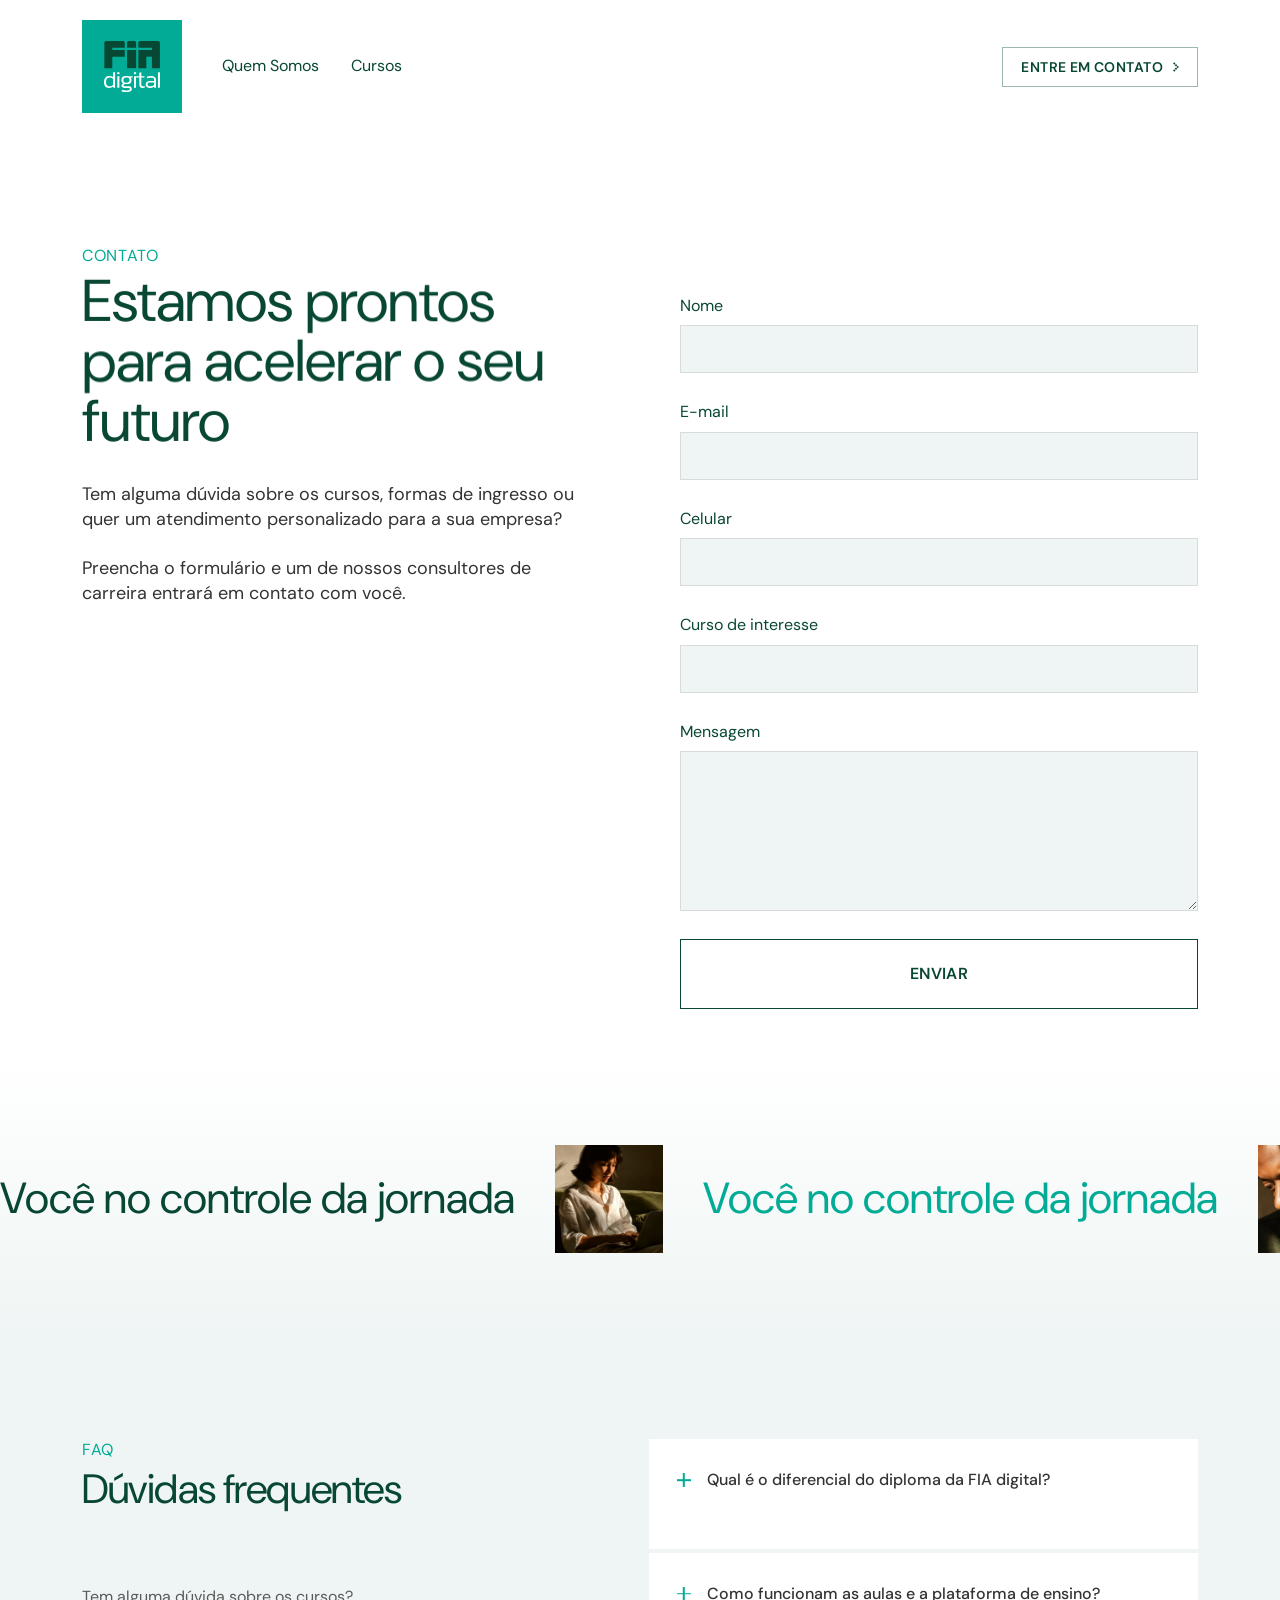
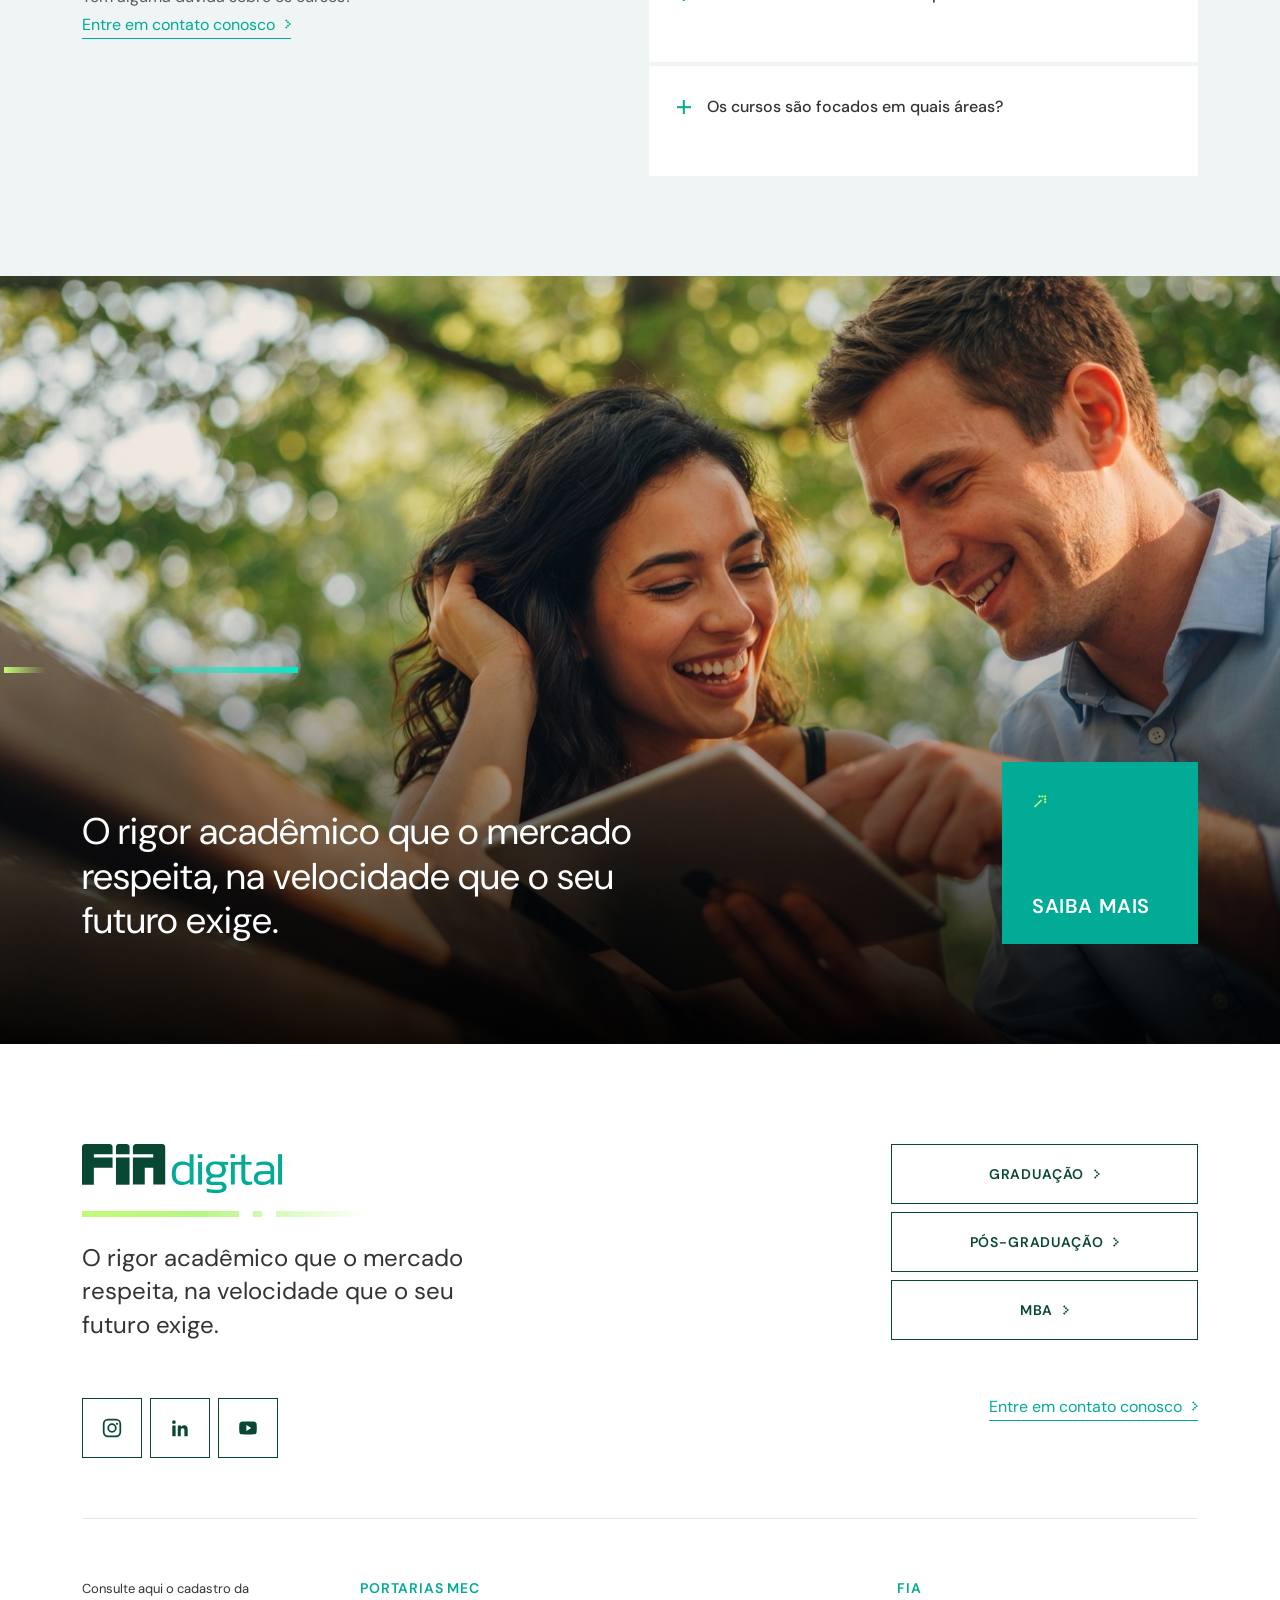
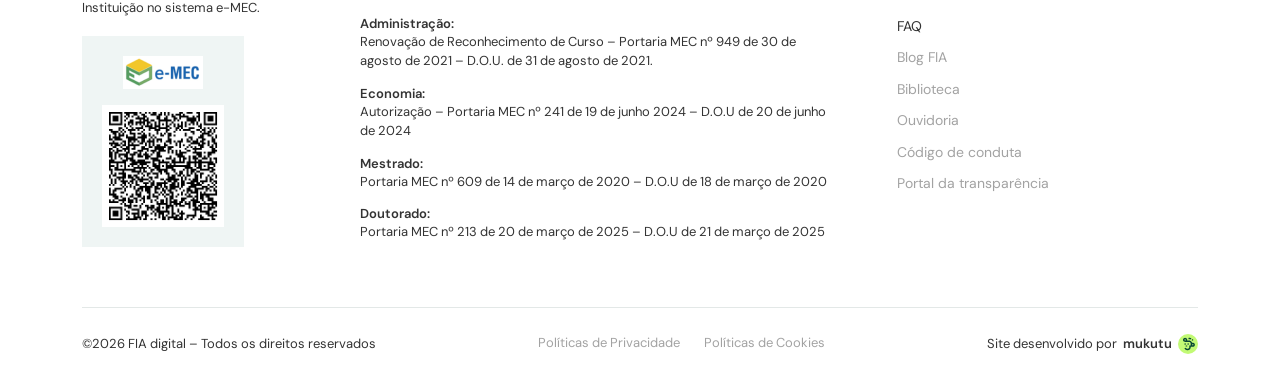
==== contato.html @ ceead501 "Initial commit: FIA Digital site" ====
<!DOCTYPE html>
<html lang="pt-BR">
<head>
  <meta charset="UTF-8">
  <meta name="viewport" content="width=device-width, initial-scale=1.0">
  <title>Contato — FIA digital | Fale com um consultor EAD</title>
  <meta name="description" content="Entre em contato com a FIA digital. Tire dúvidas sobre cursos EAD, formas de ingresso e atendimento para empresas com nossos consultores de carreira.">
  <link rel="canonical" href="https://www.fiadigital.com.br/contato.html">
  <meta name="theme-color" content="#02ab95">
  <link rel="icon" href="/favicon.ico" sizes="any">
  <link rel="icon" href="/images/logo-fia-digital-mark-header.svg" type="image/svg+xml">
  <link rel="apple-touch-icon" href="/apple-touch-icon.png">
  <meta property="og:type" content="website">
  <meta property="og:locale" content="pt_BR">
  <meta property="og:site_name" content="FIA digital">
  <meta property="og:url" content="https://www.fiadigital.com.br/contato.html">
  <meta property="og:title" content="Contato — FIA digital | Fale com um consultor EAD">
  <meta property="og:description" content="Entre em contato com a FIA digital. Tire dúvidas sobre cursos EAD, formas de ingresso e atendimento para empresas com nossos consultores de carreira.">
  <meta property="og:image" content="https://www.fiadigital.com.br/images/qs-saiba-mais.jpg">
  <meta property="og:image:alt" content="Dois alunos da FIA digital estudando ao ar livre">
  <meta property="og:image:width" content="1200">
  <meta property="og:image:height" content="630">
  <meta name="twitter:card" content="summary_large_image">
  <meta name="twitter:title" content="Contato — FIA digital | Fale com um consultor EAD">
  <meta name="twitter:description" content="Entre em contato com a FIA digital. Tire dúvidas sobre cursos EAD, formas de ingresso e atendimento para empresas com nossos consultores de carreira.">
  <meta name="twitter:image" content="https://www.fiadigital.com.br/images/qs-saiba-mais.jpg">
  <meta name="twitter:image:alt" content="Dois alunos da FIA digital estudando ao ar livre">
  <link rel="preconnect" href="https://fonts.googleapis.com">
  <link rel="preconnect" href="https://fonts.gstatic.com" crossorigin>
  <link href="https://fonts.googleapis.com/css2?family=DM+Sans:opsz,wght@9..40,400;9..40,500;9..40,600;9..40,700&display=swap" rel="stylesheet">
  <script>document.documentElement.classList.add('js-hero-preload')</script>
  <link rel="stylesheet" href="styles.css">
</head>
<body>

<main>

  <!-- ============ Abertura com o formulário ============ -->
  <section class="contato-hero" data-reveal-group>
    <header class="site-header site-header--light" id="site-header">
      <div class="site-header__inner">
        <a class="brand" href="/" aria-label="FIA digital — página inicial">
          <img decoding="async" src="images/logo-fia-digital-mark-header.svg" alt="FIA digital" width="93" height="85">
        </a>

        <nav class="site-nav" aria-label="Navegação principal">
          <a href="/quem-somos.html">Quem Somos</a>
          <a href="/cursos.html">Cursos</a>
        </nav>

        <a class="btn btn--sm btn--stroke-dark-soft site-header__cta" href="#formulario">
          Entre em contato
          <svg class="ico-chevron" viewBox="-0.5 -0.5 7 11" aria-hidden="true"><path fill="currentColor" d="M2.414 1L1 2.414L-0.414 1L1 -0.414Z M4.414 3L3 4.414L1.586 3L3 1.586Z M6.414 5L5 6.414L3.586 5L5 3.586Z M4.414 7L3 8.414L1.586 7L3 5.586Z M2.414 9L1 10.414L-0.414 9L1 7.586Z"/></svg>
        </a>

        <button class="nav-toggle" type="button" aria-expanded="false" aria-controls="site-header" aria-label="Abrir menu">
          <span></span><span></span><span></span>
        </button>
      </div>
    </header>

    <div class="contato-hero__body">
      <div class="contato-hero__copy">
        <div class="section-title">
          <span class="eyebrow">Contato</span>
          <h1>Estamos prontos para acelerar o seu futuro</h1>
        </div>
        <div class="contato-hero__text">
          <p>Tem alguma dúvida sobre os cursos, formas de ingresso ou quer um atendimento personalizado para a sua empresa?</p>
          <p>Preencha o formulário e um de nossos consultores de carreira entrará em contato com você.</p>
        </div>
      </div>

      <!-- ===================================================================
           FORMULÁRIO — LUGAR DO EMBED DO HUBSPOT

           Quando você tiver o código do HubSpot, apague APENAS o <form> que
           está aqui dentro e cole o código do HubSpot no lugar dele, sem mexer
           na <div class="form-embed"> que envolve tudo.

           Assim o formulário do HubSpot já nasce com as cores, os tamanhos e
           os espaçamentos deste layout (o styles.css também estiliza as
           classes .hs-form-field, .hs-input e .hs-button que o HubSpot usa).
           =================================================================== -->
      <div class="form-embed" id="formulario">
        <form data-contact-form novalidate>
          <div class="form-embed__field">
            <label for="nome">Nome</label>
            <input type="text" id="nome" name="nome" autocomplete="name" required>
          </div>
          <div class="form-embed__field">
            <label for="email">E-mail</label>
            <input type="email" id="email" name="email" autocomplete="email" required>
          </div>
          <div class="form-embed__field">
            <label for="celular">Celular</label>
            <input type="tel" id="celular" name="celular" autocomplete="tel" required>
          </div>
          <div class="form-embed__field">
            <label for="curso">Curso de interesse</label>
            <input type="text" id="curso" name="curso" autocomplete="organization" required>
          </div>

          <div class="form-embed__field">
            <label for="mensagem">Mensagem</label>
            <textarea id="mensagem" name="mensagem" rows="6"></textarea>
          </div>

          <button type="submit">Enviar</button>
          <p class="form-embed__note" data-contact-note hidden role="status"></p>
        </form>
      </div>
      <!-- ============ fim do lugar do embed do HubSpot ============ -->
    </div>

    <div class="dots dots--contato" data-reveal aria-hidden="true"></div>
  </section>

  <!-- ============ Faixa deslizante ============ -->
  <section class="marquee" aria-hidden="true">
    <div class="marquee__track">
      <div class="marquee__group">
        <span class="marquee__word">Você no controle da jornada</span>
        <span class="marquee__tile"><img decoding="async" loading="lazy" width="256" height="320" src="images/qs-marquee-1.jpg" alt=""></span>
        <span class="marquee__word marquee__word--aqua">Você no controle da jornada</span>
        <span class="marquee__tile"><img decoding="async" loading="lazy" width="256" height="320" src="images/qs-marquee-2.jpg" alt=""></span>
        <span class="marquee__word">Você no controle da jornada</span>
        <span class="marquee__tile"><img decoding="async" loading="lazy" width="320" height="256" src="images/qs-marquee-3.jpg" alt=""></span>
        <span class="marquee__word marquee__word--aqua">Você no controle da jornada</span>
        <span class="marquee__tile"><img decoding="async" loading="lazy" width="320" height="256" src="images/qs-marquee-4.jpg" alt=""></span>
      </div>
      <div class="marquee__group">
        <span class="marquee__word">Você no controle da jornada</span>
        <span class="marquee__tile"><img decoding="async" loading="lazy" width="256" height="320" src="images/qs-marquee-1.jpg" alt=""></span>
        <span class="marquee__word marquee__word--aqua">Você no controle da jornada</span>
        <span class="marquee__tile"><img decoding="async" loading="lazy" width="256" height="320" src="images/qs-marquee-2.jpg" alt=""></span>
        <span class="marquee__word">Você no controle da jornada</span>
        <span class="marquee__tile"><img decoding="async" loading="lazy" width="320" height="256" src="images/qs-marquee-3.jpg" alt=""></span>
        <span class="marquee__word marquee__word--aqua">Você no controle da jornada</span>
        <span class="marquee__tile"><img decoding="async" loading="lazy" width="320" height="256" src="images/qs-marquee-4.jpg" alt=""></span>
      </div>
    </div>
  </section>

  <!-- ============ Dúvidas frequentes ============ -->
  <section class="faq faq--inverted" id="faq">
    <div class="faq__inner">
      <div class="faq__aside">
        <div class="section-title">
          <span class="eyebrow">FAQ</span>
          <h2>Dúvidas frequentes</h2>
        </div>
        <div class="faq__help">
          <p>Tem alguma dúvida sobre os cursos?</p>
          <a class="link-underline" href="/contato.html">
            Entre em contato conosco
            <svg class="ico-chevron" viewBox="-0.5 -0.5 7 11" aria-hidden="true"><path fill="currentColor" d="M2.414 1L1 2.414L-0.414 1L1 -0.414Z M4.414 3L3 4.414L1.586 3L3 1.586Z M6.414 5L5 6.414L3.586 5L5 3.586Z M4.414 7L3 8.414L1.586 7L3 5.586Z M2.414 9L1 10.414L-0.414 9L1 7.586Z"/></svg>
          </a>
        </div>
      </div>

      <div class="faq__list">
        <div class="faq-item">
          <button class="faq-item__q" type="button" aria-expanded="false">
            <span class="faq-item__sign" aria-hidden="true"></span>
            <span>Qual é o diferencial do diploma da FIA digital?</span>
          </button>
          <div class="faq-item__a" hidden>
            <p>O seu diploma tem o mesmo peso, validade e rigor acadêmico dos cursos presenciais da FIA, instituição com nota máxima no MEC e reconhecimento internacional.</p>
          </div>
        </div>

        <div class="faq-item">
          <button class="faq-item__q" type="button" aria-expanded="false">
            <span class="faq-item__sign" aria-hidden="true"></span>
            <span>Como funcionam as aulas e a plataforma de ensino?</span>
          </button>
          <div class="faq-item__a" hidden>
            <p>Você estuda com total autonomia através da plataforma Canvas LMS, o padrão global das grandes escolas de negócios. As aulas combinam teoria sólida com a resolução de problemas práticos do mercado.</p>
          </div>
        </div>

        <div class="faq-item">
          <button class="faq-item__q" type="button" aria-expanded="false">
            <span class="faq-item__sign" aria-hidden="true"></span>
            <span>Os cursos são focados em quais áreas?</span>
          </button>
          <div class="faq-item__a" hidden>
            <p>Oferecemos Cursos Superiores de Tecnologia (Graduação Tecnológica), Pós-graduações e MBAs focados nas maiores frentes de transformação do mercado atual, como liderança digital, tecnologia, finanças e sustentabilidade.</p>
          </div>
        </div>
      </div>
    </div>
  </section>

  <!-- ============ Chamada "Saiba mais" ============ -->
  <section class="cta-banner">
    <img decoding="async" loading="lazy" width="1920" height="1080" class="cta-banner__img" src="images/qs-saiba-mais.jpg" alt="Dois alunos da FIA digital estudando ao ar livre">
    <span class="cta-banner__scrim" aria-hidden="true"></span>
    <span class="dash-line dash-line--cta-c" aria-hidden="true"></span>

    <div class="cta-banner__inner">
      <p class="cta-banner__title">O rigor acadêmico que o mercado respeita, na velocidade que o seu futuro exige.</p>
      <a class="tile tile--cta" href="/contato.html">
        <img decoding="async" loading="lazy" src="images/ico-seta.svg" alt="" width="17" height="16">
        <span>Saiba mais</span>
      </a>
    </div>
  </section>

</main>

<!-- ============ Rodapé ============ -->
<footer class="site-footer" id="contato">
  <div class="site-footer__inner">

    <div class="footer-top">
      <div class="footer-top__brand">
        <img decoding="async" class="footer-logo" src="images/logo-fia-digital-horizontal.svg" alt="FIA digital" width="200" height="49">
        <span class="dash-line dash-line--footer" aria-hidden="true"></span>
        <p class="footer-claim">O rigor acadêmico que o mercado respeita, na velocidade que o seu futuro exige.</p>
        <div class="socials">
          <a href="https://www.instagram.com/" aria-label="Instagram da FIA digital" target="_blank" rel="noopener noreferrer">
            <svg viewBox="0 0 24 24" aria-hidden="true"><path fill="currentColor" d="M7.6 2h8.8A5.6 5.6 0 0 1 22 7.6v8.8A5.6 5.6 0 0 1 16.4 22H7.6A5.6 5.6 0 0 1 2 16.4V7.6A5.6 5.6 0 0 1 7.6 2Zm0 1.9A3.7 3.7 0 0 0 3.9 7.6v8.8a3.7 3.7 0 0 0 3.7 3.7h8.8a3.7 3.7 0 0 0 3.7-3.7V7.6a3.7 3.7 0 0 0-3.7-3.7H7.6ZM12 6.9a5.1 5.1 0 1 1 0 10.2 5.1 5.1 0 0 1 0-10.2Zm0 1.9a3.2 3.2 0 1 0 0 6.4 3.2 3.2 0 0 0 0-6.4Zm5.5-2.6a1.2 1.2 0 1 1 0 2.4 1.2 1.2 0 0 1 0-2.4Z"/></svg>
          </a>
          <a href="https://www.linkedin.com/" aria-label="LinkedIn da FIA digital" target="_blank" rel="noopener noreferrer">
            <svg viewBox="0 0 24 24" aria-hidden="true"><path fill="currentColor" d="M5.4 3.6a2 2 0 1 1 0 4 2 2 0 0 1 0-4ZM3.6 9.2h3.6V21H3.6V9.2Zm6 0h3.45v1.62h.05a3.8 3.8 0 0 1 3.4-1.87c3.03 0 3.9 1.9 3.9 4.85V21h-3.6v-6.2c0-1.48-.55-2.42-1.85-2.42-1.1 0-1.75.74-2.03 1.46-.1.25-.12.6-.12.96V21H9.6V9.2Z"/></svg>
          </a>
          <a href="https://www.youtube.com/" aria-label="YouTube da FIA digital" target="_blank" rel="noopener noreferrer">
            <svg viewBox="0 0 24 24" aria-hidden="true"><path fill="currentColor" d="M21.3 7.2c-.22-1.15-1.02-2-2.06-2.14C17.4 4.85 14.7 4.8 12 4.8s-5.4.05-7.24.26C3.72 5.2 2.92 6.05 2.7 7.2 2.5 8.3 2.4 9.9 2.4 12s.1 3.7.3 4.8c.22 1.15 1.02 2 2.06 2.14 1.84.21 4.54.26 7.24.26s5.4-.05 7.24-.26c1.04-.14 1.84-.99 2.06-2.14.2-1.1.3-2.7.3-4.8s-.1-3.7-.3-4.8ZM10.2 15.3V8.7l5.4 3.3-5.4 3.3Z"/></svg>
          </a>
        </div>
      </div>

      <div class="footer-top__links">
        <a class="btn btn--md btn--stroke-dark" href="/cursos.html">Graduação
          <svg class="ico-chevron" viewBox="-0.5 -0.5 7 11" aria-hidden="true"><path fill="currentColor" d="M2.414 1L1 2.414L-0.414 1L1 -0.414Z M4.414 3L3 4.414L1.586 3L3 1.586Z M6.414 5L5 6.414L3.586 5L5 3.586Z M4.414 7L3 8.414L1.586 7L3 5.586Z M2.414 9L1 10.414L-0.414 9L1 7.586Z"/></svg>
        </a>
        <a class="btn btn--md btn--stroke-dark" href="/cursos.html">Pós-graduação
          <svg class="ico-chevron" viewBox="-0.5 -0.5 7 11" aria-hidden="true"><path fill="currentColor" d="M2.414 1L1 2.414L-0.414 1L1 -0.414Z M4.414 3L3 4.414L1.586 3L3 1.586Z M6.414 5L5 6.414L3.586 5L5 3.586Z M4.414 7L3 8.414L1.586 7L3 5.586Z M2.414 9L1 10.414L-0.414 9L1 7.586Z"/></svg>
        </a>
        <a class="btn btn--md btn--stroke-dark" href="/cursos.html">MBA
          <svg class="ico-chevron" viewBox="-0.5 -0.5 7 11" aria-hidden="true"><path fill="currentColor" d="M2.414 1L1 2.414L-0.414 1L1 -0.414Z M4.414 3L3 4.414L1.586 3L3 1.586Z M6.414 5L5 6.414L3.586 5L5 3.586Z M4.414 7L3 8.414L1.586 7L3 5.586Z M2.414 9L1 10.414L-0.414 9L1 7.586Z"/></svg>
        </a>
        <a class="link-underline footer-contact" href="/contato.html">
          Entre em contato conosco
          <svg class="ico-chevron" viewBox="-0.5 -0.5 7 11" aria-hidden="true"><path fill="currentColor" d="M2.414 1L1 2.414L-0.414 1L1 -0.414Z M4.414 3L3 4.414L1.586 3L3 1.586Z M6.414 5L5 6.414L3.586 5L5 3.586Z M4.414 7L3 8.414L1.586 7L3 5.586Z M2.414 9L1 10.414L-0.414 9L1 7.586Z"/></svg>
        </a>
      </div>
    </div>

    <div class="footer-mid">
      <div class="footer-mec">
        <p>Consulte aqui o cadastro da Instituição no sistema e-MEC.</p>
        <div class="footer-mec__box">
          <img decoding="async" loading="lazy" class="footer-mec__logo" src="images/e-mec.png" alt="e-MEC" width="80" height="33">
          <img decoding="async" loading="lazy" class="footer-mec__qr" src="images/e-mec-qr.png" alt="QR Code para o cadastro no e-MEC" width="122" height="122">
        </div>
      </div>

      <div class="footer-col footer-col--wide">
        <h3>Portarias MEC</h3>
        <dl class="portarias">
          <dt>Administração:</dt>
          <dd>Renovação de Reconhecimento de Curso – Portaria MEC nº 949 de 30 de agosto de 2021 – D.O.U. de 31 de agosto de 2021.</dd>
          <dt>Economia:</dt>
          <dd>Autorização – Portaria MEC nº 241 de 19 de junho 2024 – D.O.U de 20 de junho de 2024</dd>
          <dt>Mestrado:</dt>
          <dd>Portaria MEC nº 609 de 14 de março de 2020 – D.O.U de 18 de março de 2020</dd>
          <dt>Doutorado:</dt>
          <dd>Portaria MEC nº 213 de 20 de março de 2025 – D.O.U de 21 de março de 2025</dd>
        </dl>
      </div>

      <div class="footer-col">
        <h3>FIA</h3>
        <ul class="footer-links">
          <li><a href="/index.html#faq">FAQ</a></li>
          <li><span class="footer-links__disabled" aria-disabled="true">Blog FIA</span></li>
          <li><span class="footer-links__disabled" aria-disabled="true">Biblioteca</span></li>
          <li><span class="footer-links__disabled" aria-disabled="true">Ouvidoria</span></li>
          <li><span class="footer-links__disabled" aria-disabled="true">Código de conduta</span></li>
          <li><span class="footer-links__disabled" aria-disabled="true">Portal da transparência</span></li>
        </ul>
      </div>
    </div>

    <div class="footer-bottom">
      <p>©2026 FIA digital – Todos os direitos reservados</p>
      <p class="footer-bottom__policies">
        <span class="footer-policies__disabled" aria-disabled="true">Políticas de Privacidade</span>
        <span class="footer-policies__disabled" aria-disabled="true">Políticas de Cookies</span>
      </p>
      <p class="footer-bottom__credit">Site desenvolvido por <strong>mukutu</strong>
        <img decoding="async" loading="lazy" src="images/mukutu.svg" alt="" width="20" height="20">
      </p>
    </div>

  </div>
</footer>

<script src="vendor/gsap.min.js"></script>
<script src="vendor/SplitText.min.js"></script>
<script src="script.js"></script>
</body>
</html>
---- styles.css ----
/* ==========================================================================
   FIA digital — folha de estilo única do site
   Organizada em blocos: base → utilitários → cada seção da página → rodapé
   ========================================================================== */

/* ---------- Reset ---------- */
*,
*::before,
*::after { margin: 0; padding: 0; box-sizing: border-box; }

img, svg { display: block; max-width: 100%; }

/* ---------- Variáveis de marca ---------- */
:root {
  /* Cores */
  --ink:        #10110b;   /* preto esverdeado do hero */
  --aqua:       #02ab95;   /* verde-água principal */
  --deep:       #084734;   /* verde escuro dos títulos */
  --text:       #333333;   /* texto corrido */
  --mint:       #eff5f4;   /* fundo claro das seções */
  --lime:       #c2fa75;   /* verde-limão de destaque */
  --white:      #ffffff;

  /* Tipografia */
  --font: 'DM Sans', -apple-system, BlinkMacSystemFont, 'Segoe UI', sans-serif;

  /* Grade */
  --gutter: 82px;          /* respiro lateral da página */
  --container: 1276px;     /* largura máxima do conteúdo */

  /* Respiro lateral efetivo: nunca menor que a margem, e em telas largas
     cresce para manter tudo alinhado ao container central de 1276px. */
  --edge:    max(var(--gutter), calc((100%   - var(--container)) / 2));
  --edge-vw: max(var(--gutter), calc((100vw  - var(--container)) / 2));

  /* Gradientes decorativos vindos do design */
  --grad-dash-a: linear-gradient(90deg, rgba(194, 250, 117, 0) 0%, #9bf686 21%, #2cebb8 82%, rgba(9, 231, 199, 0) 100%);
  --grad-dash-b: linear-gradient(90deg, #c2fa75 0%, rgba(105, 241, 156, 0) 14%, rgba(54, 236, 179, 0) 39%, #08e7c7 100%);
  --grad-dash-c: linear-gradient(90deg, #c2fa75 0%, #b6f782 42%, rgba(9, 231, 199, 0) 100%);
  --grad-dots:   linear-gradient(94deg, rgba(194, 250, 117, 0) 0%, #08e7c7 101.92%);
  --grad-dots-transition: linear-gradient(29deg, #c2fa75 0%, rgba(8, 231, 199, 0) 65.38%);

  /* Curva padrão para entradas (strong ease-out) */
  --ease-out: cubic-bezier(0.23, 1, 0.32, 1);
}

@media (max-width: 1100px) { :root { --gutter: 48px; } }
@media (max-width: 700px)  { :root { --gutter: 24px; } }

/* ---------- Base ---------- */
html { scroll-behavior: smooth; }

body {
  font-family: var(--font);
  color: var(--text);
  background: var(--white);
  -webkit-font-smoothing: antialiased;
  overflow-x: hidden;
}

a { color: inherit; text-decoration: none; }
strong { font-weight: 600; }

/* ==========================================================================
   Utilitários compartilhados
   ========================================================================== */

/* Faixa de conteúdo centralizada */
.container {
  width: 100%;
  max-width: var(--container);
  margin-inline: auto;
}

/* Olho / etiqueta acima dos títulos de seção */
.eyebrow {
  display: block;
  font-size: 16px;
  line-height: 1.4;
  color: var(--aqua);
  text-transform: uppercase;
  letter-spacing: 0.04em;
}
.eyebrow--light { color: var(--white); }
.eyebrow--sentence { text-transform: none; letter-spacing: 0.03em; }

/* Bloco "Section Title": etiqueta + título */
.section-title { display: flex; flex-direction: column; gap: 4px; }
.section-title h2 {
  font-size: clamp(30px, 3.2vw, 42px);
  line-height: 1.2;
  font-weight: 400;
  color: var(--deep);
  letter-spacing: -0.01em;
}

/* Variante centralizada do bloco de título */
.section-title--center { align-items: center; text-align: center; }

/* ---------- Botões ---------- */
.btn {
  display: inline-flex;
  align-items: center;
  justify-content: center;
  gap: 10px;
  border: 1px solid transparent;
  font-family: inherit;
  font-size: 14px;
  font-weight: 600;
  line-height: 1;
  letter-spacing: 0.06em;
  text-transform: uppercase;
  cursor: pointer;
  transition: background-color .2s ease, color .2s ease, border-color .2s ease;
}

.btn--sm { min-height: 40px; padding: 0 18px; font-size: 14px; font-weight: 600; letter-spacing: 0.03em; }
.btn--md { min-height: 70px; padding: 0 30px; }
.btn--lg { min-height: 88px; padding: 0 40px; font-size: 15px; }

.btn--aqua        { background: var(--aqua); border-color: var(--aqua); color: var(--white); }
.btn--aqua:hover  { background: var(--lime); border-color: var(--lime); color: var(--deep); }

.btn--white       { background: var(--white); border-color: var(--white); color: var(--deep); }
.btn--white:hover { background: var(--lime); border-color: var(--lime); }

.btn--stroke-aqua       { background: rgba(0, 0, 0, .44); border-color: var(--aqua); color: var(--white); backdrop-filter: blur(10px); -webkit-backdrop-filter: blur(10px); }
.btn--stroke-aqua:hover { background: var(--lime); border-color: var(--lime); color: var(--deep); backdrop-filter: none; -webkit-backdrop-filter: none; }

.btn--stroke-dark       { border-color: var(--deep); color: var(--deep); background: transparent; }
.btn--stroke-dark:hover { background: var(--lime); border-color: var(--lime); color: var(--deep); }

.btn--stroke-dark-soft       { border-color: rgba(8, 71, 52, .4); color: var(--deep); background: transparent; }
.btn--stroke-dark-soft:hover { border-color: var(--lime); background: var(--lime); }

.btn--stroke-white       { border-color: rgba(255, 255, 255, .55); color: var(--white); background: transparent; }
.btn--stroke-white:hover { background: var(--lime); border-color: var(--lime); color: var(--deep); }

/* ---------- Ícones ---------- */
.ico-chevron { width: 6px; height: 10px; flex: none; }
.ico-wa      { width: 18px; height: 18px; flex: none; }
.ico-arrow-ur { width: 10px; height: 10px; flex: none; }
.ico-seal    { width: 40px; height: 40px; }

/* ---------- Links ---------- */
.link-arrow {
  display: inline-flex;
  align-items: center;
  gap: 8px;
  font-size: 14px;
  letter-spacing: 0.04em;
  text-transform: uppercase;
  color: var(--aqua);
  font-weight: 600 !important;
  transition: color 0.2s ease;
}
.link-arrow:hover { color: var(--deep); }
.ico-seta { width: 17px; height: 16px; flex: none; }

.link-underline {
  display: inline-flex;
  align-items: center;
  gap: 10px;
  padding-bottom: 3px;
  font-size: 16px;
  color: var(--aqua);
  border-bottom: 1px solid var(--aqua);
  width: fit-content;
}
.link-underline:hover { color: var(--deep); border-bottom-color: var(--deep); }

/* ---------- Malha de quadradinhos (padrão de pontos) ----------
   Duas camadas de máscara se cruzam: listras verticais e horizontais
   recortando o preenchimento em grade de quadrados. O preenchimento é
   sempre o gradiente --grad-dots (limão → verde-água, direto do Figma),
   e uma terceira máscara (--fade) esmaece a malha de um lado para o outro. */
.dots {
  --sq: 10px;
  --pitch-x: 77px;
  --pitch-y: 77px;
  --dot-grad: var(--grad-dots);
  --fade: linear-gradient(90deg, rgba(0, 0, 0, .06) 0%, rgba(0, 0, 0, 1) 100%);
  --mask-base: linear-gradient(90deg, #000 var(--sq), transparent var(--sq)),
    linear-gradient(180deg, #000 var(--sq), transparent var(--sq)),
    var(--fade);
  position: absolute;
  pointer-events: none;
  background-image: var(--dot-grad);
  background-size: 100% 100%;
  background-repeat: no-repeat;
  -webkit-mask-image: var(--mask-base);
  mask-image: var(--mask-base);
  -webkit-mask-size: var(--pitch-x) var(--pitch-y), var(--pitch-x) var(--pitch-y), 100% 100%;
  mask-size: var(--pitch-x) var(--pitch-y), var(--pitch-x) var(--pitch-y), 100% 100%;
  -webkit-mask-repeat: repeat, repeat, no-repeat;
  mask-repeat: repeat, repeat, no-repeat;
  mask-composite: intersect;
}

/* Variante "revelar ao rolar": some com fade (opacity) e, ao mesmo tempo,
   uma 4ª camada de máscara (--sweep) varre da esquerda pra direita,
   acendendo a grade de quadradinhos aos poucos — um "stagger" simulado
   sem precisar de um elemento por pontinho. --reveal vai de 0% a 100%
   (registrado como <percentage> para poder ser animado suavemente).
   Ativada junto com o [data-reveal]/.is-revealed já usado no site (script.js). */
@property --reveal {
  syntax: '<percentage>';
  inherits: false;
  initial-value: 100%;
}

.dots[data-reveal] {
  transform: none;
  --reveal: 0%;
  --sweep: linear-gradient(90deg, #000 0%, #000 var(--reveal), transparent calc(var(--reveal) + 10%), transparent 100%);
  -webkit-mask-image: var(--mask-base), var(--sweep);
  mask-image: var(--mask-base), var(--sweep);
  -webkit-mask-size: var(--pitch-x) var(--pitch-y), var(--pitch-x) var(--pitch-y), 100% 100%, 100% 100%;
  mask-size: var(--pitch-x) var(--pitch-y), var(--pitch-x) var(--pitch-y), 100% 100%, 100% 100%;
  -webkit-mask-repeat: repeat, repeat, no-repeat, no-repeat;
  mask-repeat: repeat, repeat, no-repeat, no-repeat;
}

.dots[data-reveal].is-revealed {
  transform: none;
  animation: dots-sweep .9s cubic-bezier(.4, 0, .2, 1) forwards;
}

@keyframes dots-sweep {
  to { --reveal: 100%; }
}

@media (prefers-reduced-motion: reduce) {
  .dots[data-reveal].is-revealed {
    animation: none;
    --reveal: 100%;
  }
}

/* ---------- Linhas tracejadas com gradiente ---------- */
.dash-line {
  display: block;
  height: 6px;
  background-image: var(--grad-dash-a);
  -webkit-mask-image: linear-gradient(90deg, #000 0 46%, transparent 46% 49%, #000 49% 53%, transparent 53% 57%, #000 57% 100%);
  mask-image: linear-gradient(90deg, #000 0 46%, transparent 46% 49%, #000 49% 53%, transparent 53% 57%, #000 57% 100%);
}

/* ---------- Revelar ao rolar (cards em cascata) ----------
   Usado junto com o script.js: o grupo (ex.: uma grade de cards) ganha
   [data-reveal-group], e cada card dentro dele ganha [data-reveal]. Ao
   entrar na tela pela primeira vez, o script.js aplica um pequeno atraso
   crescente a cada card antes de somar a classe .is-revealed. */
[data-reveal] {
  opacity: 0;
  transform: translateY(16px);
  transition: opacity .5s cubic-bezier(.4, 0, .2, 1), transform .5s cubic-bezier(.4, 0, .2, 1);
}
[data-reveal].is-revealed { opacity: 1; transform: none; }

/* Metade da viewport: mesma base, mas curva var(--ease-out) para casar com hero */
[data-reveal-half] [data-reveal] {
  transition: opacity .5s var(--ease-out), transform .5s var(--ease-out);
}

@media (prefers-reduced-motion: reduce) {
  [data-reveal] { opacity: 1; transform: none; transition: none; }
}

/* ---------- Hero — estados de entrada (GSAP timeline) ----------
   Antes da timeline rodar o <html> tem .js-hero-preload (injetado no <head>).
   Tudo que a timeline vai animar já nasce escondido só com transform/opacity.
   Sem JS a classe nunca entra, então nada fica escondido. */
.js-hero-preload .hero__media { opacity: 0; }
.js-hero-preload .site-header { opacity: 0; transform: translateY(-22px); }
.js-hero-preload .hero__aside { opacity: 0; transform: translateY(14px); }
.js-hero-preload .hero__actions { opacity: 0; transform: translateY(12px); }
/* SplitText cria estes wrappers — overflow esconde a palavra antes de subir */
.hero h1 .word-wrap { overflow: hidden; display: inline-block; vertical-align: bottom; padding-bottom: 0.06em; margin-bottom: -0.06em; }
.hero h1 .word { display: inline-block; will-change: transform; }
/* Dots do hero fica por último: congela o sweep até a timeline liberar */
.js-hero-preload .dots--hero[data-reveal] { --reveal: 0%; animation: none; }

/* ——— Quem Somos / Cursos / Contato — mesmas regras, mesmos valores ——— */
/* Eyebrows / textos / form escondidos via transform+opacity (H1 fica por conta do SplitText) */
.js-hero-preload .qs-hero .eyebrow { opacity: 0; transform: translateY(10px); }
.js-hero-preload .cursos-hero .eyebrow { opacity: 0; transform: translateY(10px); }
.js-hero-preload .cursos-hero__aside { opacity: 0; transform: translateY(12px); }
.js-hero-preload .contato-hero .eyebrow { opacity: 0; transform: translateY(10px); }
.js-hero-preload .contato-hero__text { opacity: 0; transform: translateY(12px); }
.js-hero-preload .form-embed { opacity: 0; transform: translateY(14px); }
.qs-hero h1 .word-wrap,
.cursos-hero h1 .word-wrap,
.contato-hero h1 .word-wrap { overflow: hidden; display: inline-block; vertical-align: bottom; padding-bottom: 0.06em; margin-bottom: -0.06em; }
.qs-hero h1 .word,
.cursos-hero h1 .word,
.contato-hero h1 .word { display: inline-block; will-change: transform; }
/* Dots dessas páginas também congelam até a timeline */
.js-hero-preload .dots--qs-hero[data-reveal],
.js-hero-preload .dots--contato[data-reveal] { --reveal: 0%; animation: none; }
.js-hero-preload .dots--course-banner { --reveal: 0%; animation: none; }
.js-hero-preload .course-banner__content { opacity: 0; transform: translateY(16px); }
/* Dash-lines de Cursos: revelação por largura fakeada com scaleX (GPU, sem layout) */
.js-hero-preload .dash-line--hero-a,
.js-hero-preload .dash-line--hero-b { transform: scaleX(0); transform-origin: left; }

@media (prefers-reduced-motion: reduce) {
  .js-hero-preload .hero__media,
  .js-hero-preload .site-header,
  .js-hero-preload .hero__aside,
  .js-hero-preload .hero__actions,
  .js-hero-preload .qs-hero .eyebrow,
  .js-hero-preload .cursos-hero .eyebrow,
  .js-hero-preload .cursos-hero__aside,
  .js-hero-preload .contato-hero .eyebrow,
  .js-hero-preload .contato-hero__text,
  .js-hero-preload .form-embed,
  .js-hero-preload .course-banner__content { opacity: 1; transform: none; }
  .js-hero-preload .dots--hero[data-reveal],
  .js-hero-preload .dots--qs-hero[data-reveal],
  .js-hero-preload .dots--contato[data-reveal],
  .js-hero-preload .dots--course-banner { --reveal: 100%; }
  .js-hero-preload .dash-line--hero-a,
  .js-hero-preload .dash-line--hero-b { transform: none; }
  .hero h1 .word-wrap,
  .qs-hero h1 .word-wrap,
  .cursos-hero h1 .word-wrap,
  .contato-hero h1 .word-wrap { overflow: visible; }
}

/* ==========================================================================
   Cabeçalho
   ========================================================================== */
.site-header {
  position: absolute;
  inset: 0 0 auto 0;
  z-index: 20;
}

.site-header__inner {
  display: flex;
  align-items: center;
  gap: 40px;
  max-width: 1440px;
  margin-inline: auto;
  padding: 20px var(--gutter);
}

.brand {
  display: flex;
  flex: none;
  align-items: center;
  justify-content: center;
  width: 100px;
  height: 93px;
  background: var(--aqua);
  transition: background-color .2s cubic-bezier(.4, 0, .2, 1);
}
.brand:hover { background: #019a86; }
.brand img { width: 56px; height: auto; }

.site-nav { display: flex; gap: 32px; }
.site-nav a {
  position: relative;
  font-size: 16px;
  color: var(--white);
  padding-bottom: 2px;
}
.site-nav a::after {
  content: '';
  position: absolute;
  left: 0;
  bottom: 0;
  width: 100%;
  height: 1px;
  background: var(--lime);
  transform: scaleX(0);
  transform-origin: left;
  transition: transform .3s cubic-bezier(.4, 0, .2, 1);
}
.site-nav a:hover::after { transform: scaleX(1); }

.site-header__cta { margin-left: auto; }

/* Botão sanduíche (só aparece no celular) */
.nav-toggle {
  display: none;
  margin-left: auto;
  width: 44px;
  height: 44px;
  background: none;
  border: 1px solid rgba(255, 255, 255, .5);
  cursor: pointer;
  padding: 12px 10px;
}
.nav-toggle span {
  display: block;
  height: 2px;
  background: var(--white);
  margin-bottom: 5px;
}
.nav-toggle span:last-child { margin-bottom: 0; }

/* ==========================================================================
   Hero
   ========================================================================== */
.hero {
  position: relative;
  min-height: 800px;
  display: flex;
  flex-direction: column;
  justify-content: flex-end;
  padding: 200px var(--edge) 100px;
  background: var(--ink);
  overflow: hidden;
}

.hero__media { position: absolute; inset: 0; }
.hero__media img {
  width: 100%; height: 100%;
  object-fit: cover;
  object-position: 50% 50%;
}

.hero__slide {
  position: absolute;
  inset: 0;
  z-index: 0;
  clip-path: inset(0 0 0 0);
}
.hero__slide--next { z-index: 1; }
.hero__slide--current { z-index: 2; clip-path: inset(0 0 0 0); }
.hero__slide--current.hero__slide--wipe {
  /* Duração precisa bater com WIPE_MS no script.js */
  transition: clip-path 1.2s cubic-bezier(.65, 0, .35, 1), filter 1.2s cubic-bezier(.65, 0, .35, 1);
  clip-path: inset(0 0 0 100%);
  filter: brightness(.82);
}

.hero__slide img { transform: scale(1); }
.hero__slide--zoom img {
  /* Duração precisa bater com ZOOM_MS no script.js: o zoom começa um pouco
     antes da foto ficar 100% visível (para não parecer que "parou" na troca)
     e termina exatamente quando ela começa a sair de cena (efeito wipe). */
  transition: transform 9.04s linear;
  transform: scale(1.1);
}

.hero__scrim   {
  position: absolute;
  inset: 0;
  z-index: 3;
  background: hsla(0, 0%, 0%, 0.14);
  pointer-events: none;
}
.hero__topfade {
  position: absolute;
  inset: 0 0 auto 0;
  z-index: 3;
  height: 200px;
  background: linear-gradient(180deg, #000 0%, rgba(0, 0, 0, 0) 100%);
  opacity: .85;
}

.dots--hero {
  top: 156px;
  right: var(--edge);
  width: min(1081px, 76%);
  height: 169px;
  z-index: 4;
  --pitch-x: 76.5px;
  --pitch-y: 77px;
  --fade: linear-gradient(90deg, rgba(0, 0, 0, 0) 52%, rgba(0, 0, 0, .5) 78%, #000 100%);
}

.hero__content {
  position: relative;
  z-index: 2;
  width: 100%;
  max-width: var(--container);
  margin-inline: auto;
  display: flex;
  flex-direction: column;
  gap: 88px;
}

.hero__lead {
  display: flex;
  justify-content: space-between;
  align-items: flex-end;
  gap: 60px;
}

.hero h1 {
  font-size: clamp(34px, 3.9vw, 54px);
  line-height: 1.1;
  font-weight: 400;
  color: var(--white);
  max-width: 14em;
}

.hero h1 span { display: block; }

.hero__aside { max-width: 412px; display: flex; flex-direction: column; gap: 20px; }
.hero__kicker { font-size: clamp(20px, 1.8vw, 24px); line-height: 1.2; font-weight: 500; color: var(--white); }
.hero__text   { font-size: 16px; line-height: 1.4; color: rgba(255, 255, 255, .92); }

.hero__actions { display: grid; grid-template-columns: 1fr 1fr; gap: 20px; }
.hero__actions .btn { width: 100%; }

/* ==========================================================================
   Sobre
   ========================================================================== */
.about {
  position: relative;
  padding: 100px var(--edge) 50px;
  display: flex;
  justify-content: center;
  overflow: hidden;
}

.dots--about {
  top: 78px;
  left: var(--edge);
  right: var(--edge);
  height: 203px;
  --pitch-x: 92.2px;
  --pitch-y: 91.5px;
  --fade: linear-gradient(90deg, rgba(0, 0, 0, .12) 0%, rgba(0, 0, 0, .45) 55%, #000 100%);
  @media (max-width: 768px) {
    display: none;
  }
}

.about__content {
  position: relative;
  z-index: 1;
  width: 100%;
  max-width: var(--container);
  margin-inline: auto;
  padding-left: 109px;
  display: flex;
  flex-direction: column;
  gap: 40px;
}

.about__title {
  max-width: 412px;
  font-size: clamp(28px, 3vw, 40px);
  line-height: 1.2;
  font-weight: 400;
  color: var(--deep);
  letter-spacing: -0.01em;
}

.about__row {
  display: flex;
  align-items: center;
  justify-content: space-between;
  gap: 130px;
}

.about__copy {
  flex: 0 1 410px;
  display: flex;
  flex-direction: column;
  gap: 24px;
}
.about__copy p { font-size: 20px; line-height: 1.6; }

/* Cartões de números */
.big-numbers { display: flex; flex: 0 0 auto; }
.bn-card {
  width: 313px;
  min-height: 275px;
  padding: 40px 32px;
  border: 1px solid var(--aqua);
  display: flex;
  flex-direction: column;
  justify-content: space-between;
  gap: 12px;
}
.bn-card + .bn-card { margin-left: -1px; }
.bn-card__body { display: flex; flex-direction: column; gap: 10px; }
.bn-card__figure { font-size: 36px; line-height: 1; font-weight: 400; color: var(--deep); }
.bn-card__label  { font-size: 16px; line-height: 1.4; }

/* ==========================================================================
   Faixa com chamadas (imagem grande + botões)
   ========================================================================== */
.cta-band {
  padding: 50px var(--edge);
  background: linear-gradient(180deg, var(--white) 0%, var(--mint) 100%);
}

.cta-card {
  position: relative;
  max-width: var(--container);
  margin-inline: auto;
  aspect-ratio: 1276 / 480;
  min-height: 320px;
  overflow: hidden;
  display: flex;
  align-items: flex-end;
  justify-content: flex-end;
  padding: 40px;
}

.cta-card__img {
  position: absolute;
  inset: 0;
  width: 100%;
  height: 100%;
  object-fit: cover;
  object-position: 50% 40%;
}

.dash-line--cta-1 { position: absolute; top: 31%; left: 14%; width: 30%; }
.dash-line--cta-2 { position: absolute; top: 62%; left: 0;   width: 34%; background-image: var(--grad-dash-b); }

.cta-card__actions {
  position: relative;
  display: flex;
  gap: 17px;
  flex-wrap: wrap;
  justify-content: flex-end;
}

/* ==========================================================================
   Cursos
   ========================================================================== */
.courses {
  background: var(--mint);
  padding: 50px var(--edge) 100px;
}

.courses__inner {
  max-width: var(--container);
  margin-inline: auto;
  display: flex;
  flex-direction: column;
  align-items: center;
  gap: 57px;
}

.courses__head {
  width: 100%;
  max-width: 700px;
  align-self: flex-start;
  display: flex;
  flex-direction: column;
  gap: 18px;
  margin-bottom: 15px;
}
.courses__sub { font-size: 18px; line-height: 1.2; }

.courses__grid {
  width: 100%;
  display: grid;
  grid-template-columns: repeat(2, minmax(0, 1fr));
  gap: 20px;
}

.course-card {
  display: flex;
  align-items: stretch;
  gap: 32px;
  padding: 4px 36px 4px 4px;
  background: var(--white);
  border: 1px solid var(--white);
  min-height: 428px;
  transition: border-color .2s cubic-bezier(.4, 0, .2, 1), opacity .5s cubic-bezier(.4, 0, .2, 1), transform .5s cubic-bezier(.4, 0, .2, 1);
}
.course-card:hover { border-color: var(--aqua); }

.course-card__media {
  position: relative;
  flex: 0 0 49%;
  overflow: hidden;
}
.course-card__media img {
  width: 100%;
  height: 100%;
  object-fit: cover;
  transition: transform .4s cubic-bezier(.4, 0, .2, 1);
}
.course-card:hover .course-card__media img { transform: scale(1.1); }

@media (prefers-reduced-motion: reduce) {
  .course-card__media img { transition: none; }
}
.dash-line--card {
  position: absolute;
  bottom: 46px;
  left: 55%;
  width: 90%;
  background-image: var(--grad-dash-a);
}

.course-card__body {
  flex: 1 1 auto;
  display: flex;
  flex-direction: column;
  gap: 24px;
  padding: 40px 0;
  justify-content: center;
}

.course-card__group { display: flex; flex-direction: column; gap: 15px; }

.tags { display: flex; flex-wrap: wrap; gap: 8px; }
.tag {
  background: var(--aqua);
  color: var(--white);
  font-size: 11px;
  font-weight: 500;
  letter-spacing: 0.06em;
  padding: 4px 8px;
}

.course-card h3 {
  font-size: clamp(20px, 1.9vw, 24px);
  line-height: 1.35;
  font-weight: 400;
  color: var(--deep);
}

.courses__more { min-width: 412px; }

/* ==========================================================================
   Depoimentos
   ========================================================================== */
.testimonials {
  display: flex;
  background: var(--aqua);
  min-height: 500px;
}

.testimonials__media {
  position: relative;
  flex: 0 0 49.3%;
  overflow: hidden;
}
.testimonials__media img {
  position: absolute;
  inset: 0;
  width: 100%;
  height: 100%;
  object-fit: cover;
  object-position: 45% 40%;
}

.dash-line--quote-1 { position: absolute; top: 53%; left: -27%; width: 47%; background-image: var(--grad-dash-b); }
.dash-line--quote-2 { position: absolute; top: 87%; left: -2%; width: 66%; background-image: var(--grad-dash-a); }

.testimonials__caption {
  position: absolute;
  left: var(--edge-vw);
  bottom: 100px;
  display: flex;
  flex-direction: column;
  gap: 6px;
}
.testimonials__title {
  font-size: clamp(28px, 3.2vw, 42px);
  line-height: 1.2;
  color: var(--white);
}

.testimonials__panel {
  position: relative;
  flex: 1 1 auto;
  display: flex;
  align-items: center;
  justify-content: flex-start;
  padding: 60px var(--edge-vw) 60px 72px;
}

.quote { position: relative; width: 100%; max-width: 548px; }

.quote__item { display: none; position: relative; padding-left: 0; }
.quote__item[data-active] { display: block; }

.quote__item.is-leaving { animation: quote-out .22s ease both; }

.quote__item.is-entering .quote__mark,
.quote__item.is-entering .quote__course,
.quote__item.is-entering blockquote,
.quote__item.is-entering .quote__author {
  opacity: 0;
  transform: translateY(10px);
  animation: quote-in .5s cubic-bezier(.22, .61, .36, 1) both;
}
.quote__item.is-entering .quote__mark    { animation-delay: 0ms; }
.quote__item.is-entering .quote__course  { animation-delay: 80ms; }
.quote__item.is-entering blockquote      { animation-delay: 160ms; }
.quote__item.is-entering .quote__author  { animation-delay: 240ms; }

@keyframes quote-in { from { opacity: 0; transform: translateY(10px); } to { opacity: 1; transform: none; } }
@keyframes quote-out { from { opacity: 1; transform: none; } to { opacity: 0; transform: translateY(-8px); } }

@media (prefers-reduced-motion: reduce) {
  .quote__item.is-leaving,
  .quote__item.is-entering .quote__mark,
  .quote__item.is-entering .quote__course,
  .quote__item.is-entering blockquote,
  .quote__item.is-entering .quote__author {
    animation: none;
    opacity: 1;
    transform: none;
  }
}

.quote__mark {
  position: absolute;
  top: -12px;
  left: -32px;
  font-size: 56px;
  line-height: 1;
  font-weight: 600;
  color: var(--lime);
}

.quote__course { font-size: 18px; line-height: 1.4; color: rgba(255, 255, 255, .8); margin-bottom: 5px; }
.quote blockquote { font-size: clamp(20px, 1.9vw, 24px); line-height: 1.4; color: var(--white); }

.quote__author {
  display: flex;
  align-items: center;
  gap: 20px;
  margin-top: 60px;
}
.quote__author img { width: 60px; height: 61px; object-fit: cover; }
.quote__name { font-size: 18px; font-weight: 600; line-height: 1.4; color: var(--white); }
.quote__role { font-size: 14px; line-height: 1.4; color: var(--white); }

.quote__nav { position: absolute; right: var(--edge-vw); bottom: 104px; display: flex; }
.quote__nav button {
  width: 60px; height: 60px;
  display: grid; place-items: center;
  background: none;
  border: 1px solid var(--white);
  color: var(--white);
  cursor: pointer;
  transition: background-color .2s ease;
}
.quote__nav button + button { margin-left: -1px; }
.quote__nav button:hover { background: rgba(255, 255, 255, .16); }
.quote__nav svg { width: 6px; height: 10px; }

/* ==========================================================================
   FAQ
   ========================================================================== */
.faq { background: var(--white); padding: 100px var(--edge); }

.faq__inner {
  max-width: var(--container);
  margin-inline: auto;
  display: grid;
  grid-template-columns: 631fr 629fr;
  gap: 17px;
}

.faq__aside { display: flex; flex-direction: column; gap: 72px; }
.faq__help  { display: flex; flex-direction: column; gap: 5px; }
.faq__help p { font-size: 16px; line-height: 1.4; color: rgba(51, 51, 51, .8); }

.faq__list { display: flex; flex-direction: column; gap: 4px; }

/* Versão do FAQ com as cores trocadas (fundo claro, caixas brancas) */
.faq--inverted { background: var(--mint); }
.faq--inverted .faq-item { background: var(--white); }

.faq-item { background: var(--mint); }
.faq-item__q {
  width: 100%;
  display: flex;
  align-items: flex-start;
  gap: 16px;
  padding: 28px;
  background: none;
  border: 0;
  font-family: inherit;
  font-size: 16px;
  line-height: 1.6;
  color: var(--text);
  text-align: left;
  cursor: pointer;
  transition: color .2s cubic-bezier(.4, 0, .2, 1);
  font-weight: 500;
}
.faq-item__q:hover { color: var(--aqua); }

/* Sinal "+" que vira "−" quando aberto */
.faq-item__sign {
  position: relative;
  flex: none;
  width: 14px;
  height: 14px;
  margin-top: 6px;
}
.faq-item__sign::before,
.faq-item__sign::after {
  content: '';
  position: absolute;
  inset: 50% 0 auto 0;
  height: 1.6px;
  background: var(--aqua);
  transform: translateY(-50%);
  transition: transform .2s ease, opacity .2s ease;
}
.faq-item__sign::after { transform: translateY(-50%) rotate(90deg); }
.faq-item__q[aria-expanded="true"] .faq-item__sign::after { transform: translateY(-50%) rotate(0deg); opacity: 0; }

.faq-item__a {
  display: grid;
  grid-template-rows: 0fr;
  opacity: 0;
  transition: grid-template-rows .28s cubic-bezier(.4, 0, .2, 1), opacity .2s ease;
}
.faq-item__a.is-open { grid-template-rows: 1fr; opacity: 1; }
.faq-item__a p { font-size: 16px; line-height: 1.6; color: var(--text); overflow: hidden; padding: 0 28px 28px 58px; }

@media (prefers-reduced-motion: reduce) {
  .faq-item__a { transition: none; }
}

/* ==========================================================================
   Faixa de transição
   ========================================================================== */
/* Fica grudada (sticky) no topo da tela. O `main` ganha um respiro reservado
   do mesmo tamanho da faixa (só quando a página tem essa faixa, via :has) e o
   rodapé sobe por cima dele com uma margem negativa do mesmo valor — o respiro
   e a margem se cancelam, então nada disso aparece como espaço em branco;
   eles só criam a "pista" de rolagem que faz o rodapé deslizar cobrindo a
   faixa enquanto ela está parada no topo. */
.transition {
  position: sticky;
  top: 0;
  z-index: 1;
  height: 620px;
  overflow: hidden;
  background: var(--ink);
}
main:has(> .transition)::after { content: ""; display: block; height: 620px; }
body:has(.transition) .site-footer { margin-top: -620px; }
.transition img {
  position: absolute;
  inset: 0;
  width: 100%;
  height: 100%;
  object-fit: cover;
  object-position: 50% 45%;
}

.transition__fade { position: absolute; top: 0; bottom: 0; width: 384px; max-width: 30%; }
.transition__fade--left  {
  left: 0;
  background: linear-gradient(90deg, rgba(0, 0, 0, .62) 0%, rgba(0, 0, 0, .28) 55%, rgba(0, 0, 0, 0) 100%);
}
.transition__fade--right { right: 0; background: linear-gradient(270deg, rgba(75, 55, 10, .55) 0%, rgba(40, 30, 6, .24) 55%, rgba(0, 0, 0, 0) 100%); }

.dots--transition-left,
.dots--transition-right {
  top: 61px;
  width: 297px;
  height: 502.8px;
  --pitch-x: 70.5px;
  --pitch-y: 81.3px;
}
.dots--transition-left {
  left: 48px;
  --dot-grad: var(--grad-dots-transition);
  --fade: linear-gradient(90deg, #000 0%, rgba(0, 0, 0, .3) 50%, rgba(0, 0, 0, .04) 100%);
}
.dots--transition-right {
  right: 48px;
  --fade: linear-gradient(90deg, rgba(0, 0, 0, .08) 0%, rgba(0, 0, 0, .4) 45%, #000 100%);
}

/* ==========================================================================
   Rodapé
   ========================================================================== */
.site-footer {
  position: relative;
  z-index: 2;
  background: var(--white);
  padding: 100px var(--edge) 0;
}
.site-footer__inner { max-width: var(--container); margin-inline: auto; }

/* -- Parte de cima -- */
.footer-top {
  display: flex;
  justify-content: space-between;
  gap: 60px;
  flex-wrap: wrap;
}

.footer-top__brand { flex: 1 1 420px; max-width: 520px; }
.footer-logo { width: 200px; height: auto; }
.dash-line--footer {
  width: 285px;
  margin: 18px 0 24px;
  background-image: var(--grad-dash-c);
  -webkit-mask-image: linear-gradient(90deg, #000 0 55%, transparent 55% 60%, #000 60% 63%, transparent 63% 68%, #000 68% 100%);
  mask-image: linear-gradient(90deg, #000 0 55%, transparent 55% 60%, #000 60% 63%, transparent 63% 68%, #000 68% 100%);
}
.footer-claim {
  font-size: clamp(20px, 2vw, 24px);
  line-height: 1.4;
  color: var(--text);
  max-width: 420px;
}

.socials { display: flex; gap: 8px; margin-top: 56px; }
.socials a {
  width: 60px; height: 60px;
  display: grid; place-items: center;
  border: 1px solid var(--deep);
  color: var(--deep);
  transition: background-color .2s ease, color .2s ease, border-color .2s ease;
}
.socials a:hover { background: var(--lime); border-color: var(--lime); color: var(--deep); }
.socials svg { width: 22px; height: 22px; }

.footer-top__links {
  flex: 0 1 307px;
  display: flex;
  flex-direction: column;
  gap: 8px;
}
.footer-top__links .btn { min-height: 60px; width: 100%; }
.footer-contact { align-self: flex-end; margin-top: 48px; }

/* -- Parte do meio -- */
.footer-mid {
  display: grid;
  grid-template-columns: 216px minmax(0, 1fr) 301px;
  gap: 62px;
  padding: 60px 0;
  margin-top: 60px;
  border-top: 1px solid #e3e8e7;
}

.footer-mec > p { font-size: 13px; line-height: 1.5; color: var(--text); }
.footer-mec__box {
  margin-top: 18px;
  background: var(--mint);
  padding: 20px;
  width: 162px;
  display: flex;
  flex-direction: column;
  gap: 16px;
  align-items: center;
}
.footer-mec__logo { width: 80px; height: auto; }
.footer-mec__qr {
  width: 122px; height: 122px;
  background: var(--white);
  padding: 6px;
}

.footer-col h3 {
  font-size: 14px;
  font-weight: 600;
  letter-spacing: 0.06em;
  text-transform: uppercase;
  color: var(--aqua);
  margin-bottom: 18px;
}

.portarias dt { font-size: 13px; font-weight: 600; color: var(--text); margin-top: 14px; }
.portarias dt:first-child { margin-top: 0; }
.portarias dd { font-size: 13px; line-height: 1.5; color: var(--text); max-width: 620px; }

.footer-links { list-style: none; display: flex; flex-direction: column; gap: 10px; }
.footer-links a { font-size: 14px; line-height: 1.4; color: var(--text); }
.footer-links a:hover { color: var(--aqua); }
.footer-links__disabled,
.footer-policies__disabled {
  font-size: 14px;
  line-height: 1.4;
  color: var(--text);
  opacity: .45;
  cursor: default;
  user-select: none;
}

/* -- Faixa final -- */
.footer-bottom {
  display: flex;
  align-items: center;
  justify-content: space-between;
  gap: 24px;
  flex-wrap: wrap;
  padding: 26px 0 34px;
  border-top: 1px solid #e3e8e7;
  font-size: 13px;
  color: var(--text);
}
.footer-bottom__policies { display: flex; gap: 24px; }
.footer-bottom__policies a:hover { color: var(--aqua); }
.footer-bottom__policies .footer-policies__disabled { font-size: inherit; }
.footer-bottom__credit { display: flex; align-items: center; gap: 6px; }
.footer-bottom__credit img { width: 20px; height: 20px; }

/* ==========================================================================
   Responsivo
   ========================================================================== */
@media (max-width: 1200px) {
  .about__content { padding-left: 0; }
  .about__row { gap: 60px; flex-wrap: wrap; }
  .big-numbers { flex: 1 1 100%; }
  .bn-card { width: 50%; }
  .faq__aside { gap: 40px; }
}

@media (max-width: 1000px) {
  /* Mesmo respiro do computador (200px) — abaixo daqui o texto empilha e
     fica mais alto, então reduzir esse espaço encostava o conteúdo no menu. */
  .hero { min-height: 640px; padding-top: 200px; }
  .hero h1 span { display: inline; }
  .hero__lead { flex-direction: column; align-items: flex-start; gap: 32px; }
  .hero__content { gap: 48px; }
  /* Menos preenchimento nos botões pra "Falar com consultor" caber numa
     linha só lado a lado com o outro botão, nessa faixa mais estreita. */
  .hero__actions { gap: 12px; }
  .hero__actions .btn { padding: 0 22px; }

  .courses__grid { grid-template-columns: 1fr; }
  .course-card { min-height: 0; }

  .testimonials { flex-direction: column; }
  .testimonials__media { flex: none; height: 380px; }
  .testimonials__caption { bottom: 40px; }
  .testimonials__panel { padding: 56px var(--gutter) 120px 72px; }
  .quote__nav { right: var(--gutter); bottom: 40px; }

  .faq__inner { grid-template-columns: 1fr; gap: 48px; }

  .footer-mid { grid-template-columns: 1fr; gap: 40px; }
}

@media (max-width: 760px) {
  .site-nav,
  .site-header__cta { display: none; }
  .nav-toggle { display: block; }

  .site-header.is-open {
    background: var(--white);
    border-bottom: 1px solid #e3e8e7;
  }
  .site-header.is-open .site-header__inner { flex-wrap: wrap; }
  .site-header.is-open .site-nav a { color: var(--deep); }
  .site-header.is-open .site-nav a::after { background: var(--aqua); }
  .site-header.is-open .nav-toggle { border-color: rgba(8, 71, 52, .4); }
  .site-header.is-open .nav-toggle span { background: var(--deep); }
  .site-header.is-open .site-header__cta {
    border-color: rgba(8, 71, 52, .4);
    color: var(--deep);
  }
  .site-header.is-open .site-header__cta:hover {
    background: var(--lime);
    border-color: var(--lime);
    color: var(--deep);
  }
  .site-header.is-open .site-nav {
  display: flex;
  flex-direction: column;
  align-items: flex-start;
  gap: 18px;
  width: 100%;
  margin-left: 0;
  order: 3;
  padding: 8px 0 1px;
  overflow: hidden;
  animation: nav-reveal .38s cubic-bezier(.4, 0, .2, 1) both;
}
  .site-header.is-open .site-nav a {
    animation: nav-item-reveal .38s cubic-bezier(.4, 0, .2, 1) both;
  }
  .site-header.is-open .site-nav a:nth-child(1) { animation-delay: .06s; }
  .site-header.is-open .site-nav a:nth-child(2) { animation-delay: .13s; }
  .site-header.is-open .site-header__cta {
    display: inline-flex;
    width: 100%;
    order: 4;
    margin: 0 0 24px;
    animation: nav-item-reveal .38s cubic-bezier(.4, 0, .2, 1) both;
    animation-delay: .2s;
  }

  @keyframes nav-reveal {
    from { max-height: 0; opacity: 0; }
    to   { max-height: 220px; opacity: 1; }
  }
  @keyframes nav-item-reveal {
    from { opacity: 0; transform: translateY(-10px); }
    to   { opacity: 1; transform: translateY(0); }
  }

  .hero {
  padding-top: 250px;
  padding-bottom: 56px;
  min-height: 800px;
}
  .hero__aside { max-width: none; }
  /* Do notebook até o tablet os dois botões ficam lado a lado; só empilha
     aqui, no celular, onde a coluna já não tem largura para os dois. */
  .hero__actions { grid-template-columns: 1fr; }

  .about { padding-top: 72px; }
  .about__copy p { font-size: 18px; }
  .bn-card { width: 100%; }
  .big-numbers { flex-direction: column; }
  .bn-card + .bn-card { margin-left: 0; margin-top: -1px; }

  .cta-card { aspect-ratio: auto; min-height: 420px; padding: 24px; }
  .cta-card__actions { width: 100%; }
  .cta-card__actions .btn { flex: 1 1 100%; }

  .courses { padding-bottom: 72px; }
  .course-card { flex-direction: column; padding-right: 0; gap: 0; }
  .course-card__media { flex: none; height: 240px; overflow: hidden; }
  .dash-line--card { left: 18%; width: 66%; }
  .course-card__body { padding: 28px 24px 32px; }
  .courses__more { min-width: 0; width: 100%; }

  .testimonials__panel { padding: 48px var(--gutter) 110px 56px; }
  .quote__mark { left: -24px; font-size: 44px; }
  .quote__author { margin-top: 36px; }

  .faq { padding-block: 72px; }
  .faq-item__q { padding: 22px; font-size: 15px; }
  .faq-item__a { padding: 0 22px 22px 52px; }

  .transition { height: 380px; }
  main:has(> .transition)::after { height: 380px; }
  body:has(.transition) .site-footer { margin-top: -380px; }
  .dots--transition-left, .dots--transition-right { top: 30px; height: 320px; width: 160px; }

  .site-footer { padding-top: 72px; }
  .footer-top__links { flex: 1 1 100%; }
  .footer-contact { align-self: flex-start; margin-top: 28px; }
  .socials { margin-top: 32px; }
  .footer-bottom { flex-direction: column; align-items: flex-start; }
}

/* ==========================================================================
   Variante do cabeçalho para páginas sem hero (fundo sólido)
   ========================================================================== */
.site-header--solid { position: relative; background: var(--ink); }

.page-intro {
  background: var(--white);
  padding: 100px var(--edge);
}
.page-intro__inner { max-width: var(--container); margin-inline: auto; display: flex; flex-direction: column; gap: 32px; }
.page-intro h1 {
  font-size: clamp(32px, 4vw, 54px);
  line-height: 1.1;
  font-weight: 400;
  color: var(--deep);
  max-width: 20ch;
}
.page-intro p { font-size: 20px; line-height: 1.6; max-width: 640px; }
.page-intro .btn { align-self: flex-start; }

/* ==========================================================================
   PÁGINA QUEM SOMOS
   ========================================================================== */

/* ---------- Cabeçalho sobre fundo claro ---------- */
.site-header--light { position: relative; inset: auto; }
.site-header--light .site-nav a { color: var(--deep); }
.site-header--light .site-nav a::after { background: var(--aqua); }
.site-header--light .nav-toggle { border-color: rgba(8, 71, 52, .4); }
.site-header--light .nav-toggle span { background: var(--deep); }
.site-header--light.is-open { background: var(--white); border-bottom-color: #e3e8e7; }

/* ---------- Blocos de texto corrido ---------- */
.prose-block {
  flex: 0 1 520px;
  display: flex;
  flex-direction: column;
  gap: 30px;
  font-size: 18px;
  line-height: 1.6;
  color: var(--text);
}

/* ---------- Abertura ---------- */
.qs-hero {
  background: var(--white);
  min-height: 650px;
  display: flex;
  flex-direction: column;
  justify-content: space-between;
  padding-bottom: 100px;
}

.qs-hero__band {
  position: relative;
  padding: 36px var(--edge) 0;
}

.dots--qs-hero {
  top: 0;
  left: var(--edge);
  right: var(--edge);
  height: 290.1px;
  --pitch-x: 91.7px;
  --pitch-y: 91.7px;
  /* Zona baixa (0–70%) cobre a largura do título (max-width: 75%) para não
     brigar com a leitura do texto; só depois disso a malha ganha opacidade. */
  --fade: linear-gradient(90deg, rgba(0, 0, 0, .05) 0%, rgba(0, 0, 0, .08) 70%, rgba(0, 0, 0, .9) 92%, #000 100%);
}

.qs-hero__content {
  position: relative;
  max-width: 75%;
  display: flex;
  flex-direction: column;
  gap: 17px;
}

.qs-hero h1 {
  font-size: clamp(38px, 5vw, 72px);
  line-height: 1.02;
  font-weight: 400;
  color: var(--deep);
}
.qs-hero h1 span { display: block; }

/* ---------- Quem somos ---------- */
.qs-intro {
  padding: 0 var(--edge) 100px;
  display: flex;
  justify-content: center;
}

.qs-intro__inner {
  width: 100%;
  max-width: var(--container);
  margin-inline: auto;
  display: flex;
  flex-direction: column;
  gap: 117px;
  margin-top: 100px;
}

.qs-intro__row { display: flex; align-items: center; justify-content: space-between; gap: 128px; }

/* Foto com o selo da marca no meio */
.qs-slider {
  position: relative;
  flex: 0 0 520px;
  height: 374px;
  overflow: hidden;
  background: var(--mint);
}
.qs-slider__photo {
  position: absolute;
  inset: 0;
  width: 100%;
  height: 100%;
  object-fit: cover;
  object-position: 50% 42%;
}
.qs-slider__logo {
  position: absolute;
  top: 50%;
  left: 50%;
  transform: translate(-50%, -50%);
  width: 170px;
  height: auto;
}

/* Cartões de números na versão larga */
.big-numbers--wide .bn-card { flex: 1 1 50%; width: 50%; min-height: 283px; }
.big-numbers--wide .bn-card__label { font-size: 20px; }

/* ---------- Faixa "Nossa trajetória" ---------- */
.qs-quote {
  position: relative;
  min-height: 588px;
  display: flex;
  flex-direction: column;
  justify-content: center;
  padding: 130px var(--edge) 105px;
  background: var(--ink);
  overflow: hidden;
}
/* A foto é posicionada como no design: maior que a faixa e deslocada,
   para a executiva cair no mesmo ponto do layout. */
.qs-quote__img {
  position: absolute;
  top: -18%;
  left: -3.7%;
  width: 143.5%;
  max-width: none;
  height: auto;
}
.qs-quote__scrim {
  position: absolute;
  inset: 0;
  background: linear-gradient(200.66deg, rgba(0, 0, 0, 0) 20%, rgba(0, 0, 0, .98) 90%);
}
.dash-line--quote-a {
  position: absolute;
  top: 25%;
  left: 42%;
  width: 23.2%;
  background-image: var(--grad-dash-b);
}
.dash-line--quote-b { position: absolute; top: 77.4%; left: 1%;   width: 41%; }

.qs-quote__inner { position: relative; max-width: 50%; }
.qs-quote__inner p {
  font-size: clamp(26px, 2.9vw, 40px);
  line-height: 1.2;
  color: var(--white);
}

/* ---------- A FIA ---------- */
.qs-fia { background: var(--white); padding: 100px var(--edge); }
.qs-fia__inner {
  max-width: var(--container);
  margin-inline: auto;
  display: flex;
  flex-direction: column;
  gap: 40px;
}
.qs-fia .section-title { max-width: 480px; }
.qs-fia__row {
  display: flex;
  align-items: center;
  justify-content: flex-end;
  gap: 128px;
}

/* Moldura do vídeo */
.video-frame {
  position: relative;
  flex: 0 0 520px;
  height: 300px;
  padding: 0;
  border: 0;
  background: var(--ink);
  overflow: hidden;
  cursor: pointer;
}
.video-frame__poster {
  position: absolute;
  inset: 0;
  width: 100%;
  height: 100%;
  object-fit: cover;
}
.video-frame__play {
  position: absolute;
  top: 50%;
  left: 50%;
  transform: translate(-50%, -50%);
  width: 70px;
  height: 70px;
  transition: transform .2s ease;
}
.video-frame:hover .video-frame__play { transform: translate(-50%, -50%) scale(1.06); }

/* ---------- Faixa deslizante ---------- */
.marquee {
  background: linear-gradient(180deg, var(--white) 0%, var(--mint) 100%);
  padding: 86px 0;
  overflow: hidden;
}
.marquee__track {
  display: flex;
  width: max-content;
  animation: marquee-scroll 44s linear infinite;
}
.marquee__group {
  display: flex;
  align-items: center;
  gap: 40px;
  padding-right: 40px;
}
.marquee__word {
  font-size: clamp(30px, 3.4vw, 48px);
  line-height: 1;
  color: var(--deep);
  white-space: nowrap;
}
.marquee__word--aqua { color: var(--aqua); }
.marquee__tile {
  flex: none;
  width: 108px;
  height: 108px;
  background: var(--aqua);
  overflow: hidden;
}
.marquee__tile img { width: 100%; height: 100%; object-fit: cover; }

@keyframes marquee-scroll {
  from { transform: translateX(0); }
  to   { transform: translateX(-50%); }
}
@media (prefers-reduced-motion: reduce) {
  .marquee__track { animation: none; }
}

/* ---------- Missão, visão e valores ---------- */
.mvv { background: var(--mint); padding: 100px 0; }
.mvv__head { padding: 0 var(--edge); margin-bottom: 72px; }
.mvv__head .section-title { max-width: 627px; }

.mvv__rail {
  display: flex;
  align-items: stretch;
  gap: 20px;
  padding: 0 var(--edge);
  overflow-x: auto;
  overscroll-behavior-x: contain;
  scrollbar-width: none;
  cursor: grab;
  -webkit-user-select: none;
  user-select: none;
}
.mvv__rail::-webkit-scrollbar { display: none; }
.mvv__rail.is-dragging { cursor: grabbing; scroll-snap-type: none; }
.mvv__rail.is-dragging * { pointer-events: none; }

.mvv-card {
  flex: none;
  width: 627px;
  max-width: 100%;
  display: flex;
  align-items: flex-start;
  justify-content: space-between;
  gap: 40px;
  padding: 40px 60px;
  background: var(--white);
}
.mvv-card__label {
  flex: none;
  width: 143px;
  display: flex;
  flex-direction: column;
  gap: 20px;
}
.mvv-card__label img { width: 63px; height: auto; }
.mvv-card__label p { font-size: 36px; line-height: 1.2; color: var(--aqua); }

.mvv-card__text { width: 299px; font-size: 20px; line-height: 1.4; color: var(--text); }
.mvv-card__lead { font-weight: 700; margin-bottom: 12px; }

.pillars { list-style: none; display: flex; flex-direction: column; gap: 12px; }
.pillars li {
  display: flex;
  align-items: flex-start;
  gap: 8px;
  font-size: 18px;
  line-height: 1.2;
  color: var(--text);
}
.pillars img { flex: none; width: 6px; height: 10px; margin-top: 5px; }

/* ---------- Diferenciais ---------- */
.benefits {
  position: relative;
  background: var(--white);
  padding: 100px var(--edge);
  overflow: hidden;
}
.benefits__inner {
  position: relative;
  max-width: var(--container);
  margin-inline: auto;
  display: flex;
  flex-direction: column;
  align-items: center;
  gap: 72px;
}
.benefits .section-title { max-width: 736px; }

.dots--edge-left,
.dots--edge-right {
  top: 113px;
  width: 290.1px;
  height: 106.7px;
  --pitch-x: 91.7px;
  --pitch-y: 91.7px;
}
.dots--edge-left {
  left: var(--edge);
  --fade: linear-gradient(90deg, #000 0%, rgba(0, 0, 0, .3) 55%, rgba(0, 0, 0, .1) 100%);
}
.dots--edge-right {
  right: var(--edge);
  --fade: linear-gradient(90deg, rgba(0, 0, 0, .1) 0%, rgba(0, 0, 0, .35) 45%, #000 100%);
}

.benefits__grid { display: grid; grid-template-columns: 1fr 412px; align-items: stretch; gap: 20px; width: 100%; }
.benefits__col { display: flex; flex-direction: column; gap: 20px; min-width: 0; }
.benefits__row { display: flex; align-items: stretch; gap: 20px; }

.tile { min-height: 182px; }
.tile--logo {
  flex: none;
  width: 196px;
  display: flex;
  align-items: center;
  justify-content: center;
  background: var(--deep);
}
.tile--logo img { width: 93px; height: auto; }
.tile--text {
  flex: 1 1 auto;
  display: flex;
  align-items: center;
  padding: 50px;
  background: var(--mint);
  font-size: 18px;
  line-height: 1.4;
  color: var(--deep);
}
.tile--cta {
  flex: none;
  width: 196px;
  display: flex;
  flex-direction: column;
  justify-content: space-between;
  padding: 31px 30px 24px;
  background: var(--aqua);
  color: var(--white);
  font-size: 20px;
  font-weight: 600;
  line-height: 1.4;
  letter-spacing: 0.03em;
  text-transform: uppercase;
  transition: background-color .2s ease;
}
.tile--cta:hover { background: #019a86; }
.tile--cta img { width: 17px; height: 16px; }

.benefits__photo {
  position: relative;
  overflow: hidden;
}
.benefits__photo img {
  position: absolute;
  inset: 0;
  width: 100%;
  height: 100%;
  object-fit: cover;
}
.dash-line--ben-a { position: absolute; height: 6px; top: 53%; left: -18%; width: 55%; }
.dash-line--ben-b { position: absolute; height: 6px; top: 82%; left: 80%;  width: 55%; }

/* ---------- Chamada "Saiba mais" ---------- */
.cta-banner {
  position: relative;
  min-height: 768px;
  display: flex;
  flex-direction: column;
  justify-content: flex-end;
  padding: 0 var(--edge) 100px;
  background: var(--aqua);
  overflow: hidden;
}
/* Nas páginas onde essa faixa é a última antes do rodapé (Cursos e Contato —
   na Quem Somos ela vem antes de outras seções, então não entra aqui), fica
   grudada no topo e o rodapé desliza cobrindo-a, igual à faixa de transição
   da Home: ver o comentário perto de `.transition` para a explicação da
   técnica (respiro reservado + rodapé subindo a mesma medida). */
main > .cta-banner:last-child {
  position: sticky;
  top: 0;
  z-index: 1;
  height: 768px;
}
main:has(> .cta-banner:last-child)::after { content: ""; display: block; height: 768px; }
body:has(main > .cta-banner:last-child) .site-footer { margin-top: -768px; }
.cta-banner__img {
  position: absolute;
  inset: 0;
  width: 100%;
  height: 100%;
  object-fit: cover;
  object-position: 50% 40%;
}
.cta-banner__scrim {
  position: absolute;
  inset: 0;
  background: linear-gradient(180deg, rgba(0, 0, 0, 0) 42.9%, rgba(0, 0, 0, .92) 100%);
}
.dash-line--cta-c {
  position: absolute;
  top: 51%;
  left: 0.3%;
  width: 23%;
  background-image: var(--grad-dash-b);
  @media (max-width: 480px) {
    display: none;
  }
}

.cta-banner__inner {
  position: relative;
  width: 100%;
  max-width: var(--container);
  margin-inline: auto;
  display: flex;
  align-items: flex-end;
  justify-content: space-between;
  gap: 40px;
}
.cta-banner__title {
  max-width: 50%;
  font-size: clamp(26px, 2.9vw, 42px);
  line-height: 1.2;
  color: var(--white);
}
/* ---------- Diretoria executiva ---------- */
.people { background: var(--mint); padding: 100px 0 50px; }
.people__head {
  display: flex;
  align-items: flex-end;
  justify-content: space-between;
  gap: 40px;
  padding: 0 var(--edge);
}
.people__head .section-title { max-width: 736px; }

.rail-nav { display: flex; flex: none; }
.rail-nav button {
  width: 60px;
  height: 60px;
  display: grid;
  place-items: center;
  background: none;
  border: 1px solid var(--aqua);
  color: var(--aqua);
  cursor: pointer;
  transition: background-color .2s ease, color .2s ease;
}
.rail-nav button + button { margin-left: -1px; }
.rail-nav button:hover { background: var(--aqua); color: var(--white); }
.rail-nav svg { width: 6px; height: 10px; }

/* Dica "Arraste" que acompanha o cursor sobre os carrosséis que arrastam
   (Missão/visão/valores, Diretoria executiva, Corpo docente). Um elemento só,
   criado pelo script.js e reaproveitado nos três — só existe em telas de
   computador, com mouse de verdade (ver media query no fim do bloco). */
.drag-hint {
  position: fixed;
  top: 0;
  left: 0;
  z-index: 70;
  display: flex;
  align-items: center;
  gap: 14px;
  padding: 15px 24px;
  background: var(--white);
  border: 1px solid var(--aqua);
  color: var(--text);
  font-size: 12px;
  font-weight: 500;
  letter-spacing: .14em;
  text-transform: uppercase;
  white-space: nowrap;
  opacity: 0;
  pointer-events: none;
  will-change: transform, opacity;
}
.drag-hint__arrow { display: flex; color: var(--aqua); }
.drag-hint__arrow svg { width: 8px; height: 12px; }

@media (max-width: 1000px), (hover: none), (pointer: coarse) {
  .drag-hint { display: none; }
}

.people__rail {
  display: flex;
  gap: 20px;
  margin-top: 72px;
  padding: 0 var(--edge);
  overflow-x: auto;
  overscroll-behavior-x: contain;
  scroll-behavior: smooth;
  scrollbar-width: none;
  cursor: grab;
  -webkit-user-select: none;
  user-select: none;
}
.people__rail::-webkit-scrollbar { display: none; }
.people__rail.is-dragging { cursor: grabbing; scroll-snap-type: none; }
.people__rail.is-dragging * { pointer-events: none; }

.person-card {
  position: relative;
  flex: none;
  width: 412px;
  max-width: 88vw;
  min-height: 565px;
  background: var(--white);
  overflow: hidden;
}
.person-card__photo {
  position: absolute;
  top: 0;
  left: 0;
  right: 0;
  height: 460px;
  overflow: hidden;
  background: linear-gradient(180deg, var(--white) 0%, #cdd6d5 100%);
}
.person-card__photo img {
  position: absolute;
  inset: 0;
  width: 100%;
  height: 100%;
  object-fit: cover;
  object-position: 50% 20%;
}
.person-card__photo::after {
  content: '';
  position: absolute;
  inset: 0;
  background: linear-gradient(0deg, #092d28 0%, rgba(0, 0, 0, 0) 42.6%);
  opacity: .85;
}
.person-card__body {
  position: absolute;
  inset: auto 0 0 0;
  min-height: 201px;
  background: var(--white);
  padding: 40px;
  display: flex;
  flex-direction: column;
  gap: 15px;
}
.person-card__body h3 {
  max-width: 267px;
  font-size: 28px;
  line-height: 1.2;
  font-weight: 400;
  color: var(--deep);
}
.person-card__body p { font-size: 16px; line-height: 1.4; color: var(--text); }
.person-card__in {
  position: absolute;
  top: 40px;
  right: 40px;
  width: 21px;
  height: 21px;
  color: var(--aqua);
}

/* ---------- Vídeo institucional ---------- */
.qs-video {
  position: relative;
  background: var(--mint);
  padding: 50px var(--edge) 100px;
  overflow: hidden;
}
.qs-video__inner {
  position: relative;
  max-width: var(--container);
  margin-inline: auto;
  display: flex;
  flex-direction: column;
  gap: 40px;
}
.qs-video__logo { width: 304px; height: auto; }
.qs-video__row {
  display: flex;
  align-items: flex-start;
  justify-content: flex-end;
  gap: 238px;
}
.qs-video__copy {
  flex: 0 1 408px;
  display: flex;
  flex-direction: column;
  gap: 26px;
  font-size: 16px;
  line-height: 1.6;
  color: var(--deep);
}
.dash-line--vid-a { position: absolute; top: 82%; left: 0;   width: 39%; }
.dash-line--vid-b { position: absolute; top: 8.4%; right: 43%; width: 23%; background-image: var(--grad-dash-b); }

/* ==========================================================================
   Responsivo da página Quem Somos
   ========================================================================== */
@media (max-width: 1280px) {
  .qs-intro__row { gap: 64px; }
  .qs-fia__row   { gap: 64px; }
  .qs-video__row { gap: 64px; }
  .big-numbers--wide .bn-card { width: 50%; }
  .benefits__grid { grid-template-columns: 1fr; }
  .benefits__photo { height: 384px; }
}

@media (max-width: 1024px) {
  /* Nesta largura o vídeo ainda fica ao lado do texto (só empilha em
     telas menores), então alinhamos os dois pela base em vez do centro. */
  .qs-fia__row { align-items: flex-end; }
  /* Os tracinhos decorativos são posicionados em % da altura da seção;
     no laptop o conteúdo já reflui o bastante para eles caírem em cima
     do texto, então saem de cena a partir daqui. */
  .dash-line--vid-a, .dash-line--vid-b { display: none; }
}

@media (max-width: 1000px) {
  .qs-hero {
  min-height: 0;
  padding-bottom: 0px;
}
  .qs-hero h1 span { display: inline; }
  .qs-hero__band { padding-top: 72px; }
  .dots--qs-hero { display: none; }

  .qs-intro { padding-bottom: 72px; }
  .qs-intro__row,
  .qs-fia__row,
  .qs-video__row { flex-direction: column; align-items: stretch; gap: 40px; }
  .qs-video__copy { flex: none; }
  .qs-intro__inner { gap: 72px; margin-top: 48px; }
  .qs-slider  { flex: none; width: 100%; }
  .video-frame { flex: none; width: 100%; }
  .prose-block { flex: none; }

  .qs-quote { padding: 90px var(--gutter); min-height: 480px; }
  .qs-quote__img { inset: 0; width: 100%; max-width: 100%; height: 100%; object-fit: cover; object-position: 62% 45%; }
  .qs-quote__inner p { font-size: clamp(30px, 3.2vw, 42px); }

  .mvv-card { width: 88vw; padding: 32px; flex-direction: column; gap: 28px; }
  .mvv-card__text { width: 100%; }

  .benefits__row { flex-wrap: wrap; }
  .tile--text { flex: 1 1 100%; padding: 32px; }
  .benefits__row .tile--logo { width: 100%; min-height: 140px; }
  .benefits__row .tile--cta { width: 100%; min-height: 140px; flex-direction: row; align-items: flex-end; justify-content: space-between; padding: 24px; }
  .benefits__photo { display: none; }
  .dash-line--ben-a, .dash-line--ben-b { display: none; }

  .cta-banner { min-height: 620px; }
  main > .cta-banner:last-child { height: 620px; }
  main:has(> .cta-banner:last-child)::after { height: 620px; }
  body:has(main > .cta-banner:last-child) .site-footer { margin-top: -620px; }
  .cta-banner__title { font-size: clamp(30px, 3.2vw, 42px); }

  .people__head { flex-direction: column; align-items: flex-start; gap: 32px; }
  .people__rail { margin-top: 48px; }

  .qs-video__logo { width: 220px; }
}

@media (max-width: 760px) {
  .site-header--light.is-open .site-nav a { color: var(--deep); }

  .big-numbers--wide .bn-card { width: 100%; }
  .qs-slider { height: 300px; }

  .qs-quote__inner { max-width: 100%; }

  .marquee__tile { width: 72px; height: 72px; }
  .marquee__group { gap: 24px; padding-right: 24px; }

  .mvv { padding: 72px 0; }
  .mvv__head { margin-bottom: 40px; }
  .mvv-card__label p { font-size: 30px; }
  /* No celular os cartões ficam empilhados, sem rolagem/arraste horizontal. */
  .mvv__rail { flex-direction: column; overflow-x: visible; cursor: auto; }
  .mvv-card { width: 100%; }

  .benefits { padding-block: 72px; }
  /* no celular os quadradinhos ficariam por cima do título centralizado */
  .dots--edge-left, .dots--edge-right { display: none; }
  .cta-banner__inner { flex-direction: column; align-items: flex-start; gap: 32px; }
  .cta-banner__title { max-width: 100%; }

  .people { padding-top: 72px; }
  .person-card { min-height: 500px; }
  .person-card__photo { height: 380px; }
  .person-card__body { padding: 28px; }
  .person-card__in { top: 28px; right: 28px; }

  .people__rail { scroll-snap-type: x mandatory; scroll-padding-inline: var(--edge); }
  .people__rail .person-card { width: 100%; max-width: none; scroll-snap-align: start; }

  .qs-video { padding-block: 40px 72px; }
}

@media (max-width: 375px) {
  .qs-hero__content { max-width: 100%; }
}

/* ==========================================================================
   PÁGINA CURSOS
   ========================================================================== */

/* ---------- Abertura ---------- */
.cursos-hero {
  position: relative;
  background: var(--white);
  min-height: 650px;
  display: flex;
  flex-direction: column;
  justify-content: space-between;
  padding-bottom: 100px;
  overflow: hidden;
}
.cursos-hero__content {
  display: flex;
  align-items: flex-end;
  justify-content: space-between;
  gap: 237px;
  padding: 0 var(--edge);
}
.cursos-hero__lead {
  flex: 0 1 580px;
  display: flex;
  flex-direction: column;
  gap: 14px;
}
.cursos-hero h1 {
  font-size: clamp(38px, 4.6vw, 66px);
  line-height: 1.02;
  font-weight: 400;
  color: var(--deep);
}
.cursos-hero__aside {
  flex: 0 1 411px;
  font-size: clamp(18px, 1.6vw, 22px);
  line-height: 1.4;
  color: var(--text);
}
.dash-line--hero-a { position: absolute; top: 61.8%; left: 55.2%; width: 23.2%; background-image: var(--grad-dash-b); }
.dash-line--hero-b { position: absolute; top: 92.2%; left: 75%;   width: 25%; }

/* ---------- Faixa de destaque com foto ---------- */
.course-banner {
  position: relative;
  min-height: 520px;
  display: flex;
  flex-direction: column;
  justify-content: space-between;
  gap: 40px;
  padding: 100px var(--edge);
  background: var(--ink);
  overflow: hidden;
}
.course-banner__img {
  position: absolute;
  top: -17.4%;
  left: -7.5%;
  width: 122.8%;
  max-width: none;
  height: auto;
}
.course-banner__scrim {
  position: absolute;
  inset: 0;
  background: linear-gradient(198.45deg, rgba(0, 0, 0, 0) 24.3%, rgba(0, 0, 0, .95) 93.4%);
}
.dots--course-banner {
  position: relative;
  width: min(650.6px, 100%);
  height: 108.8px;
  --pitch-x: 90.8px;
  --pitch-y: 93.8px;
  --fade: linear-gradient(90deg, #000 0%, rgba(0, 0, 0, .8) 100%);
}
.course-banner__content {
  position: relative;
  max-width: 545px;
  display: flex;
  flex-direction: column;
  gap: 12px;
  color: var(--white);
}
.course-banner__title { font-size: clamp(28px, 2.9vw, 40px); line-height: 1.2; }
.course-banner__text  { font-size: clamp(17px, 1.5vw, 20px); line-height: 1.4; }

/* ---------- Catálogo de cursos ---------- */
.catalog { background: var(--mint); padding: 100px var(--edge); }
.catalog__inner {
  max-width: var(--container);
  margin-inline: auto;
  display: flex;
  flex-direction: column;
  gap: 72px;
}
.catalog__head {
  display: flex;
  align-items: center;
  justify-content: space-between;
  gap: 60px;
}
.catalog__lead {
  flex: 0 1 520px;
  font-size: clamp(20px, 1.9vw, 24px);
  line-height: 1.2;
  font-weight: 500;
  color: var(--text);
}

.filters { display: flex; flex: none; flex-wrap: wrap; gap: 10px; }
.filters .btn { min-width: 130px; min-height: 70px; padding: 0 32px; font-size: 16px; font-weight: 600; letter-spacing: 0.03em; }

.filters .btn[aria-pressed="true"] { background: var(--deep); color: var(--white); }

.catalog__empty {
  font-size: 18px;
  line-height: 1.6;
  color: var(--text);
}

.catalog__grid {
  display: grid;
  grid-template-columns: repeat(3, minmax(0, 1fr));
  gap: 20px;
}

/* Versão em pé do cartão de curso (a deitada está na página inicial) */
.course-card--vertical {
  flex-direction: column;
  align-items: stretch;
  gap: 0;
  padding: 4px;
  min-height: 458px;
}
.course-card--vertical .course-card__media {
  flex: none;
  height: 210px;
  overflow: hidden;
  background: var(--aqua);
}
.course-card--vertical .course-card__body {
  padding: 30px;
  gap: 30px;
  justify-content: flex-start;
}
.course-card--vertical h3 { font-size: 24px; line-height: 1.3; }

/* ---------- Faixa de imagem entre seções ---------- */
.image-band {
  position: relative;
  height: 520px;
  background: var(--ink);
  overflow: hidden;
}
.image-band img {
  position: absolute;
  inset: 0;
  width: 100%;
  height: 100%;
  object-fit: cover;
}
.image-band__fade {
  position: absolute;
  top: 0;
  bottom: 0;
  left: 0;
  width: 384px;
  max-width: 40%;
  background: linear-gradient(241.54deg, rgba(0, 0, 0, 0) 40.1%, rgba(0, 0, 0, .95) 100%);
}
.dots--band {
  top: 11px;
  left: var(--edge);
  width: 297px;
  height: 502.8px;
  --pitch-x: 70.5px;
  --pitch-y: 81.3px;
  --dot-grad: var(--grad-dots-transition);
  --fade: linear-gradient(90deg, #000 0%, rgba(0, 0, 0, .3) 50%, rgba(0, 0, 0, .04) 100%);
}

/* ---------- Corpo docente ---------- */
.faculty { background: var(--mint); padding: 110px 0 95px; }
.faculty__row {
  display: flex;
  align-items: stretch;
  gap: 20px;
  margin-top: 72px;
  padding-left: var(--edge);
}
.faculty__intro {
  flex: none;
  width: 412px;
  min-height: 565px;
  position: relative;
  display: flex;
  flex-direction: column;
  justify-content: flex-end;
  gap: 20px;
  padding: 205px 24px 40px 40px;
  background: var(--aqua);
  color: var(--white);
  overflow: hidden;
}
.faculty__intro strong { display: block; font-size: 20px; line-height: 1.3; font-weight: 700; }
.faculty__intro p { font-size: 18px; line-height: 1.4; }
.dash-line--faculty { position: absolute; top: 45%; left: -18%; width: 81%; }

.faculty__rail {
  display: flex;
  gap: 20px;
  flex: 1 1 auto;
  min-width: 0;
  padding-right: var(--edge-vw);
  overflow-x: auto;
  overscroll-behavior-x: contain;
  scroll-behavior: smooth;
  scrollbar-width: none;
  scroll-snap-type: x mandatory;
  cursor: grab;
  -webkit-user-select: none;
  user-select: none;
}
.faculty__rail::-webkit-scrollbar { display: none; }
.faculty__rail.is-dragging { cursor: grabbing; scroll-snap-type: none; }
.faculty__rail.is-dragging * { pointer-events: none; }
.faculty__rail .person-card { scroll-snap-align: start; }

/* ---------- Empresas parceiras ---------- */
.partners {
  background: linear-gradient(180deg, var(--mint) 0%, var(--white) 34.2%);
  padding: 50px var(--edge);
}
.partners__inner {
  max-width: var(--container);
  margin-inline: auto;
  display: flex;
  align-items: flex-start;
  gap: 128px;
}
.partners__copy {
  flex: 0 1 520px;
  display: flex;
  flex-direction: column;
  gap: 18px;
}
.partners__copy p {
  max-width: 304px;
  font-size: 16px;
  line-height: 1.4;
  letter-spacing: -0.01em;
  color: var(--text);
  opacity: .8;
}
.partners__grid {
  flex: 0 1 628px;
  display: grid;
  grid-template-columns: repeat(3, minmax(0, 1fr));
  gap: 20px;
}
.partner-tile {
  display: grid;
  place-items: center;
  min-height: 170px;
  padding: 20px;
  border: 1px solid var(--aqua);
  background: var(--white);
  overflow: hidden;
}
.partner-tile img { max-width: 100%; height: auto; mix-blend-mode: darken; }

/* ---------- Mural de depoimentos ---------- */
.wall {
  position: relative;
  background: var(--white);
  padding: 100px var(--edge);
  overflow: hidden;
}
.wall__inner {
  position: relative;
  max-width: var(--container);
  margin-inline: auto;
  display: flex;
  flex-direction: column;
  align-items: center;
  gap: 80px;
}
.wall .section-title { max-width: 736px; }

.wall__stack { position: relative; width: 100%; height: 724px; }
.wall__stack .quote-card { position: absolute; }
.quote-card--a { left: 0;      top: 0;     width: 48.5%; }
.quote-card--b { left: 55.4%;  top: 6.5%;  width: 40.6%; }
.quote-card--c { left: 4.7%;   top: 48.3%; width: 40.6%; }
.quote-card--d { left: 51.5%;  top: 61.2%; width: 48.5%; }

/* Cartão de depoimento (fundo claro) */
.quote-card {
  position: relative;
  display: flex;
  flex-direction: column;
  justify-content: center;
  gap: 8px;
  padding: 40px 50px;
  background: var(--white);
  border: 1px solid #e6e6e6;
}
.quote-card__mark {
  position: absolute;
  top: 26px;
  left: -18px;
  font-size: 56px;
  line-height: 1;
  font-weight: 600;
  color: var(--lime);
}
.quote-card__course { font-size: 18px; line-height: 1.4; color: var(--aqua); opacity: .8; }
.quote-card blockquote { font-size: 18px; line-height: 1.6; color: var(--text); }
.quote-card__author { display: flex; align-items: center; gap: 20px; margin-top: 12px; }
.quote-card__author img { width: 60px; height: 61px; object-fit: cover; background: var(--text); }
.quote-card__name { font-size: 18px; font-weight: 600; line-height: 1.4; color: var(--deep); }
.quote-card__role { font-size: 14px; line-height: 1.4; color: var(--text); }

/* ==========================================================================
   Responsivo da página Cursos
   ========================================================================== */
@media (max-width: 1280px) {
  .cursos-hero__content { gap: 80px; }
  .partners__inner { gap: 64px; }
  .catalog__grid { grid-template-columns: repeat(2, minmax(0, 1fr)); }
}

@media (max-width: 1000px) {
  .cursos-hero { min-height: 0; padding-bottom: 72px; }
  .cursos-hero__content {
  flex-direction: column;
  align-items: flex-start;
  gap: 32px;
  padding-top: 72px;
}
  .cursos-hero__lead { flex: none; width: 100%; }
  .cursos-hero__aside { flex: none; }
  .dash-line--hero-a, .dash-line--hero-b { display: none; }

  .course-banner { min-height: 460px; justify-content: flex-end; }
  .course-banner__img { inset: 0; width: 100%; max-width: 100%; height: 100%; object-fit: cover; object-position: 60% 50%; }
  .dots--course-banner { display: none; }

  .catalog__head { flex-direction: column; align-items: flex-start; gap: 32px; }
  .catalog__lead { flex: none; }
  .filters { width: 100%; }
  .filters .btn { flex: 1 1 auto; }

  .faculty { display: flex; flex-direction: column; padding-top: 72px; }
  .faculty .people__head { display: contents; }
  .faculty .people__head > .section-title { order: 1; padding-inline: var(--edge); }
  .faculty .people__head > .rail-nav { order: 3; align-self: flex-start; margin-top: 32px; margin-left: var(--edge); }
  .faculty__row { order: 2; flex-direction: column; padding-right: var(--gutter); margin-top: 48px; }
  .faculty__intro { width: 100%; min-height: 0; padding: 40px; }
  .faculty__rail { padding-right: 0; }
  .dash-line--faculty { display: none; }

  .partners__inner { flex-direction: column; gap: 40px; }
  .partners__copy, .partners__grid { flex: none; width: 100%; }

  /* No lugar do mural espalhado, uma lista simples */
  .wall__stack { height: auto; display: flex; flex-direction: column; gap: 40px; }
  .wall__stack .quote-card { position: relative; left: auto; top: auto; width: 100%; }
  .wall__inner { gap: 56px; }
}

@media (max-width: 760px) {
  .catalog { padding-block: 72px; }
  .catalog__grid { grid-template-columns: 1fr; }
  .course-card--vertical { min-height: 0; }

  .image-band { height: 340px; }
  .dots--band { height: 300px; width: 160px; }

  .partners__grid { grid-template-columns: repeat(2, minmax(0, 1fr)); }
  .partner-tile { min-height: 130px; }

  .wall { padding-block: 72px; }
  .quote-card { padding: 32px 28px; }
  .quote-card__mark { left: 10px; top: 8px; font-size: 44px; }
}

/* ==========================================================================
   PÁGINA CONTATO
   ========================================================================== */
.contato-hero {
  position: relative;
  background: var(--white);
  min-height: 1057px;
  padding-bottom: 50px;
  overflow: hidden;
}
.contato-hero__body {
  position: relative;
  z-index: 1;
  display: flex;
  align-items: flex-start;
  justify-content: space-between;
  gap: 194px;
  padding: 112px var(--edge) 0;
}
.contato-hero__copy {
  flex: 0 1 520px;
  display: flex;
  flex-direction: column;
  gap: 30px;
}
.contato-hero h1 {
  font-size: clamp(38px, 4.6vw, 66px);
  line-height: 1.02;
  font-weight: 400;
  color: var(--deep);
}
.contato-hero__text {
  max-width: 520px;
  display: flex;
  flex-direction: column;
  gap: 24px;
  font-size: 18px;
  line-height: 1.4;
  color: var(--text);
}
.dots--contato {
  top: 719px;
  left: var(--edge);
  width: 560.4px;
  height: 289.2px;
  --pitch-x: 90.9px;
  --pitch-y: 91.4px;
  --fade: linear-gradient(90deg, #000 0%, #000 100%);
}

/* ---------- Formulário ----------
   As regras abaixo valem tanto para o formulário do layout quanto para o
   formulário do HubSpot (classes .hs-*), para o embed já entrar com a
   aparência certa. */
.form-embed {
  flex: 0 1 520px;
  padding-top: 50px;
}
.form-embed__field { display: flex; flex-direction: column; gap: 8px; margin-bottom: 28px; }
.form-embed .hs-form-field { margin-bottom: 28px; }

.form-embed label,
.form-embed .hs-form-field > label {
  display: block;
  font-family: var(--font);
  font-size: 16px;
  line-height: 1.4;
  color: var(--deep);
  margin-bottom: 8px;
}
.form-embed__field label { margin-bottom: 0; }

.form-embed input,
.form-embed select,
.form-embed textarea,
.form-embed .hs-input {
  width: 100%;
  height: 48px;
  padding: 0 16px;
  font-family: var(--font);
  font-size: 16px;
  color: var(--text);
  background: var(--mint);
  border: 1px solid rgba(0, 0, 0, .1);
  border-radius: 0;
  transition: border-color .2s ease;
}
.form-embed input:focus-visible,
.form-embed select:focus-visible,
.form-embed textarea:focus-visible,
.form-embed .hs-input:focus-visible {
  outline: 2px solid var(--aqua);
  outline-offset: 2px;
  border-color: var(--aqua);
}
.form-embed textarea,
.form-embed textarea.hs-input {
  height: 160px;
  min-height: 160px;
  padding: 14px 16px;
  resize: vertical;
}

.form-embed button[type="submit"],
.form-embed .hs-button {
  display: inline-flex;
  align-items: center;
  justify-content: center;
  width: 100%;
  min-height: 70px;
  padding: 0 30px;
  font-family: var(--font);
  font-size: 16px;
  font-weight: 600;
  letter-spacing: 0.03em;
  text-transform: uppercase;
  color: var(--deep);
  background: transparent;
  border: 1px solid var(--deep);
  border-radius: 0;
  cursor: pointer;
  transition: background-color .2s ease, color .2s ease;
}
.form-embed button[type="submit"]:hover,
.form-embed .hs-button:hover { background: var(--deep); color: var(--white); }

/* Recado que aparece ao enviar enquanto o formulário não está conectado */
.form-embed__note {
  margin-top: 16px;
  font-size: 16px;
  line-height: 1.4;
  color: var(--deep);
}

@media (max-width: 1280px) {
  .contato-hero__body { gap: 80px; }
  /* Nesta largura (ex.: laptop, 1024px) as colunas já espremeram o
     bastante para a malha de pontinhos, que tem largura fixa, invadir o
     formulário. Ela sai de cena a partir daqui. */
  .dots--contato { display: none; }
}

@media (max-width: 1000px) {
  .contato-hero { min-height: 0; padding-bottom: 72px; }
  .contato-hero__body {
  flex-direction: column;
  gap: 48px;
  padding-top: 72px;
}
  .contato-hero__copy { flex: none; width: 100%; }
  .form-embed { flex: none; width: 100%; padding-top: 0; }
}

/* ==========================================================================
   Lightbox de vídeo (usado pelas molduras .video-frame)
   ========================================================================== */
.lightbox {
  position: fixed;
  inset: 0;
  z-index: 100;
  align-items: center;
  justify-content: center;
  padding: 24px;
  background: rgba(16, 17, 11, .85);
}
.lightbox[hidden] { display: none; }
.lightbox:not([hidden]) { display: flex; }

.lightbox__backdrop { position: absolute; inset: 0; }

.lightbox__panel {
  position: relative;
  width: min(960px, 100%);
}

.lightbox__close {
  position: absolute;
  top: -52px;
  right: 0;
  width: 40px;
  height: 40px;
  display: grid;
  place-items: center;
  background: none;
  border: 1px solid rgba(255, 255, 255, .55);
  cursor: pointer;
  transition: background-color .2s ease;
}
.lightbox__close:hover { background: rgba(255, 255, 255, .14); }

.lightbox__close-sign { position: relative; width: 16px; height: 16px; }
.lightbox__close-sign::before,
.lightbox__close-sign::after {
  content: '';
  position: absolute;
  top: 50%;
  left: 0;
  width: 100%;
  height: 1.5px;
  background: var(--white);
}
.lightbox__close-sign::before { transform: rotate(45deg); }
.lightbox__close-sign::after  { transform: rotate(-45deg); }

.lightbox__frame {
  position: relative;
  width: 100%;
  aspect-ratio: 16 / 9;
  background: var(--ink);
}
.lightbox__frame iframe { position: absolute; inset: 0; width: 100%; height: 100%; border: 0; }
.lightbox__frame iframe[hidden] { display: none; }

.lightbox__note {
  position: absolute;
  inset: 0;
  display: flex;
  align-items: center;
  justify-content: center;
  padding: 40px;
  text-align: center;
  font-size: 16px;
  line-height: 1.5;
  color: var(--white);
}

@media (max-width: 760px) {
  .lightbox__close { top: -44px; width: 36px; height: 36px; }
}
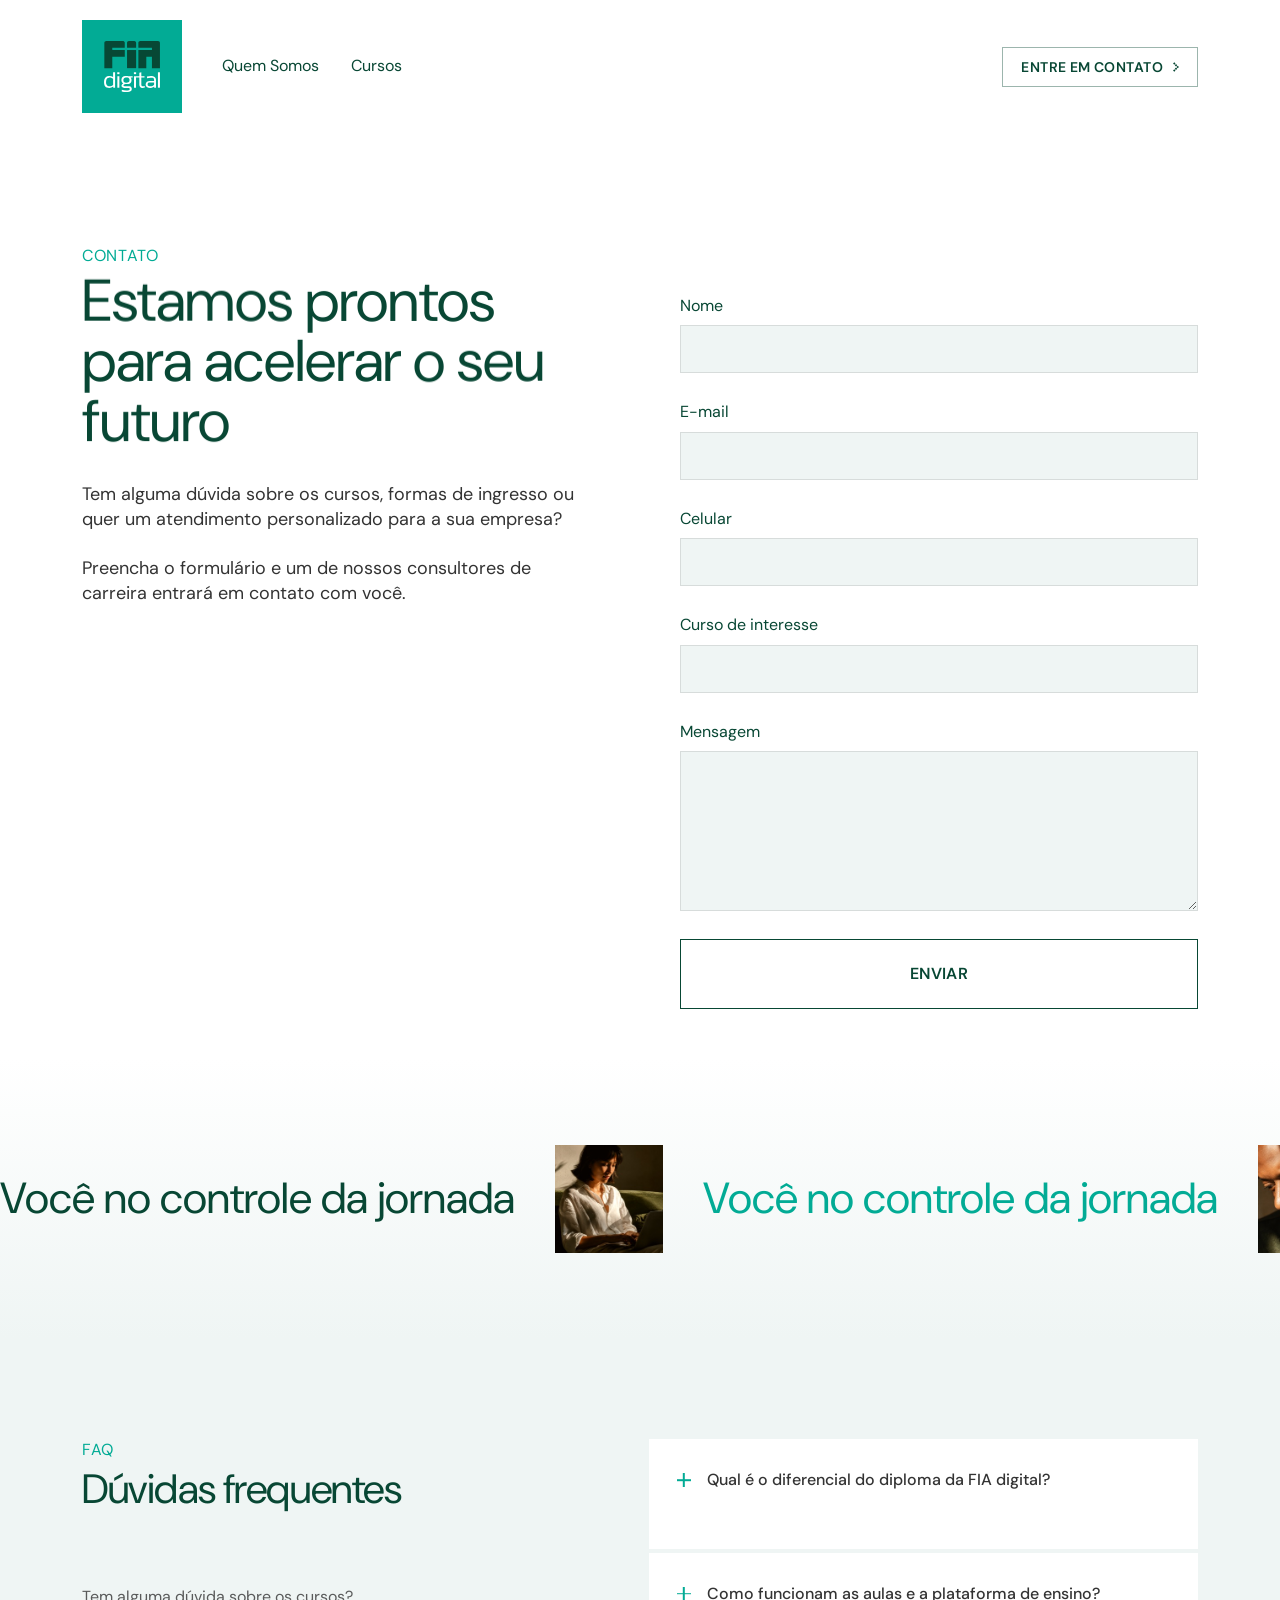
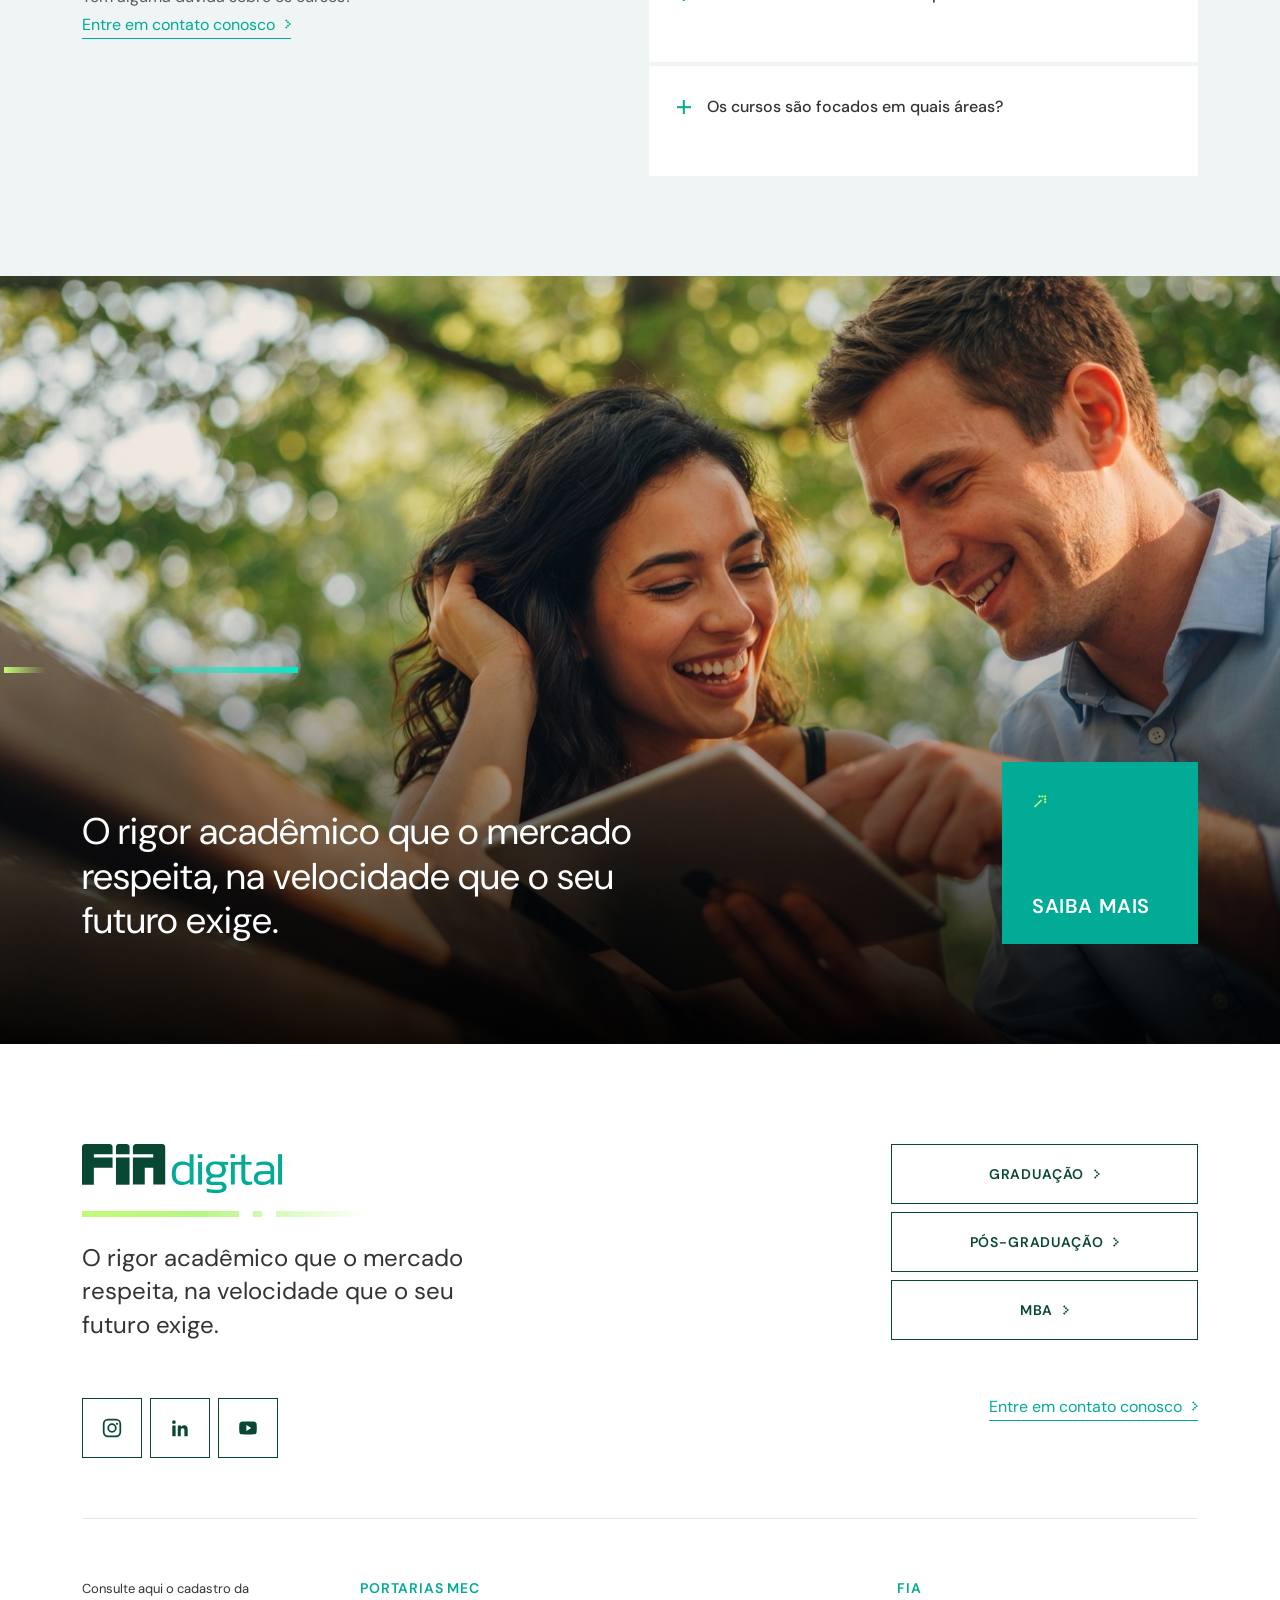
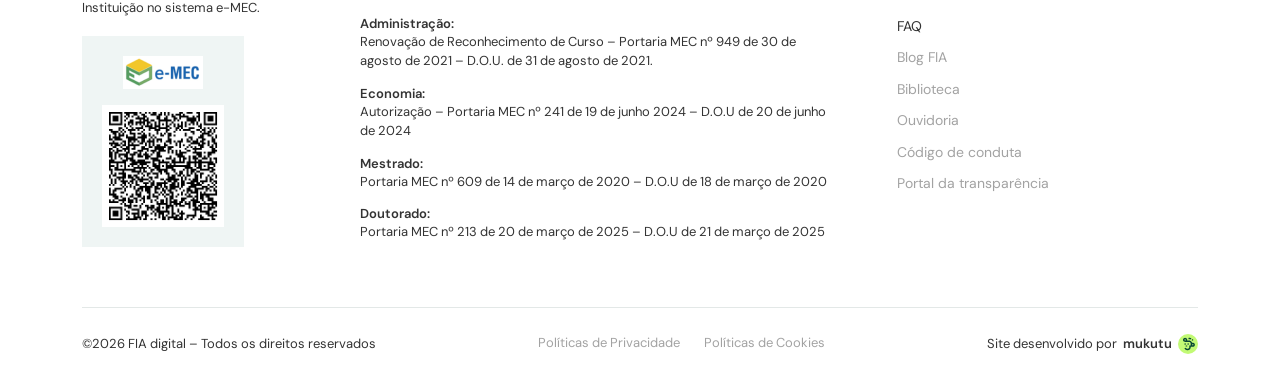
==== commit 92f5c731: "fix: links relativos para GitHub Pages (project site)" ====
--- a/contato.html
+++ b/contato.html
@@ -7,9 +7,9 @@
   <meta name="description" content="Entre em contato com a FIA digital. Tire dúvidas sobre cursos EAD, formas de ingresso e atendimento para empresas com nossos consultores de carreira.">
   <link rel="canonical" href="https://www.fiadigital.com.br/contato.html">
   <meta name="theme-color" content="#02ab95">
-  <link rel="icon" href="/favicon.ico" sizes="any">
-  <link rel="icon" href="/images/logo-fia-digital-mark-header.svg" type="image/svg+xml">
-  <link rel="apple-touch-icon" href="/apple-touch-icon.png">
+  <link rel="icon" href="favicon.ico" sizes="any">
+  <link rel="icon" href="images/logo-fia-digital-mark-header.svg" type="image/svg+xml">
+  <link rel="apple-touch-icon" href="apple-touch-icon.png">
   <meta property="og:type" content="website">
   <meta property="og:locale" content="pt_BR">
   <meta property="og:site_name" content="FIA digital">
@@ -39,13 +39,13 @@
   <section class="contato-hero" data-reveal-group>
     <header class="site-header site-header--light" id="site-header">
       <div class="site-header__inner">
-        <a class="brand" href="/" aria-label="FIA digital — página inicial">
+        <a class="brand" href="index.html" aria-label="FIA digital — página inicial">
           <img decoding="async" src="images/logo-fia-digital-mark-header.svg" alt="FIA digital" width="93" height="85">
         </a>
 
         <nav class="site-nav" aria-label="Navegação principal">
-          <a href="/quem-somos.html">Quem Somos</a>
-          <a href="/cursos.html">Cursos</a>
+          <a href="quem-somos.html">Quem Somos</a>
+          <a href="cursos.html">Cursos</a>
         </nav>
 
         <a class="btn btn--sm btn--stroke-dark-soft site-header__cta" href="#formulario">
@@ -152,7 +152,7 @@
         </div>
         <div class="faq__help">
           <p>Tem alguma dúvida sobre os cursos?</p>
-          <a class="link-underline" href="/contato.html">
+          <a class="link-underline" href="contato.html">
             Entre em contato conosco
             <svg class="ico-chevron" viewBox="-0.5 -0.5 7 11" aria-hidden="true"><path fill="currentColor" d="M2.414 1L1 2.414L-0.414 1L1 -0.414Z M4.414 3L3 4.414L1.586 3L3 1.586Z M6.414 5L5 6.414L3.586 5L5 3.586Z M4.414 7L3 8.414L1.586 7L3 5.586Z M2.414 9L1 10.414L-0.414 9L1 7.586Z"/></svg>
           </a>
@@ -201,7 +201,7 @@
 
     <div class="cta-banner__inner">
       <p class="cta-banner__title">O rigor acadêmico que o mercado respeita, na velocidade que o seu futuro exige.</p>
-      <a class="tile tile--cta" href="/contato.html">
+      <a class="tile tile--cta" href="contato.html">
         <img decoding="async" loading="lazy" src="images/ico-seta.svg" alt="" width="17" height="16">
         <span>Saiba mais</span>
       </a>
@@ -233,16 +233,16 @@
       </div>
 
       <div class="footer-top__links">
-        <a class="btn btn--md btn--stroke-dark" href="/cursos.html">Graduação
-          <svg class="ico-chevron" viewBox="-0.5 -0.5 7 11" aria-hidden="true"><path fill="currentColor" d="M2.414 1L1 2.414L-0.414 1L1 -0.414Z M4.414 3L3 4.414L1.586 3L3 1.586Z M6.414 5L5 6.414L3.586 5L5 3.586Z M4.414 7L3 8.414L1.586 7L3 5.586Z M2.414 9L1 10.414L-0.414 9L1 7.586Z"/></svg>
-        </a>
-        <a class="btn btn--md btn--stroke-dark" href="/cursos.html">Pós-graduação
-          <svg class="ico-chevron" viewBox="-0.5 -0.5 7 11" aria-hidden="true"><path fill="currentColor" d="M2.414 1L1 2.414L-0.414 1L1 -0.414Z M4.414 3L3 4.414L1.586 3L3 1.586Z M6.414 5L5 6.414L3.586 5L5 3.586Z M4.414 7L3 8.414L1.586 7L3 5.586Z M2.414 9L1 10.414L-0.414 9L1 7.586Z"/></svg>
-        </a>
-        <a class="btn btn--md btn--stroke-dark" href="/cursos.html">MBA
-          <svg class="ico-chevron" viewBox="-0.5 -0.5 7 11" aria-hidden="true"><path fill="currentColor" d="M2.414 1L1 2.414L-0.414 1L1 -0.414Z M4.414 3L3 4.414L1.586 3L3 1.586Z M6.414 5L5 6.414L3.586 5L5 3.586Z M4.414 7L3 8.414L1.586 7L3 5.586Z M2.414 9L1 10.414L-0.414 9L1 7.586Z"/></svg>
-        </a>
-        <a class="link-underline footer-contact" href="/contato.html">
+        <a class="btn btn--md btn--stroke-dark" href="cursos.html">Graduação
+          <svg class="ico-chevron" viewBox="-0.5 -0.5 7 11" aria-hidden="true"><path fill="currentColor" d="M2.414 1L1 2.414L-0.414 1L1 -0.414Z M4.414 3L3 4.414L1.586 3L3 1.586Z M6.414 5L5 6.414L3.586 5L5 3.586Z M4.414 7L3 8.414L1.586 7L3 5.586Z M2.414 9L1 10.414L-0.414 9L1 7.586Z"/></svg>
+        </a>
+        <a class="btn btn--md btn--stroke-dark" href="cursos.html">Pós-graduação
+          <svg class="ico-chevron" viewBox="-0.5 -0.5 7 11" aria-hidden="true"><path fill="currentColor" d="M2.414 1L1 2.414L-0.414 1L1 -0.414Z M4.414 3L3 4.414L1.586 3L3 1.586Z M6.414 5L5 6.414L3.586 5L5 3.586Z M4.414 7L3 8.414L1.586 7L3 5.586Z M2.414 9L1 10.414L-0.414 9L1 7.586Z"/></svg>
+        </a>
+        <a class="btn btn--md btn--stroke-dark" href="cursos.html">MBA
+          <svg class="ico-chevron" viewBox="-0.5 -0.5 7 11" aria-hidden="true"><path fill="currentColor" d="M2.414 1L1 2.414L-0.414 1L1 -0.414Z M4.414 3L3 4.414L1.586 3L3 1.586Z M6.414 5L5 6.414L3.586 5L5 3.586Z M4.414 7L3 8.414L1.586 7L3 5.586Z M2.414 9L1 10.414L-0.414 9L1 7.586Z"/></svg>
+        </a>
+        <a class="link-underline footer-contact" href="contato.html">
           Entre em contato conosco
           <svg class="ico-chevron" viewBox="-0.5 -0.5 7 11" aria-hidden="true"><path fill="currentColor" d="M2.414 1L1 2.414L-0.414 1L1 -0.414Z M4.414 3L3 4.414L1.586 3L3 1.586Z M6.414 5L5 6.414L3.586 5L5 3.586Z M4.414 7L3 8.414L1.586 7L3 5.586Z M2.414 9L1 10.414L-0.414 9L1 7.586Z"/></svg>
         </a>
@@ -275,7 +275,7 @@
       <div class="footer-col">
         <h3>FIA</h3>
         <ul class="footer-links">
-          <li><a href="/index.html#faq">FAQ</a></li>
+          <li><a href="index.html#faq">FAQ</a></li>
           <li><span class="footer-links__disabled" aria-disabled="true">Blog FIA</span></li>
           <li><span class="footer-links__disabled" aria-disabled="true">Biblioteca</span></li>
           <li><span class="footer-links__disabled" aria-disabled="true">Ouvidoria</span></li>
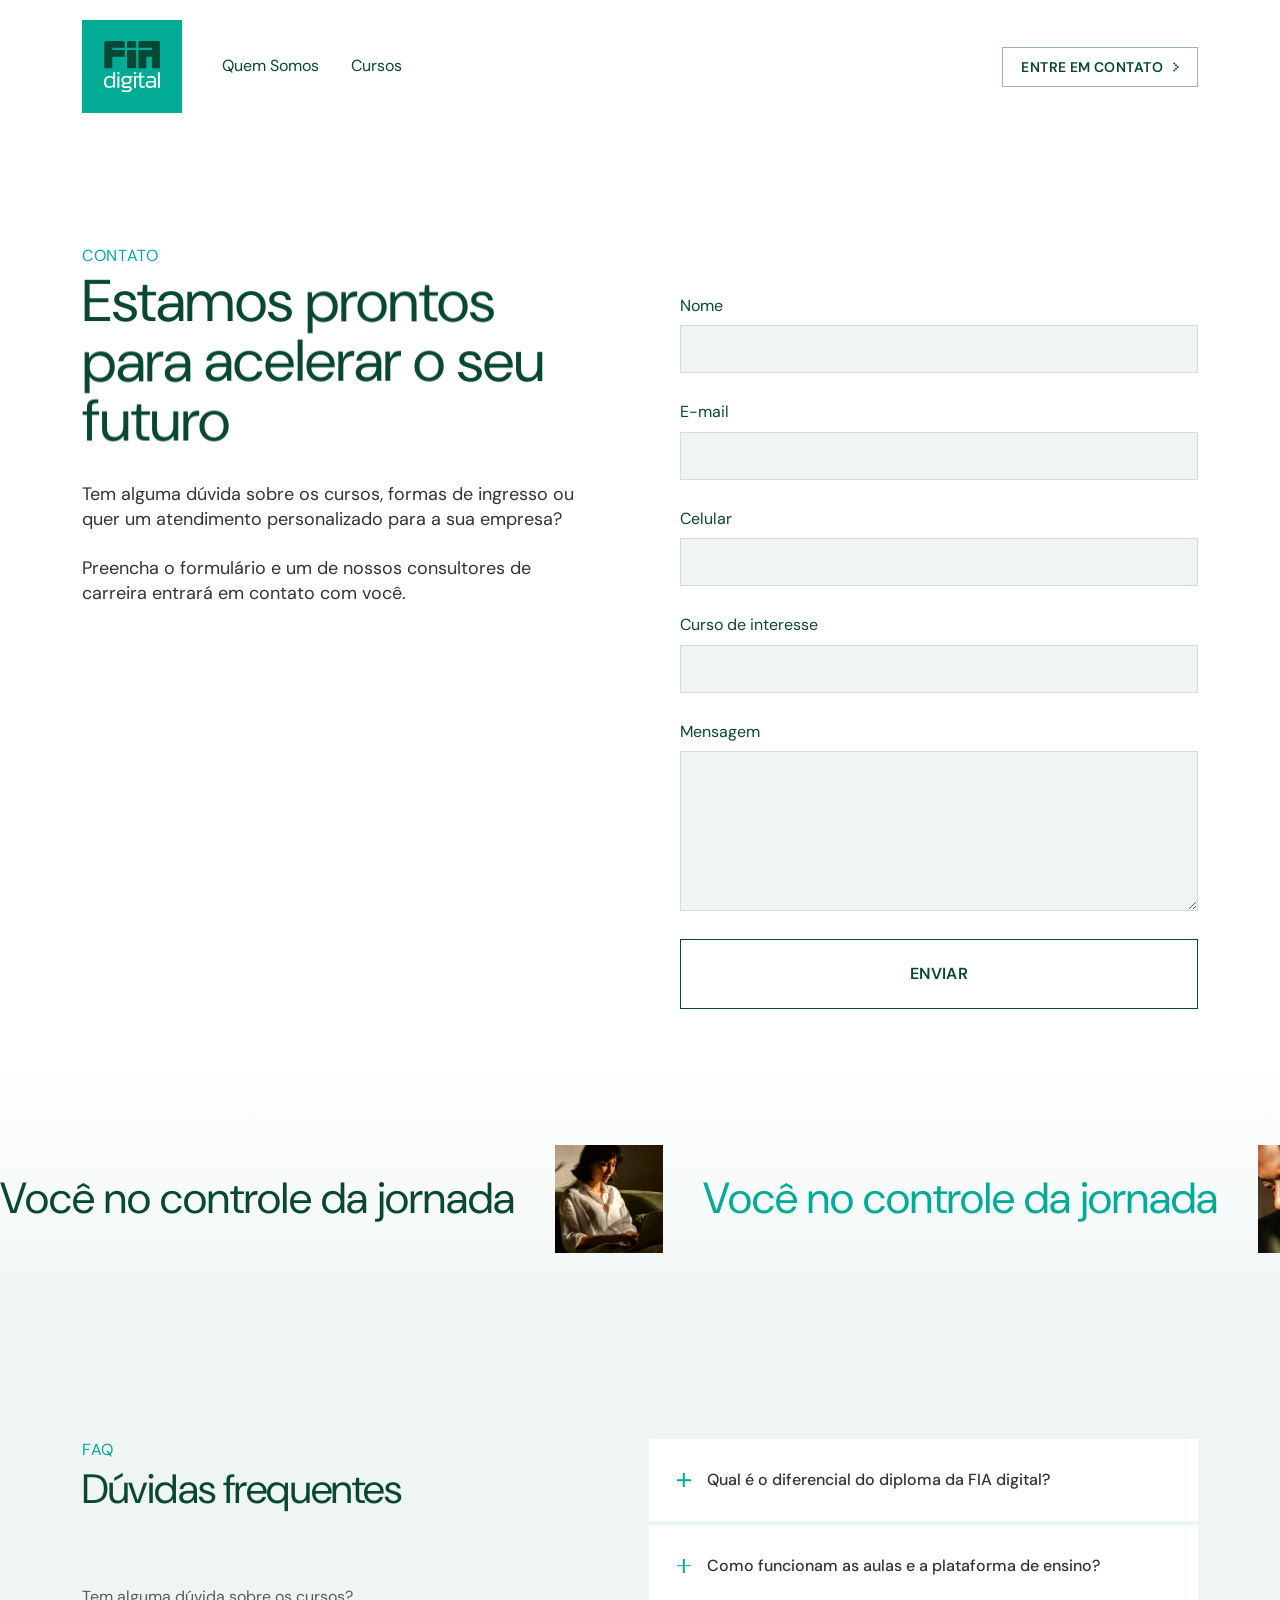
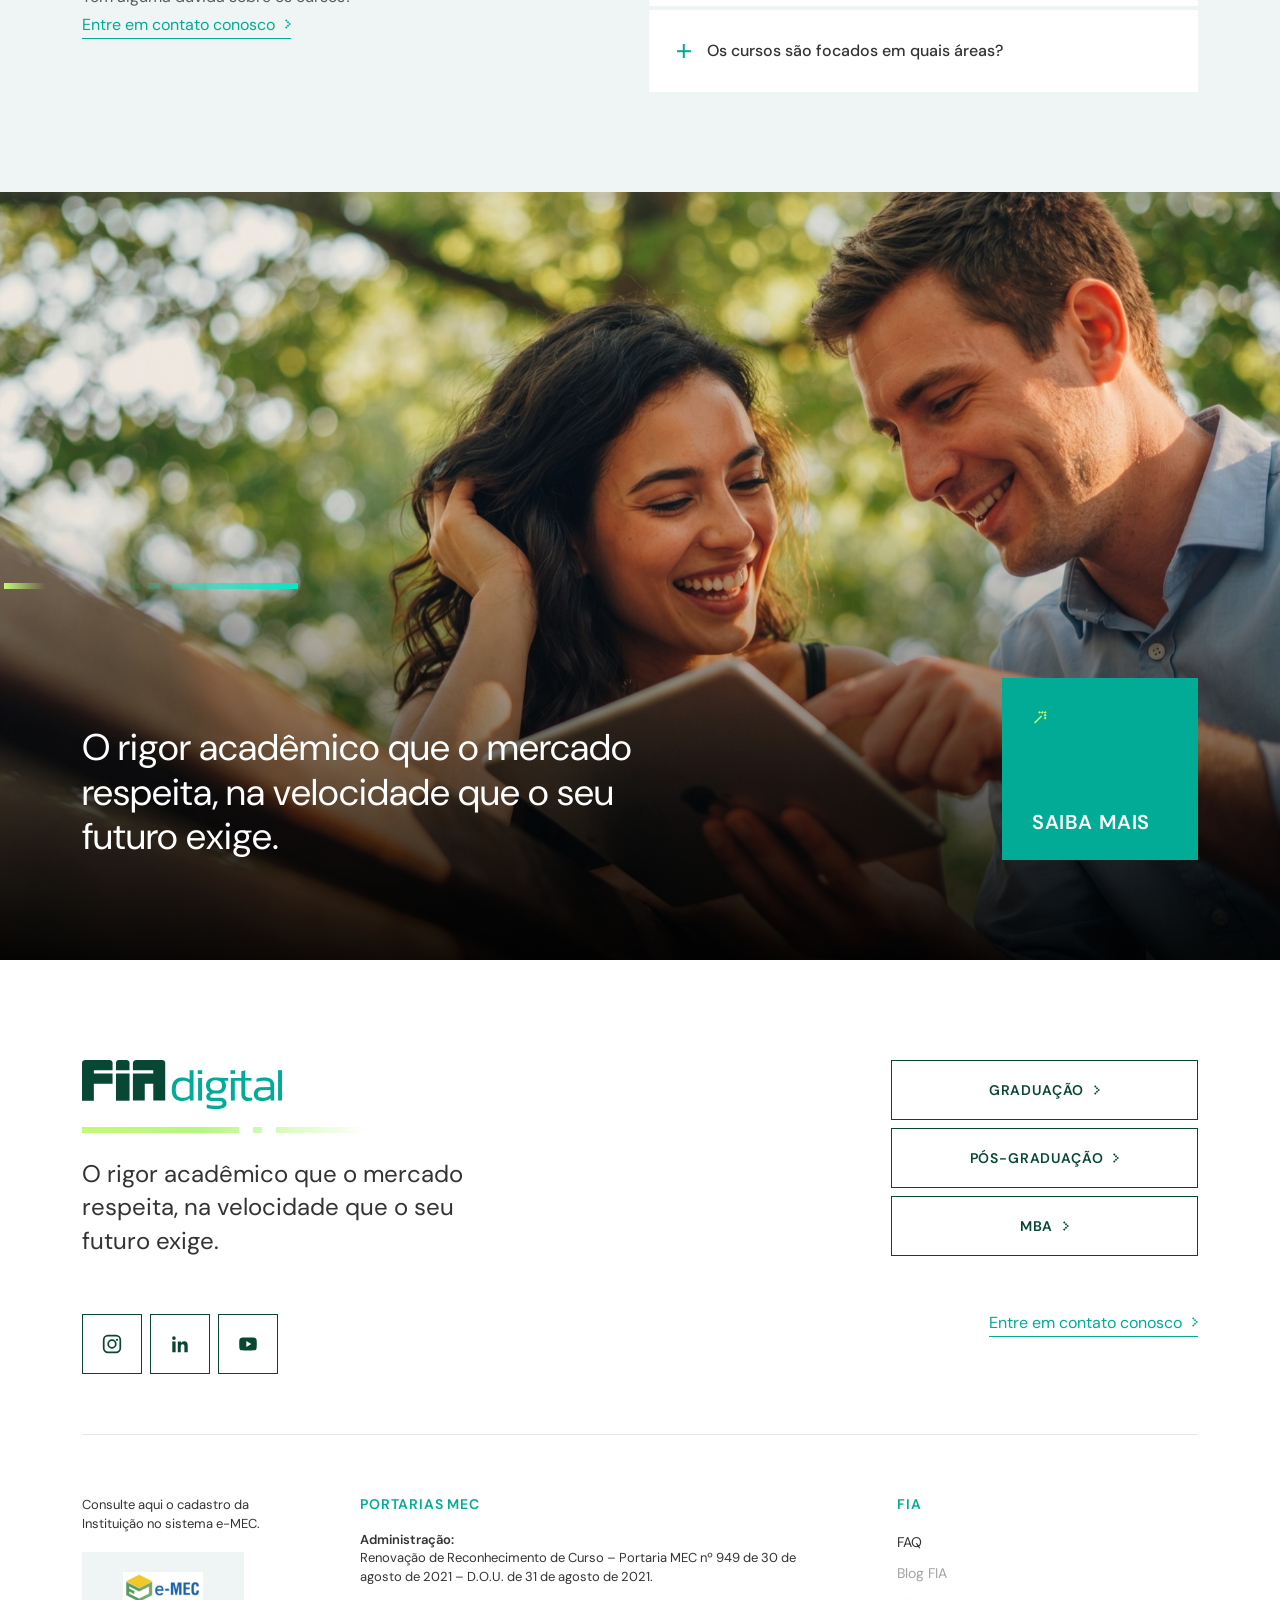
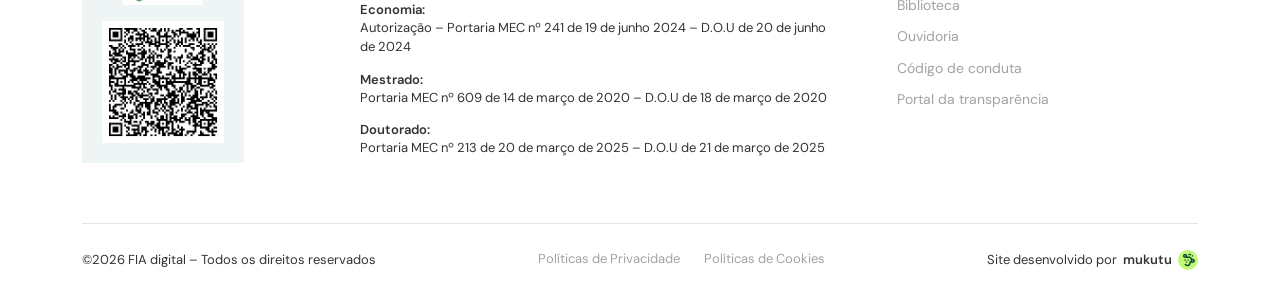
==== commit c9b3a7bb: "Update from Ship Studio Made-With: Ship Studio" ====
--- a/contato.html
+++ b/contato.html
@@ -166,7 +166,7 @@
             <span>Qual é o diferencial do diploma da FIA digital?</span>
           </button>
           <div class="faq-item__a" hidden>
-            <p>O seu diploma tem o mesmo peso, validade e rigor acadêmico dos cursos presenciais da FIA, instituição com nota máxima no MEC e reconhecimento internacional.</p>
+            <div class="faq-item__a__inner"><p>O seu diploma tem o mesmo peso, validade e rigor acadêmico dos cursos presenciais da FIA, instituição com nota máxima no MEC e reconhecimento internacional.</p></div>
           </div>
         </div>
 
@@ -176,7 +176,7 @@
             <span>Como funcionam as aulas e a plataforma de ensino?</span>
           </button>
           <div class="faq-item__a" hidden>
-            <p>Você estuda com total autonomia através da plataforma Canvas LMS, o padrão global das grandes escolas de negócios. As aulas combinam teoria sólida com a resolução de problemas práticos do mercado.</p>
+            <div class="faq-item__a__inner"><p>Você estuda com total autonomia através da plataforma Canvas LMS, o padrão global das grandes escolas de negócios. As aulas combinam teoria sólida com a resolução de problemas práticos do mercado.</p></div>
           </div>
         </div>
 
@@ -186,7 +186,7 @@
             <span>Os cursos são focados em quais áreas?</span>
           </button>
           <div class="faq-item__a" hidden>
-            <p>Oferecemos Cursos Superiores de Tecnologia (Graduação Tecnológica), Pós-graduações e MBAs focados nas maiores frentes de transformação do mercado atual, como liderança digital, tecnologia, finanças e sustentabilidade.</p>
+            <div class="faq-item__a__inner"><p>Oferecemos Cursos Superiores de Tecnologia (Graduação Tecnológica), Pós-graduações e MBAs focados nas maiores frentes de transformação do mercado atual, como liderança digital, tecnologia, finanças e sustentabilidade.</p></div>
           </div>
         </div>
       </div>
--- a/styles.css
+++ b/styles.css
@@ -298,6 +298,7 @@
 /* Dots dessas páginas também congelam até a timeline */
 .js-hero-preload .dots--qs-hero[data-reveal],
 .js-hero-preload .dots--contato[data-reveal] { --reveal: 0%; animation: none; }
+.js-hero-preload .course-banner { opacity: 0; transform: translateY(24px); }
 .js-hero-preload .dots--course-banner { --reveal: 0%; animation: none; }
 .js-hero-preload .course-banner__content { opacity: 0; transform: translateY(16px); }
 /* Dash-lines de Cursos: revelação por largura fakeada com scaleX (GPU, sem layout) */
@@ -315,6 +316,7 @@
   .js-hero-preload .contato-hero .eyebrow,
   .js-hero-preload .contato-hero__text,
   .js-hero-preload .form-embed,
+  .js-hero-preload .course-banner,
   .js-hero-preload .course-banner__content { opacity: 1; transform: none; }
   .js-hero-preload .dots--hero[data-reveal],
   .js-hero-preload .dots--qs-hero[data-reveal],
@@ -919,7 +921,8 @@
   transition: grid-template-rows .28s cubic-bezier(.4, 0, .2, 1), opacity .2s ease;
 }
 .faq-item__a.is-open { grid-template-rows: 1fr; opacity: 1; }
-.faq-item__a p { font-size: 16px; line-height: 1.6; color: var(--text); overflow: hidden; padding: 0 28px 28px 58px; }
+.faq-item__a__inner { overflow: hidden; }
+.faq-item__a p { font-size: 16px; line-height: 1.6; color: var(--text); padding: 0 28px 28px 58px; }
 
 @media (prefers-reduced-motion: reduce) {
   .faq-item__a { transition: none; }
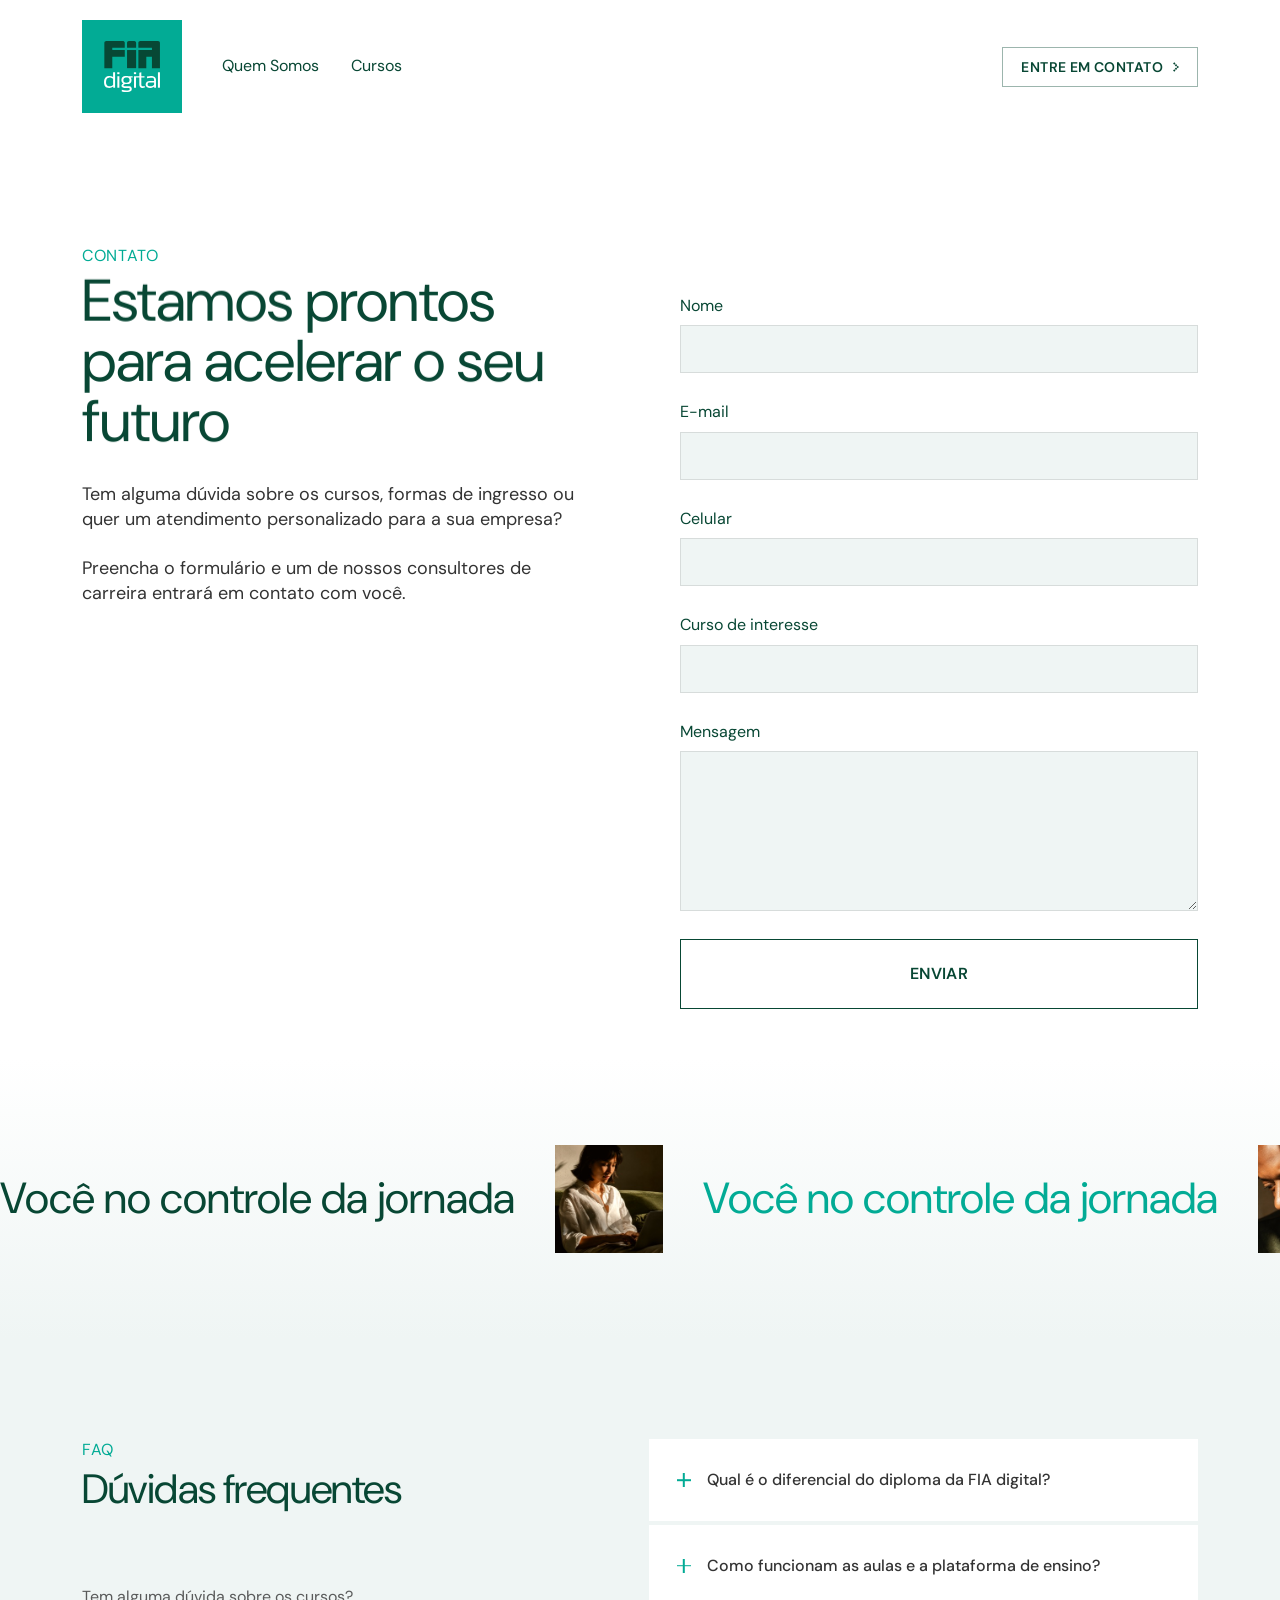
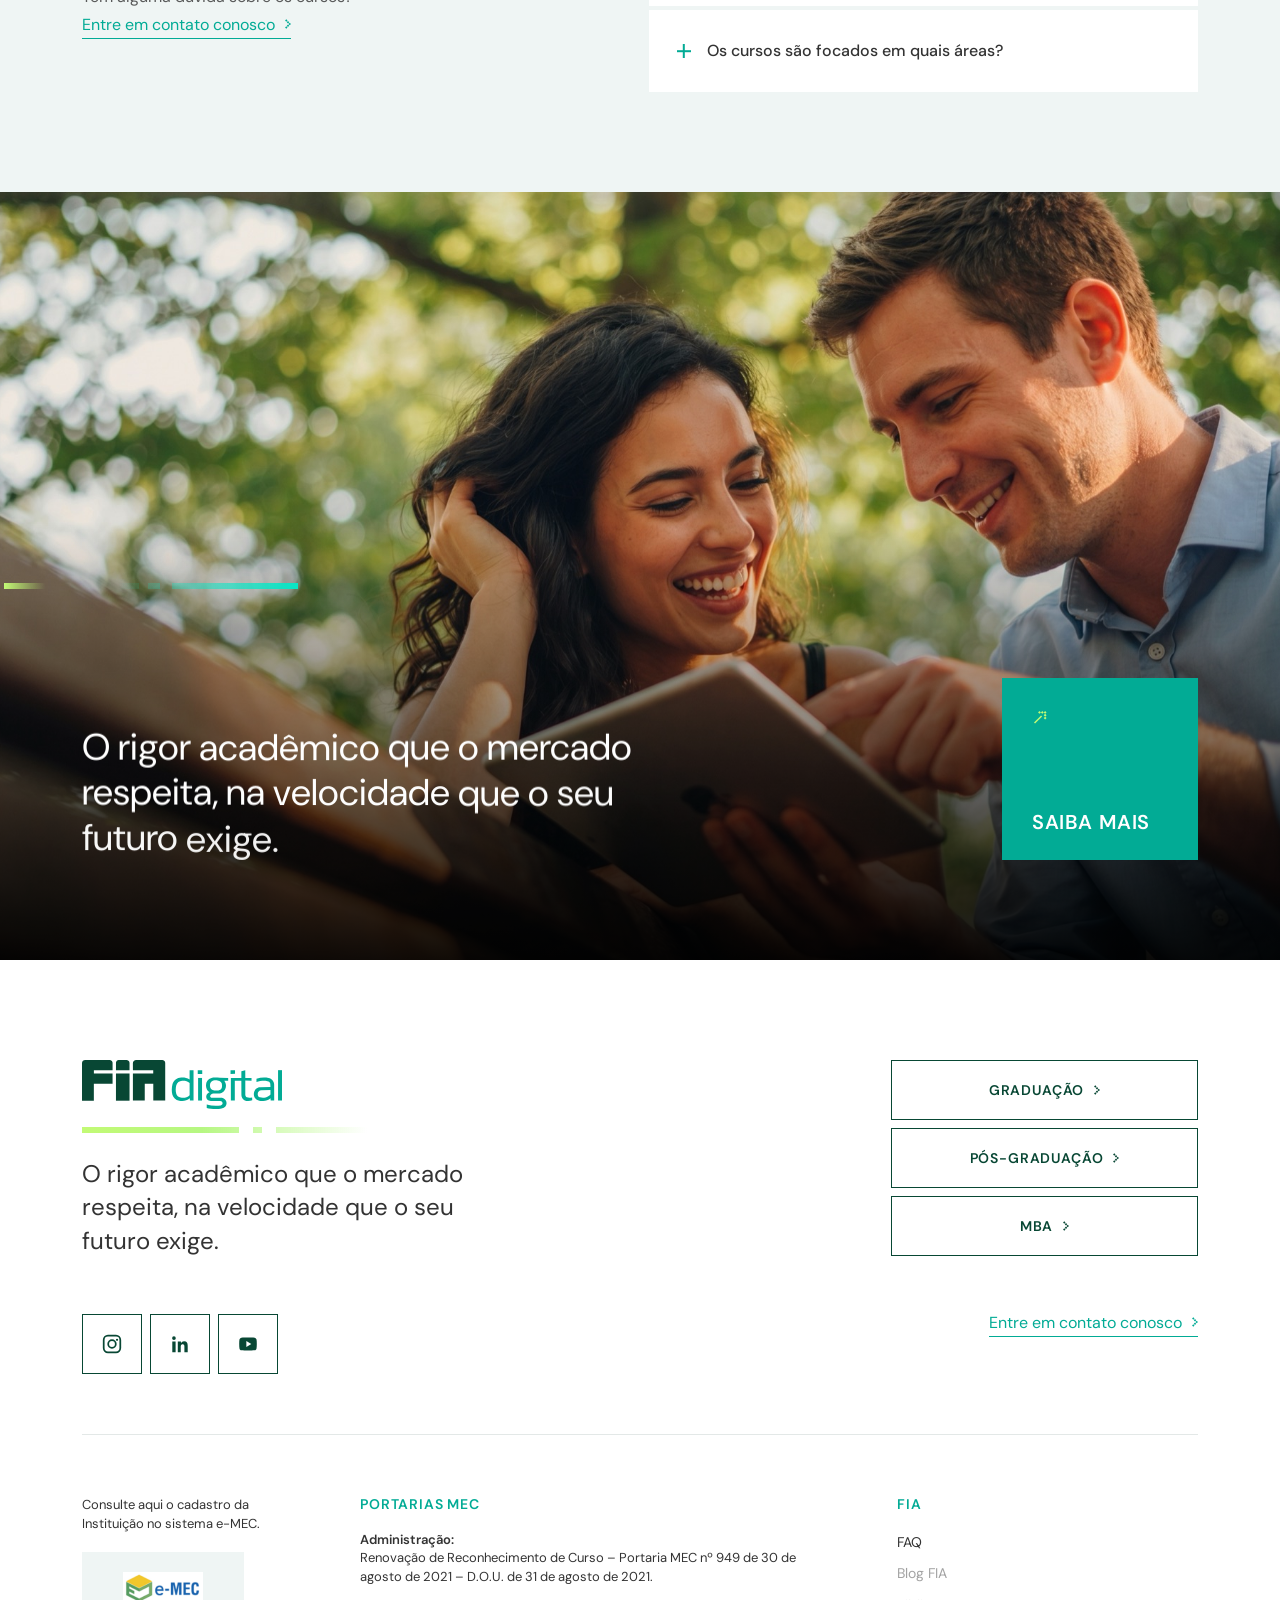
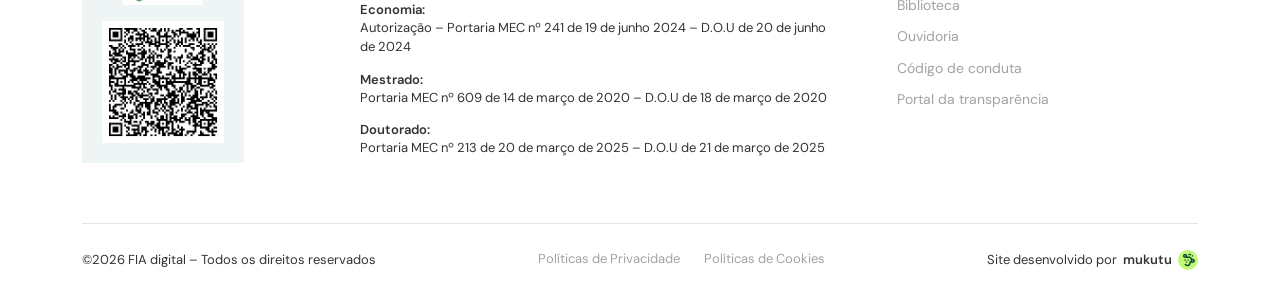
==== commit 91421824: "Update from Ship Studio Made-With: Ship Studio" ====
--- a/contato.html
+++ b/contato.html
@@ -200,7 +200,7 @@
     <span class="dash-line dash-line--cta-c" aria-hidden="true"></span>
 
     <div class="cta-banner__inner">
-      <p class="cta-banner__title">O rigor acadêmico que o mercado respeita, na velocidade que o seu futuro exige.</p>
+      <p class="cta-banner__title" data-split-reveal>O rigor acadêmico que o mercado respeita, na velocidade que o seu futuro exige.</p>
       <a class="tile tile--cta" href="contato.html">
         <img decoding="async" loading="lazy" src="images/ico-seta.svg" alt="" width="17" height="16">
         <span>Saiba mais</span>
--- a/styles.css
+++ b/styles.css
@@ -265,6 +265,20 @@
 
 @media (prefers-reduced-motion: reduce) {
   [data-reveal] { opacity: 1; transform: none; transition: none; }
+}
+
+/* ---------- Títulos de banner com entrada palavra por palavra ----------
+   [data-split-reveal] no HTML: o texto nasce invisível e, ao entrar na
+   tela, o script.js divide as palavras (SplitText) e faz cada uma subir em
+   sequência — o mesmo efeito do H1 da abertura, só que disparado ao rolar
+   em vez de no carregamento da página. */
+[data-split-reveal] { opacity: 0; }
+[data-split-reveal].is-revealed { opacity: 1; }
+[data-split-reveal] .word-wrap { overflow: hidden; display: inline-block; vertical-align: bottom; padding-bottom: 0.06em; margin-bottom: -0.06em; }
+[data-split-reveal] .word { display: inline-block; will-change: transform; }
+
+@media (prefers-reduced-motion: reduce) {
+  [data-split-reveal] { opacity: 1; }
 }
 
 /* ---------- Hero — estados de entrada (GSAP timeline) ----------
@@ -1355,7 +1369,8 @@
 
 .qs-intro__row { display: flex; align-items: center; justify-content: space-between; gap: 128px; }
 
-/* Foto com o selo da marca no meio */
+/* Carrossel automático (3 fotos) com o selo da marca fixo por cima, igual ao
+   fundo rotativo da abertura da Home — ver `.hero__media` / `.hero__slide` */
 .qs-slider {
   position: relative;
   flex: 0 0 520px;
@@ -1363,14 +1378,37 @@
   overflow: hidden;
   background: var(--mint);
 }
-.qs-slider__photo {
-  position: absolute;
-  inset: 0;
+.qs-slider__media { position: absolute; inset: 0; }
+.qs-slider__media img {
   width: 100%;
   height: 100%;
   object-fit: cover;
-  object-position: 50% 42%;
-}
+  object-position: 50% 50%;
+}
+/* Único recorte manual (o resto já vem enquadrado certo do Figma) */
+.qs-slider__slide:first-child img { object-position: 50% 42%; }
+
+.qs-slider__slide {
+  position: absolute;
+  inset: 0;
+  z-index: 0;
+  clip-path: inset(0 0 0 0);
+}
+.qs-slider__slide--next { z-index: 1; }
+.qs-slider__slide--current { z-index: 2; clip-path: inset(0 0 0 0); }
+.qs-slider__slide--current.qs-slider__slide--wipe {
+  /* Duração precisa bater com QS_WIPE_MS no script.js */
+  transition: clip-path 1.2s cubic-bezier(.65, 0, .35, 1), filter 1.2s cubic-bezier(.65, 0, .35, 1);
+  clip-path: inset(0 0 0 100%);
+  filter: brightness(.82);
+}
+.qs-slider__slide img { transform: scale(1); }
+.qs-slider__slide--zoom img {
+  /* Duração precisa bater com QS_ZOOM_MS no script.js */
+  transition: transform 6.04s linear;
+  transform: scale(1.1);
+}
+
 .qs-slider__logo {
   position: absolute;
   top: 50%;
@@ -1378,6 +1416,7 @@
   transform: translate(-50%, -50%);
   width: 170px;
   height: auto;
+  z-index: 3;
 }
 
 /* Cartões de números na versão larga */
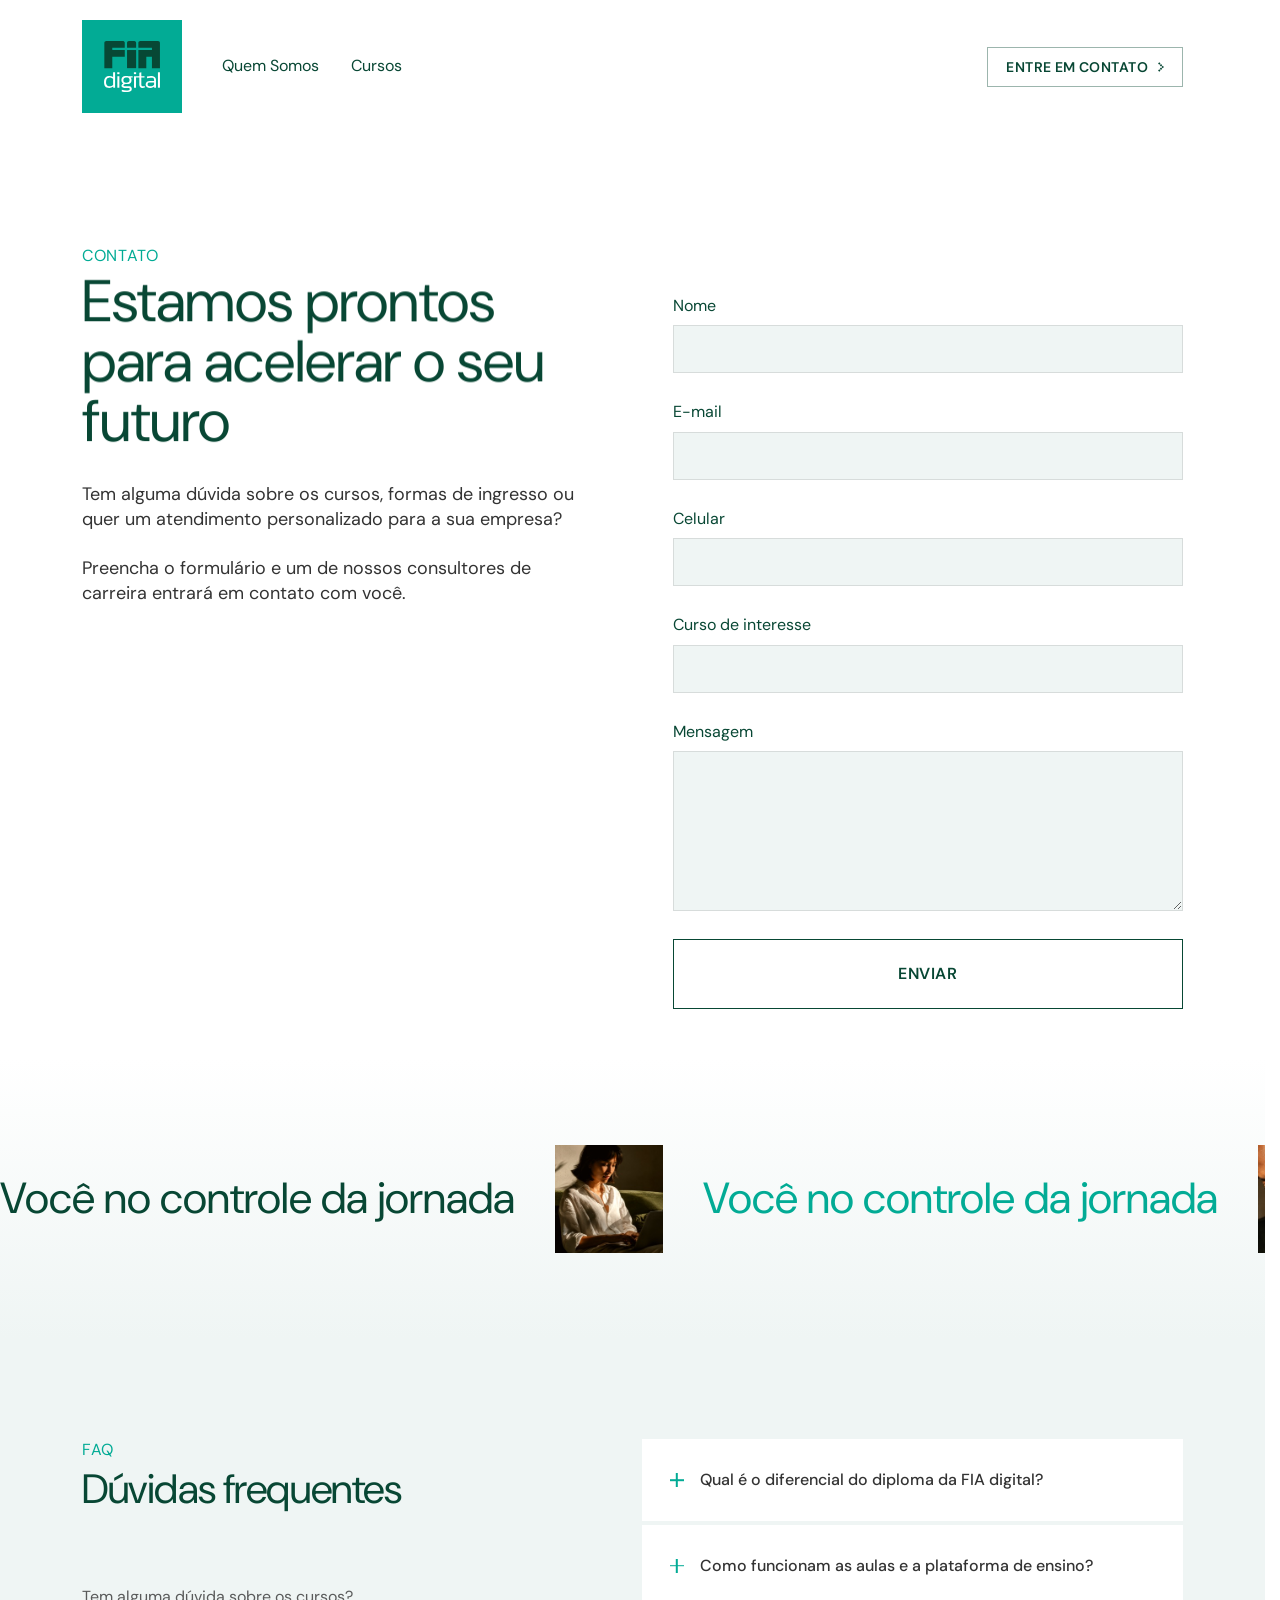
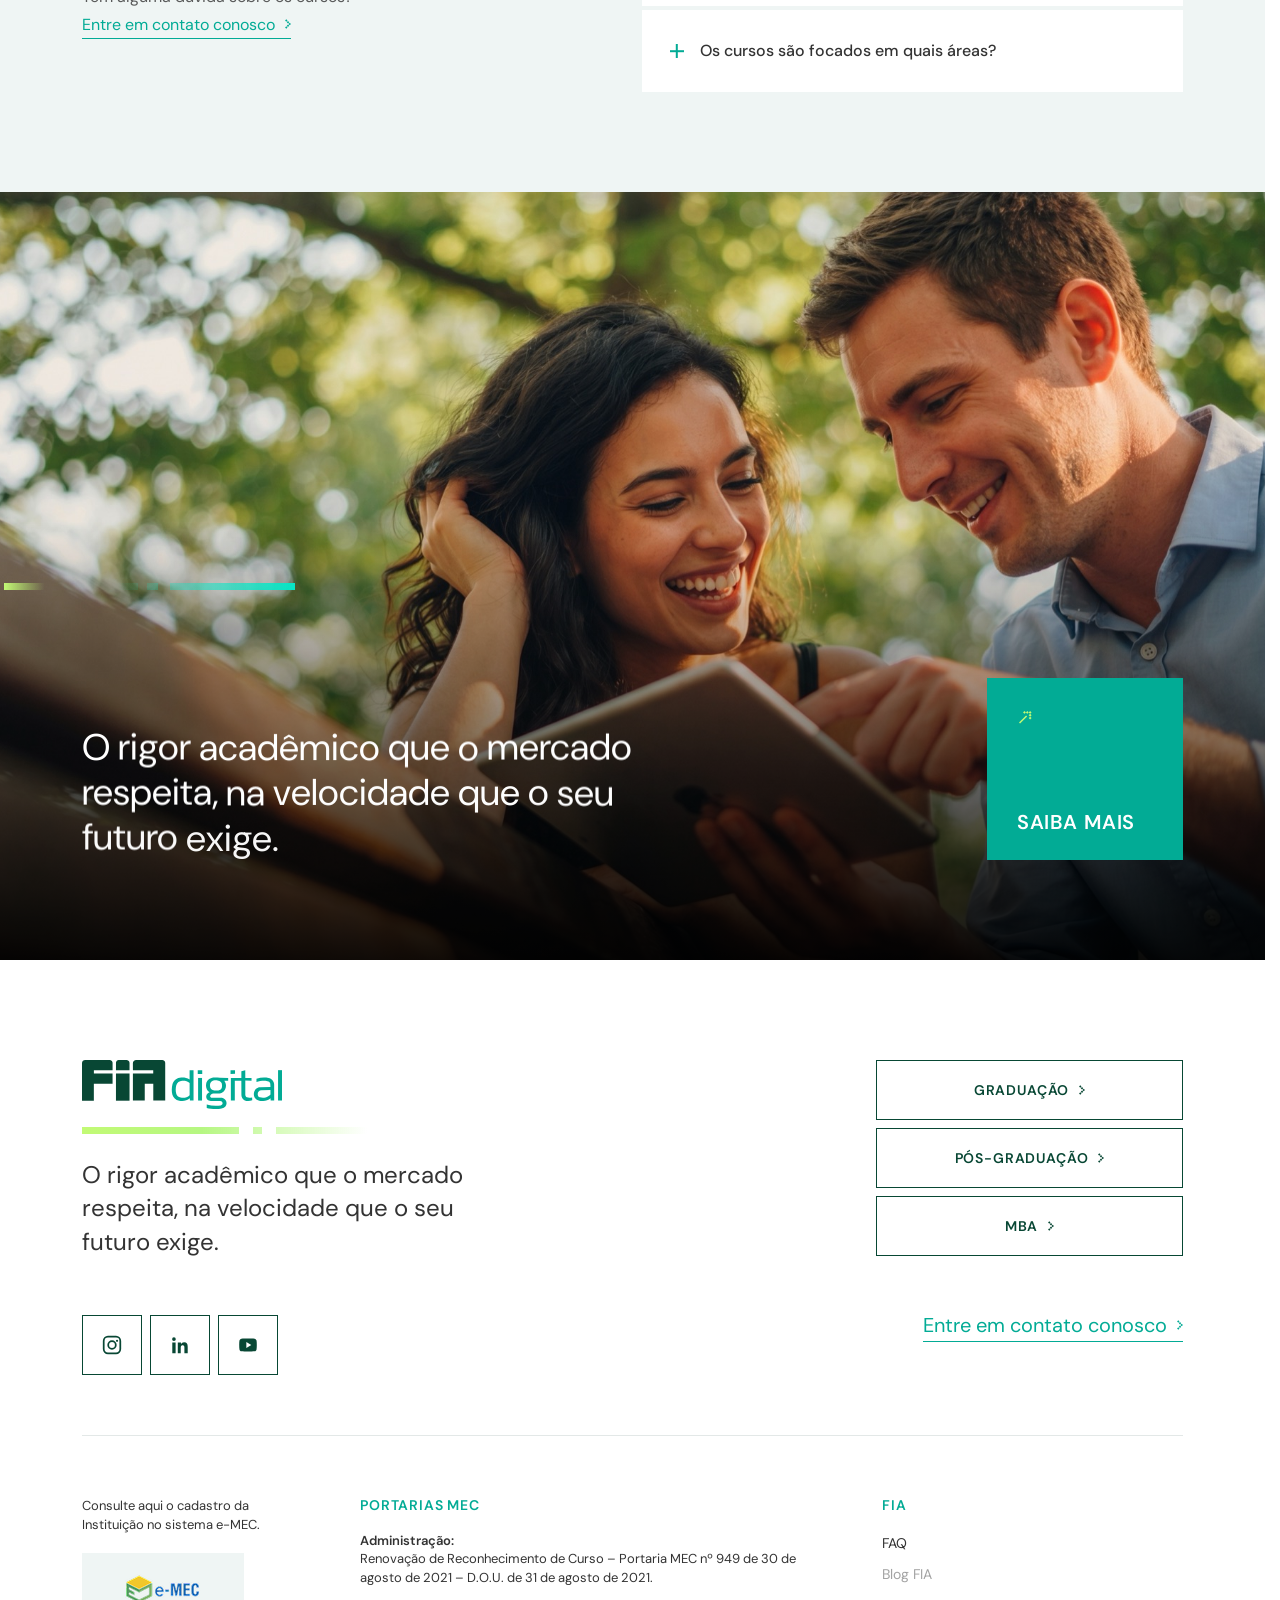
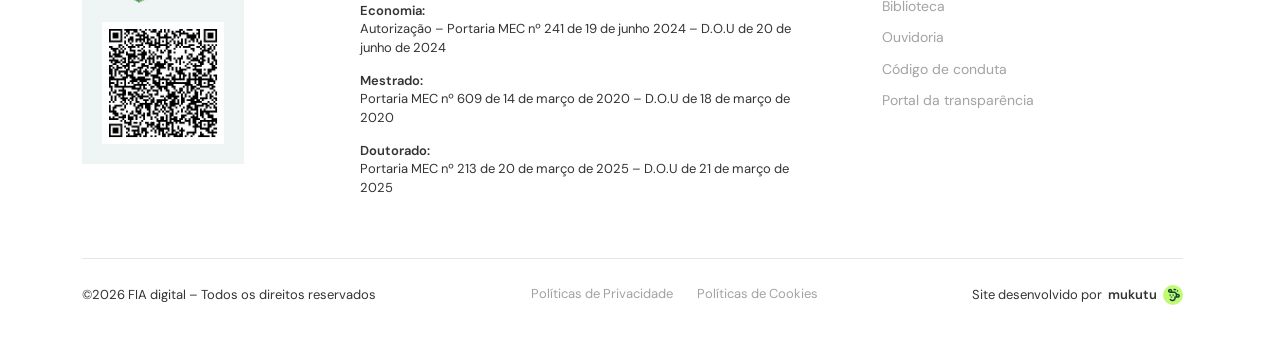
==== commit 346de596: "Update from Ship Studio Made-With: Ship Studio" ====
--- a/contato.html
+++ b/contato.html
@@ -59,7 +59,7 @@
       </div>
     </header>
 
-    <div class="contato-hero__body">
+    <div class="contato-hero__body" id="fale-conosco">
       <div class="contato-hero__copy">
         <div class="section-title">
           <span class="eyebrow">Contato</span>
@@ -152,7 +152,7 @@
         </div>
         <div class="faq__help">
           <p>Tem alguma dúvida sobre os cursos?</p>
-          <a class="link-underline" href="contato.html">
+          <a class="link-underline" href="#fale-conosco">
             Entre em contato conosco
             <svg class="ico-chevron" viewBox="-0.5 -0.5 7 11" aria-hidden="true"><path fill="currentColor" d="M2.414 1L1 2.414L-0.414 1L1 -0.414Z M4.414 3L3 4.414L1.586 3L3 1.586Z M6.414 5L5 6.414L3.586 5L5 3.586Z M4.414 7L3 8.414L1.586 7L3 5.586Z M2.414 9L1 10.414L-0.414 9L1 7.586Z"/></svg>
           </a>
@@ -299,6 +299,7 @@
   </div>
 </footer>
 
+<script src="vendor/lenis.min.js"></script>
 <script src="vendor/gsap.min.js"></script>
 <script src="vendor/SplitText.min.js"></script>
 <script src="script.js"></script>
--- a/styles.css
+++ b/styles.css
@@ -37,7 +37,7 @@
   --grad-dash-a: linear-gradient(90deg, rgba(194, 250, 117, 0) 0%, #9bf686 21%, #2cebb8 82%, rgba(9, 231, 199, 0) 100%);
   --grad-dash-b: linear-gradient(90deg, #c2fa75 0%, rgba(105, 241, 156, 0) 14%, rgba(54, 236, 179, 0) 39%, #08e7c7 100%);
   --grad-dash-c: linear-gradient(90deg, #c2fa75 0%, #b6f782 42%, rgba(9, 231, 199, 0) 100%);
-  --grad-dots:   linear-gradient(94deg, rgba(194, 250, 117, 0) 0%, #08e7c7 101.92%);
+  --grad-dots:   linear-gradient(94deg, #c2fa75 4%, #08e7c7 100%);
   --grad-dots-transition: linear-gradient(29deg, #c2fa75 0%, rgba(8, 231, 199, 0) 65.38%);
 
   /* Curva padrão para entradas (strong ease-out) */
@@ -48,7 +48,20 @@
 @media (max-width: 700px)  { :root { --gutter: 24px; } }
 
 /* ---------- Base ---------- */
-html { scroll-behavior: smooth; }
+html {
+  /* Sem `scroll-behavior: smooth` aqui de propósito: quem cuida da rolagem
+     suave da página (inclusive dos links âncora) agora é o Lenis — ver o
+     bloco "Rolagem suave (Lenis)" logo abaixo. As duas coisas ligadas ao
+     mesmo tempo brigam entre si. O `scroll-behavior: smooth` que continua
+     existindo nos carrosséis é outra história: lá ele serve às setinhas de
+     avançar/voltar, que rolam de lado dentro do próprio carrossel. */
+  /* Reserva o espaço da barra de rolagem de forma permanente. Sem isso, todo
+     momento em que a página trava o scroll (é o que o preloader da Home faz)
+     a barra some, a área útil alarga alguns pixels e o conteúdo inteiro dá um
+     pulinho para o lado — e outro quando ela volta. Em sistemas com barra
+     flutuante (padrão do Mac) não muda nada: lá ela não ocupa espaço. */
+  scrollbar-gutter: stable;
+}
 
 body {
   font-family: var(--font);
@@ -60,6 +73,17 @@
 
 a { color: inherit; text-decoration: none; }
 strong { font-weight: 600; }
+
+/* ---------- Rolagem suave (Lenis) ----------
+   Regras recomendadas pela própria biblioteca (vendor/lenis.min.js). O Lenis
+   coloca as classes `lenis`, `lenis-smooth` e `lenis-stopped` no <html>
+   sozinho — nada aqui precisa ser ligado à mão. Ele NÃO usa wrapper com
+   transform, então tudo que é `position: sticky` no site (faixa de transição
+   da Home, banner final, coluna do FAQ) continua funcionando normalmente. */
+html.lenis, html.lenis body { height: auto; }
+.lenis.lenis-smooth { scroll-behavior: auto !important; }
+.lenis.lenis-smooth [data-lenis-prevent] { overscroll-behavior: contain; }
+.lenis.lenis-stopped { overflow: hidden; }
 
 /* ==========================================================================
    Utilitários compartilhados
@@ -92,6 +116,7 @@
   font-weight: 400;
   color: var(--deep);
   letter-spacing: -0.01em;
+  text-wrap: balance;
 }
 
 /* Variante centralizada do bloco de título */
@@ -116,7 +141,11 @@
 
 .btn--sm { min-height: 40px; padding: 0 18px; font-size: 14px; font-weight: 600; letter-spacing: 0.03em; }
 .btn--md { min-height: 70px; padding: 0 30px; }
-.btn--lg { min-height: 88px; padding: 0 40px; font-size: 15px; }
+.btn--lg {
+  min-height: 88px;
+  padding: 0 40px;
+  font-size: 17px;
+}
 
 .btn--aqua        { background: var(--aqua); border-color: var(--aqua); color: var(--white); }
 .btn--aqua:hover  { background: var(--lime); border-color: var(--lime); color: var(--deep); }
@@ -175,7 +204,7 @@
    sempre o gradiente --grad-dots (limão → verde-água, direto do Figma),
    e uma terceira máscara (--fade) esmaece a malha de um lado para o outro. */
 .dots {
-  --sq: 10px;
+  --sq: 12px;
   --pitch-x: 77px;
   --pitch-y: 77px;
   --dot-grad: var(--grad-dots);
@@ -237,10 +266,107 @@
   }
 }
 
+/* ---------- Preloader de primeira visita (Home) ----------
+   Reaproveita o .dots inteiro (mesma malha, mesmo --grad-dots, mesmo
+   --sq/--pitch) — só espelha a direção da varredura (direita→esquerda,
+   o oposto do padrão do site). Ligado/desligado via classe no <html>
+   (ver index.html e script.js). Nunca aparece nas outras 3 páginas,
+   que não têm essa marcação nem esse elemento. */
+.preloader {
+  position: fixed;
+  inset: 0;
+  z-index: 60;
+  display: none;
+  align-items: center;
+  background: var(--white);
+  padding-inline: var(--edge);
+}
+html.js-preloader-active .preloader { display: flex; }
+/* Trava o scroll enquanto o preloader roda. Quem evita o pulo lateral nessa
+   hora é o scrollbar-gutter lá no bloco "Base" do html — de propósito NÃO
+   aqui e NÃO no body: no body, com overflow hidden, ele reservaria um espaço
+   interno e estreitaria o conteúdo justamente durante o preloader. */
+html.js-preloader-active,
+html.js-preloader-active body { overflow: hidden; }
+
+.preloader__stage {
+  position: relative;
+  width: 100%;
+  max-width: var(--container);
+  margin-inline: auto;
+  height: min(562px, 60vh); /* proporção do quadro do Figma (562/1024 do frame 1440×1024) */
+}
+
+.preloader__pct {
+  position: absolute;
+  left: 0;
+  bottom: 0;
+  /* Mesmo tamanho/peso do H1 da abertura (ver .hero h1) */
+  font-size: clamp(34px, 3.9vw, 54px);
+  line-height: 1.1;
+  font-weight: 400;
+  color: var(--deep);
+  font-variant-numeric: tabular-nums; /* dígitos não "dançam" de largura ao contar */
+}
+
+/* Repare que esta malha NÃO usa [data-reveal] (como as outras do site):
+   aquele atributo traz junto a regra genérica [data-reveal]{opacity:0}, que
+   só volta a 1 quando o script soma .is-revealed — e aqui quem comanda a
+   revelação é a timeline do preloader, via --reveal. Com o atributo, o
+   elemento ficava invisível o tempo todo por causa do opacity. Por isso as
+   camadas de máscara da varredura são declaradas aqui direto.
+   Fórmula do --sweep idêntica à padrão (só o ângulo do gradiente
+   invertido: 270deg em vez de 90deg), pra área revelada crescer a partir
+   da borda DIREITA em vez da esquerda. */
+.dots.dots--preloader {
+  position: absolute;
+  inset: 0;
+  --reveal: 0%;
+  --sweep: linear-gradient(270deg, #000 0%, #000 var(--reveal), transparent calc(var(--reveal) + 10%), transparent 100%);
+  -webkit-mask-image: var(--mask-base), var(--sweep);
+  mask-image: var(--mask-base), var(--sweep);
+  -webkit-mask-size: var(--pitch-x) var(--pitch-y), var(--pitch-x) var(--pitch-y), 100% 100%, 100% 100%;
+  mask-size: var(--pitch-x) var(--pitch-y), var(--pitch-x) var(--pitch-y), 100% 100%, 100% 100%;
+  -webkit-mask-repeat: repeat, repeat, no-repeat, no-repeat;
+  mask-repeat: repeat, repeat, no-repeat, no-repeat;
+  /* Mesma âncora do .dots--hero: cola o quadrado da direita (o lado por
+     onde a varredura começa) na borda direita da caixa, em vez de deixar
+     sobrar meio vão. Só nas duas camadas que repetem em grade — o --fade
+     e o --sweep continuam em "left top", senão a varredura sairia
+     deslocada. */
+  -webkit-mask-position: calc(100% + var(--pitch-x) - var(--sq)) top, calc(100% + var(--pitch-x) - var(--sq)) top, left top, left top;
+  mask-position: calc(100% + var(--pitch-x) - var(--sq)) top, calc(100% + var(--pitch-x) - var(--sq)) top, left top, left top;
+}
+
+/* O Hero "sobe" por cima do preloader e fica transparente enquanto o
+   preloader está ativo — é isso que deixa o fundo branco + a malha
+   aparecerem ao redor da janelinha da foto (que é o próprio
+   .hero__media real, só que clipado a um único ponto no centro, ou
+   seja, invisível, no início). Conforme o clip-path cresce (script.js),
+   a foto vai cobrindo a malha por cima, do centro pra fora — sem
+   precisar de nenhuma animação extra na malha em si. */
+html.js-preloader-active .hero { background: transparent; z-index: 61; }
+html.js-preloader-active .hero__media {
+  opacity: 1;
+  clip-path: inset(50% 50% 50% 50%); /* colapsado num ponto — nada visível até o script.js começar a crescer */
+}
+/* O título é branco e, enquanto o fundo do preloader também é branco, ele
+   passa despercebido — mas assim que a foto começa a crescer por trás dele,
+   apareceria por cima dela, antes da hora. Fica escondido até o preloader
+   entregar o bastão para a entrada normal da hero (que revela palavra por
+   palavra). */
+html.js-preloader-active .hero h1 { opacity: 0; }
+
+@media (prefers-reduced-motion: reduce) {
+  html.js-preloader-active .preloader { display: none; }
+  html.js-preloader-active .hero { background: var(--ink); z-index: auto; }
+  html.js-preloader-active .hero__media { clip-path: none; opacity: 1; }
+}
+
 /* ---------- Linhas tracejadas com gradiente ---------- */
 .dash-line {
   display: block;
-  height: 6px;
+  height: 7px;
   background-image: var(--grad-dash-a);
   -webkit-mask-image: linear-gradient(90deg, #000 0 46%, transparent 46% 49%, #000 49% 53%, transparent 53% 57%, #000 57% 100%);
   mask-image: linear-gradient(90deg, #000 0 46%, transparent 46% 49%, #000 49% 53%, transparent 53% 57%, #000 57% 100%);
@@ -285,7 +411,7 @@
    Antes da timeline rodar o <html> tem .js-hero-preload (injetado no <head>).
    Tudo que a timeline vai animar já nasce escondido só com transform/opacity.
    Sem JS a classe nunca entra, então nada fica escondido. */
-.js-hero-preload .hero__media { opacity: 0; }
+.js-hero-preload:not(.js-preloader-active) .hero__media { opacity: 0; }
 .js-hero-preload .site-header { opacity: 0; transform: translateY(-22px); }
 .js-hero-preload .hero__aside { opacity: 0; transform: translateY(14px); }
 .js-hero-preload .hero__actions { opacity: 0; transform: translateY(12px); }
@@ -487,6 +613,17 @@
   --pitch-x: 76.5px;
   --pitch-y: 77px;
   --fade: linear-gradient(90deg, rgba(0, 0, 0, 0) 52%, rgba(0, 0, 0, .5) 78%, #000 100%);
+  /* Cola o quadradinho da direita (o lado que o --fade deixa 100% visível)
+     na borda direita da caixa: cada quadrado ocupa só o canto esquerdo da
+     sua célula (--sq de --pitch-x), então ancorar pela célula inteira (ex.:
+     "right top") deixava um vão vazio de --pitch-x menos --sq antes da
+     borda. Deslocando --pitch-x menos --sq além da borda, é o próprio
+     quadrado que termina exatamente nela — e como isso não depende da
+     largura da caixa, o último quadrado nunca mais aparece cortado nem
+     afastado, em nenhuma resolução. O corte eventual passa a acontecer só
+     do lado esquerdo, onde o --fade já deixa a malha quase invisível. */
+  -webkit-mask-position: calc(100% + var(--pitch-x) - var(--sq)) top;
+  mask-position: calc(100% + var(--pitch-x) - var(--sq)) top;
 }
 
 .hero__content {
@@ -540,12 +677,41 @@
   left: var(--edge);
   right: var(--edge);
   height: 203px;
+  --sq: 15px;
   --pitch-x: 92.2px;
   --pitch-y: 91.5px;
-  --fade: linear-gradient(90deg, rgba(0, 0, 0, .12) 0%, rgba(0, 0, 0, .45) 55%, #000 100%);
+  /* Bem apagada até passar da faixa do título (~41% da largura da caixa),
+     pra não "invadir" visualmente atrás do texto; só depois disso é que
+     começa a subir de verdade até ficar sólida na borda direita. */
+  --fade: linear-gradient(90deg, rgba(0, 0, 0, .03) 0%, rgba(0, 0, 0, .04) 41%, rgba(0, 0, 0, .45) 55%, #000 100%);
+  /* Mesma âncora do .dots--hero: cola o quadrado da direita (lado visível
+     pelo --fade) na borda direita, sem vão, em qualquer largura. */
+  -webkit-mask-position: calc(100% + var(--pitch-x) - var(--sq)) top;
+  mask-position: calc(100% + var(--pitch-x) - var(--sq)) top;
   @media (max-width: 768px) {
     display: none;
   }
+}
+
+/* No computador sobra uma faixa livre à esquerda do título (por causa do
+   recuo de 109px logo abaixo). Igual ao Figma, essa faixa ganha sua própria
+   malha, independente da que já existe do lado direito — mesma técnica do
+   par .dots--edge-left/.dots--edge-right usado em "Diferenciais". Do tablet
+   pra baixo esse recuo some (ver bloco "Responsivo" ≤1200px), então a faixa
+   nova fica escondida e a malha volta a ser só a de sempre. */
+.dots--about-left {
+  display: none;
+  top: 78px;
+  left: var(--edge);
+  width: 109px;
+  height: 203px;
+  --pitch-x: 92.2px;
+  --pitch-y: 91.5px;
+  --dot-grad: linear-gradient(#c7faba, #c7faba);
+  --fade: linear-gradient(90deg, #000 0%, rgba(0, 0, 0, .35) 55%, rgba(0, 0, 0, .1) 100%);
+}
+@media (min-width: 1201px) {
+  .dots--about-left { display: block; }
 }
 
 .about__content {
@@ -631,8 +797,19 @@
   object-position: 50% 40%;
 }
 
-.dash-line--cta-1 { position: absolute; top: 31%; left: 14%; width: 30%; }
-.dash-line--cta-2 { position: absolute; top: 62%; left: 0;   width: 34%; background-image: var(--grad-dash-b); }
+.dash-line--cta-1 {
+  position: absolute;
+  top: 31%;
+  margin-right: 10;
+  width: 30%;
+}
+.dash-line--cta-2 {
+  position: absolute;
+  top: 50%;
+  left: 0;
+  width: 34%;
+  background-image: var(--grad-dash-b);
+}
 
 .cta-card__actions {
   position: relative;
@@ -689,9 +866,31 @@
 }
 .course-card:hover { border-color: var(--aqua); }
 
+/* O cartão inteiro é clicável: o link "Matricule-se" continua sendo o único
+   link real, mas seu ::after é esticado por cima de todo o cartão. Assim não
+   há link duplicado nem link dentro de link, e leitores de tela continuam
+   anunciando um único destino. */
+.course-card { position: relative; }
+.course-card .link-arrow::after {
+  content: '';
+  position: absolute;
+  inset: 0;
+  z-index: 2;
+}
+.course-card:hover .link-arrow { color: var(--deep); }
+
 .course-card__media {
   position: relative;
   flex: 0 0 49%;
+  overflow: hidden;
+}
+/* Cards com dash-line (home) recortam a foto no frame interno, não mais
+   aqui — assim o traço decorativo (irmão do frame) pode ultrapassar a
+   foto e cruzar por cima da área branca do card sem ser cortado. */
+.courses .course-card__media { overflow: visible; }
+.course-card__media-frame {
+  position: absolute;
+  inset: 0;
   overflow: hidden;
 }
 .course-card__media img {
@@ -711,6 +910,13 @@
   left: 55%;
   width: 90%;
   background-image: var(--grad-dash-a);
+  z-index: 1;
+}
+
+@media (max-width: 767px) {
+  /* Abaixo de 768px o cartão empilha (foto em cima, texto embaixo) e some
+     o espaço que o tracinho cruzava entre os dois, então ele é escondido. */
+  .dash-line--card { display: none; }
 }
 
 .course-card__body {
@@ -766,9 +972,6 @@
   object-position: 45% 40%;
 }
 
-.dash-line--quote-1 { position: absolute; top: 53%; left: -27%; width: 47%; background-image: var(--grad-dash-b); }
-.dash-line--quote-2 { position: absolute; top: 87%; left: -2%; width: 66%; background-image: var(--grad-dash-a); }
-
 .testimonials__caption {
   position: absolute;
   left: var(--edge-vw);
@@ -776,6 +979,26 @@
   display: flex;
   flex-direction: column;
   gap: 6px;
+}
+/* Ancoradas na própria legenda (não na imagem inteira) para que acompanhem
+   o texto em qualquer largura de tela. left:0 alinha pela borda esquerda do
+   texto; o transform desloca a linha para fora dele, criando o efeito do
+   Figma sem nunca cruzar por cima das palavras. */
+.dash-line--quote-1,
+.dash-line--quote-2 {
+  position: absolute;
+  left: 0;
+  transform: translateX(calc(-1 * var(--edge-vw)));
+}
+.dash-line--quote-1 {
+  bottom: calc(100% + 28px);
+  width: 220px;
+  background-image: var(--grad-dash-b);
+}
+.dash-line--quote-2 {
+  top: calc(100% + 22px);
+  width: 260px;
+  background-image: var(--grad-dash-a);
 }
 .testimonials__title {
   font-size: clamp(28px, 3.2vw, 42px);
@@ -877,7 +1100,15 @@
   gap: 17px;
 }
 
-.faq__aside { display: flex; flex-direction: column; gap: 72px; }
+.faq__aside {
+  display: flex;
+  flex-direction: column;
+  gap: 72px;
+  /* Acompanha a rolagem: o título e o contato seguem visíveis mesmo com muitas perguntas */
+  position: sticky;
+  top: 100px;
+  align-self: start;
+}
 .faq__help  { display: flex; flex-direction: column; gap: 5px; }
 .faq__help p { font-size: 16px; line-height: 1.4; color: rgba(51, 51, 51, .8); }
 
@@ -936,7 +1167,12 @@
 }
 .faq-item__a.is-open { grid-template-rows: 1fr; opacity: 1; }
 .faq-item__a__inner { overflow: hidden; }
-.faq-item__a p { font-size: 16px; line-height: 1.6; color: var(--text); padding: 0 28px 28px 58px; }
+.faq-item__a p {
+  font-size: 16px;
+  line-height: 1.6;
+  color: var(--text);
+  padding: 0 28px 28px 58px;
+}
 
 @media (prefers-reduced-motion: reduce) {
   .faq-item__a { transition: none; }
@@ -1048,7 +1284,7 @@
   gap: 8px;
 }
 .footer-top__links .btn { min-height: 60px; width: 100%; }
-.footer-contact { align-self: flex-end; margin-top: 48px; }
+.footer-contact { align-self: flex-end; margin-top: 48px; font-size: 20px; }
 
 /* -- Parte do meio -- */
 .footer-mid {
@@ -1150,11 +1386,14 @@
 
   .testimonials { flex-direction: column; }
   .testimonials__media { flex: none; height: 380px; }
-  .testimonials__caption { bottom: 40px; }
+  .testimonials__caption {
+  bottom: 80px;
+}
   .testimonials__panel { padding: 56px var(--gutter) 120px 72px; }
   .quote__nav { right: var(--gutter); bottom: 40px; }
 
   .faq__inner { grid-template-columns: 1fr; gap: 48px; }
+  .faq__aside { position: static; }
 
   .footer-mid { grid-template-columns: 1fr; gap: 40px; }
 }
@@ -1239,18 +1478,22 @@
 
   .courses { padding-bottom: 72px; }
   .course-card { flex-direction: column; padding-right: 0; gap: 0; }
-  .course-card__media { flex: none; height: 240px; overflow: hidden; }
-  .dash-line--card { left: 18%; width: 66%; }
+  .course-card__media { flex: none; height: 240px; }
   .course-card__body { padding: 28px 24px 32px; }
   .courses__more { min-width: 0; width: 100%; }
 
-  .testimonials__panel { padding: 48px var(--gutter) 110px 56px; }
+  .testimonials__panel {
+    padding: 48px var(--gutter) 48px 56px;
+    flex-direction: column;
+    align-items: flex-start;
+  }
   .quote__mark { left: -24px; font-size: 44px; }
   .quote__author { margin-top: 36px; }
+  .quote__nav { position: static; right: auto; bottom: auto; margin-top: 40px; }
 
   .faq { padding-block: 72px; }
   .faq-item__q { padding: 22px; font-size: 15px; }
-  .faq-item__a { padding: 0 22px 22px 52px; }
+  .faq-item__a p { padding: 0 22px 22px 52px; }
 
   .transition { height: 380px; }
   main:has(> .transition)::after { height: 380px; }
@@ -1310,7 +1553,7 @@
 /* ---------- Abertura ---------- */
 .qs-hero {
   background: var(--white);
-  min-height: 650px;
+  min-height: 530px;
   display: flex;
   flex-direction: column;
   justify-content: space-between;
@@ -1332,6 +1575,10 @@
   /* Zona baixa (0–70%) cobre a largura do título (max-width: 75%) para não
      brigar com a leitura do texto; só depois disso a malha ganha opacidade. */
   --fade: linear-gradient(90deg, rgba(0, 0, 0, .05) 0%, rgba(0, 0, 0, .08) 70%, rgba(0, 0, 0, .9) 92%, #000 100%);
+  /* Mesma âncora do .dots--hero: cola o quadrado da direita (lado visível
+     pelo --fade) na borda direita, sem vão, em qualquer largura. */
+  -webkit-mask-position: calc(100% + var(--pitch-x) - var(--sq)) top;
+  mask-position: calc(100% + var(--pitch-x) - var(--sq)) top;
 }
 
 .qs-hero__content {
@@ -1368,6 +1615,9 @@
 }
 
 .qs-intro__row { display: flex; align-items: center; justify-content: space-between; gap: 128px; }
+
+/* Mesmo recuo do texto em .about__content (home) */
+.qs-intro__row .prose-block { margin-left: 109px; }
 
 /* Carrossel automático (3 fotos) com o selo da marca fixo por cima, igual ao
    fundo rotativo da abertura da Home — ver `.hero__media` / `.hero__slide` */
@@ -1499,17 +1749,63 @@
   width: 100%;
   height: 100%;
   object-fit: cover;
-}
+  pointer-events: none;
+}
+/* Véu escuro por cima do vídeo, para o botão de play ter contraste */
+.video-frame::after {
+  content: '';
+  position: absolute;
+  inset: 0;
+  z-index: 1;
+  background: rgba(16, 17, 11, .32);
+  pointer-events: none;
+  transition: background .35s ease-in-out;
+}
+.video-frame:hover::after { background: rgba(16, 17, 11, .45); }
+
 .video-frame__play {
   position: absolute;
+  z-index: 2;
   top: 50%;
   left: 50%;
   transform: translate(-50%, -50%);
-  width: 70px;
+  display: flex;
+  align-items: center;
+  justify-content: center;
+  min-width: 70px;
   height: 70px;
-  transition: transform .2s ease;
-}
-.video-frame:hover .video-frame__play { transform: translate(-50%, -50%) scale(1.06); }
+  padding: 0;
+  border: 1px solid var(--aqua);
+  background: transparent;
+  color: var(--aqua);
+  transition: background .35s ease-in-out, border-color .35s ease-in-out,
+              color .35s ease-in-out, padding .35s ease-in-out;
+}
+.video-frame__play-label {
+  max-width: 0;
+  overflow: hidden;
+  opacity: 0;
+  font-size: 14px;
+  font-weight: 500;
+  line-height: 1;
+  letter-spacing: .08em;
+  text-transform: uppercase;
+  white-space: nowrap;
+  transition: max-width .35s ease-in-out, opacity .35s ease-in-out,
+              margin-right .35s ease-in-out;
+}
+.video-frame__play-icon { flex: none; display: block; }
+
+.video-frame:hover .video-frame__play {
+  background: var(--aqua);
+  color: var(--white);
+  padding: 0 24px;
+}
+.video-frame:hover .video-frame__play-label {
+  max-width: 90px;
+  opacity: 1;
+  margin-right: 12px;
+}
 
 /* ---------- Faixa deslizante ---------- */
 .marquee {
@@ -1802,14 +2098,14 @@
   z-index: 70;
   display: flex;
   align-items: center;
-  gap: 14px;
-  padding: 15px 24px;
+  gap: 10px;
+  padding: 9px 12px;
   background: var(--white);
   border: 1px solid var(--aqua);
   color: var(--text);
   font-size: 12px;
   font-weight: 500;
-  letter-spacing: .14em;
+  letter-spacing: 0em;
   text-transform: uppercase;
   white-space: nowrap;
   opacity: 0;
@@ -1817,7 +2113,7 @@
   will-change: transform, opacity;
 }
 .drag-hint__arrow { display: flex; color: var(--aqua); }
-.drag-hint__arrow svg { width: 8px; height: 12px; }
+.drag-hint__arrow--left svg { transform: scaleX(-1); }
 
 @media (max-width: 1000px), (hover: none), (pointer: coarse) {
   .drag-hint { display: none; }
@@ -1876,7 +2172,7 @@
 .person-card__body {
   position: absolute;
   inset: auto 0 0 0;
-  min-height: 201px;
+  min-height: 230px;
   background: var(--white);
   padding: 40px;
   display: flex;
@@ -1884,11 +2180,12 @@
   gap: 15px;
 }
 .person-card__body h3 {
-  max-width: 267px;
+  padding-right: 33px; /* espaço para o ícone do LinkedIn */
   font-size: 28px;
   line-height: 1.2;
   font-weight: 400;
   color: var(--deep);
+  text-wrap: pretty;
 }
 .person-card__body p { font-size: 16px; line-height: 1.4; color: var(--text); }
 .person-card__in {
@@ -1932,7 +2229,13 @@
   color: var(--deep);
 }
 .dash-line--vid-a { position: absolute; top: 82%; left: 0;   width: 39%; }
-.dash-line--vid-b { position: absolute; top: 8.4%; right: 43%; width: 23%; background-image: var(--grad-dash-b); }
+.dash-line--vid-b {
+  position: absolute;
+  top: 8.4%;
+  right: 34%;
+  width: 23%;
+  background-image: var(--grad-dash-b);
+}
 
 /* ==========================================================================
    Responsivo da página Quem Somos
@@ -1941,6 +2244,7 @@
   .qs-intro__row { gap: 64px; }
   .qs-fia__row   { gap: 64px; }
   .qs-video__row { gap: 64px; }
+  .qs-intro__row .prose-block { margin-left: 0; }
   .big-numbers--wide .bn-card { width: 50%; }
   .benefits__grid { grid-template-columns: 1fr; }
   .benefits__photo { height: 384px; }
@@ -2178,7 +2482,7 @@
 }
 .course-card--vertical .course-card__media {
   flex: none;
-  height: 210px;
+  height: 300px;
   overflow: hidden;
   background: var(--aqua);
 }
@@ -2241,7 +2545,7 @@
   flex-direction: column;
   justify-content: flex-end;
   gap: 20px;
-  padding: 205px 24px 40px 40px;
+  padding: 205px 40px 40px 40px;
   background: var(--aqua);
   color: var(--white);
   overflow: hidden;
@@ -2351,12 +2655,11 @@
 }
 .quote-card__mark {
   position: absolute;
-  top: 26px;
-  left: -18px;
-  font-size: 56px;
-  line-height: 1;
-  font-weight: 600;
-  color: var(--lime);
+  top: 29px;
+  left: -31px;
+  width: 64px;
+  height: 47px;
+  display: block;
 }
 .quote-card__course { font-size: 18px; line-height: 1.4; color: var(--aqua); opacity: .8; }
 .quote-card blockquote { font-size: 18px; line-height: 1.6; color: var(--text); }
@@ -2426,7 +2729,37 @@
 
   .wall { padding-block: 72px; }
   .quote-card { padding: 32px 28px; }
-  .quote-card__mark { left: 10px; top: 8px; font-size: 44px; }
+  .quote-card__mark { left: -26px; top: 22px; width: 53px; height: 39px; }
+}
+
+/* Em telas estreitas os filtros viram um trilho que rola na horizontal,
+   em vez de quebrarem em várias linhas. */
+@media (max-width: 590px) {
+  .filters {
+    /* stretch + width auto: o trilho ocupa a largura da seção (e não a do
+       conteudo), condição para o overflow virar rolagem em vez de vazamento */
+    align-self: stretch;
+    width: auto;
+    flex-wrap: nowrap;
+    overflow-x: auto;
+    overflow-y: hidden;
+    overscroll-behavior-x: contain;
+    scrollbar-width: none;
+    -ms-overflow-style: none;
+    /* sangra até a borda da tela para o último botão não parecer cortado,
+       mantendo o alinhamento visual com o resto da seção */
+    margin-inline: calc(var(--gutter) * -1);
+    padding-inline: var(--gutter);
+    /* respiro para a borda de 1px e o anel de foco não serem cortados */
+    padding-block: 2px;
+  }
+  .filters::-webkit-scrollbar { display: none; }
+  .filters .btn { flex: 0 0 auto; }
+
+  /* arrastar com o mouse, igual aos outros carrosséis do site */
+  .filters { cursor: grab; -webkit-user-select: none; user-select: none; }
+  .filters.is-dragging { cursor: grabbing; }
+  .filters.is-dragging .btn { pointer-events: none; }
 }
 
 /* ==========================================================================
@@ -2447,6 +2780,8 @@
   justify-content: space-between;
   gap: 194px;
   padding: 112px var(--edge) 0;
+  /* Deixa um respiro no topo quando o link do FAQ rola até aqui */
+  scroll-margin-top: 90px;
 }
 .contato-hero__copy {
   flex: 0 1 520px;
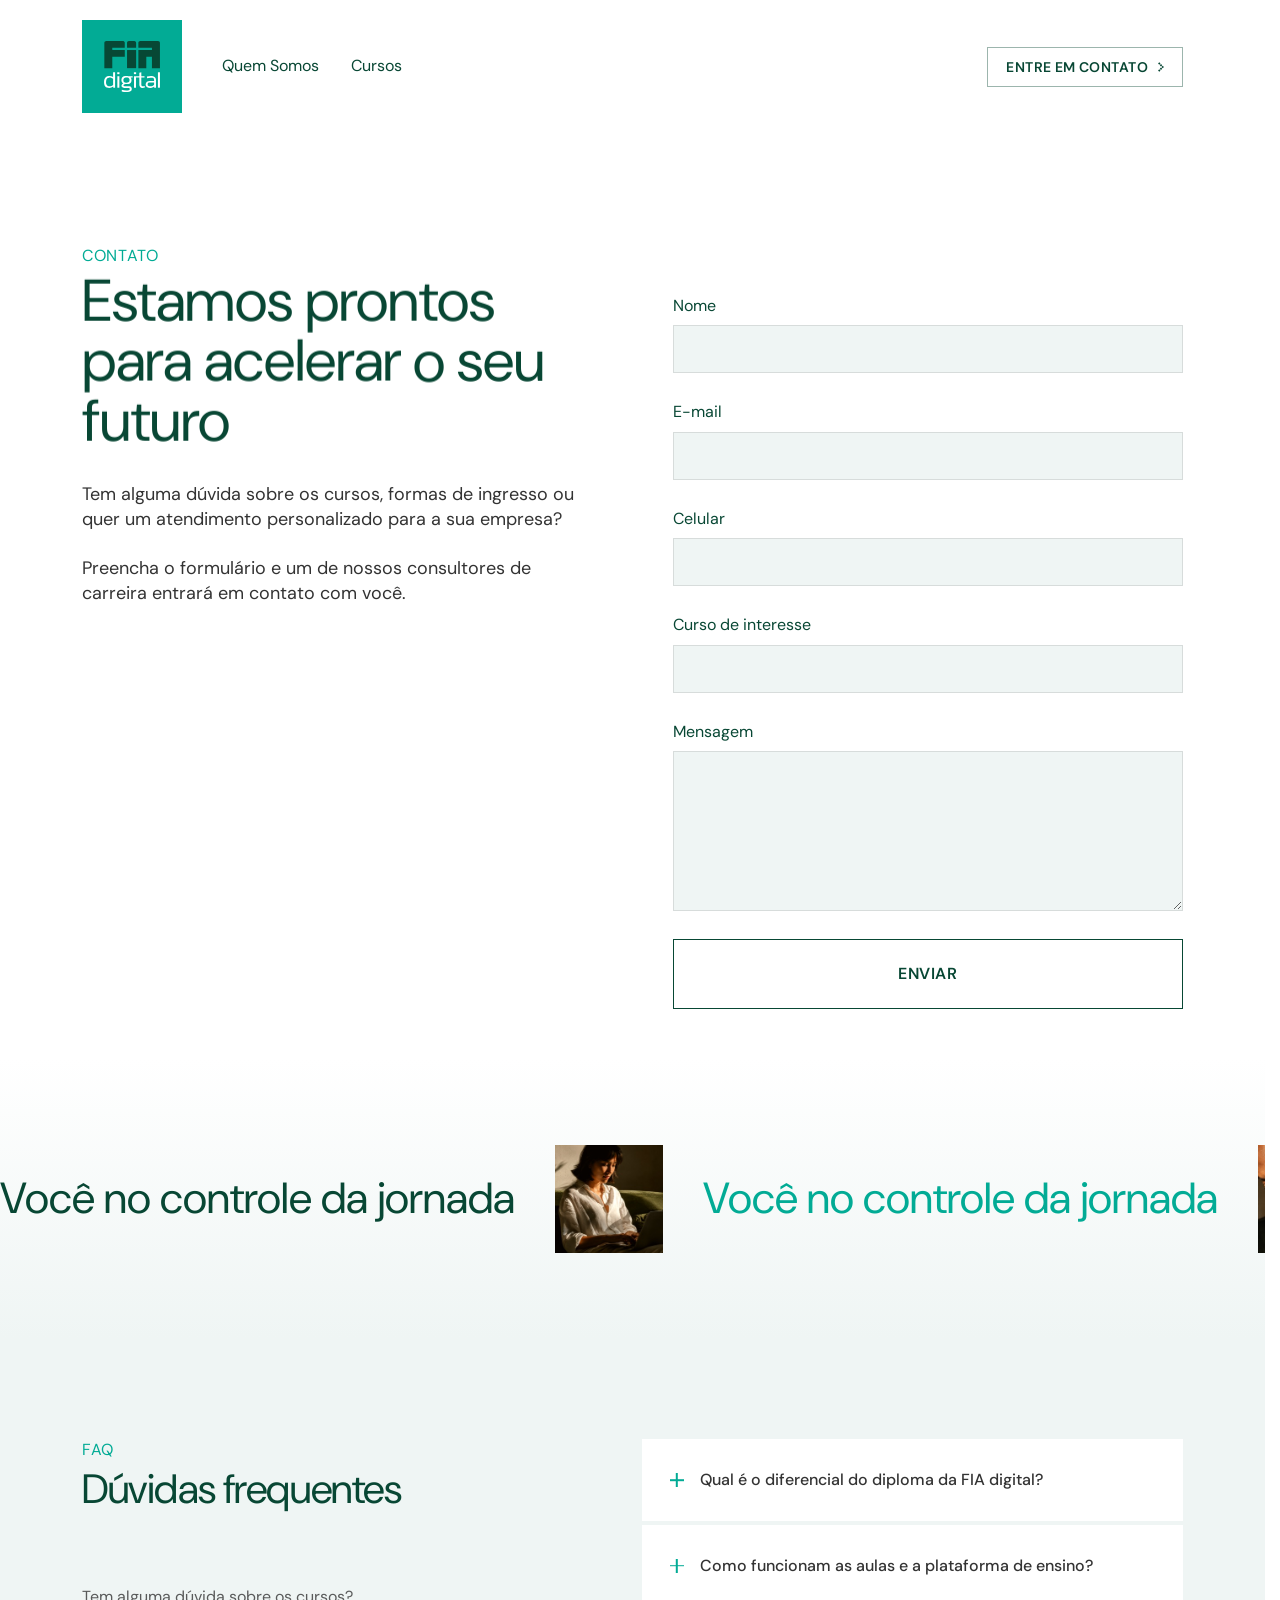
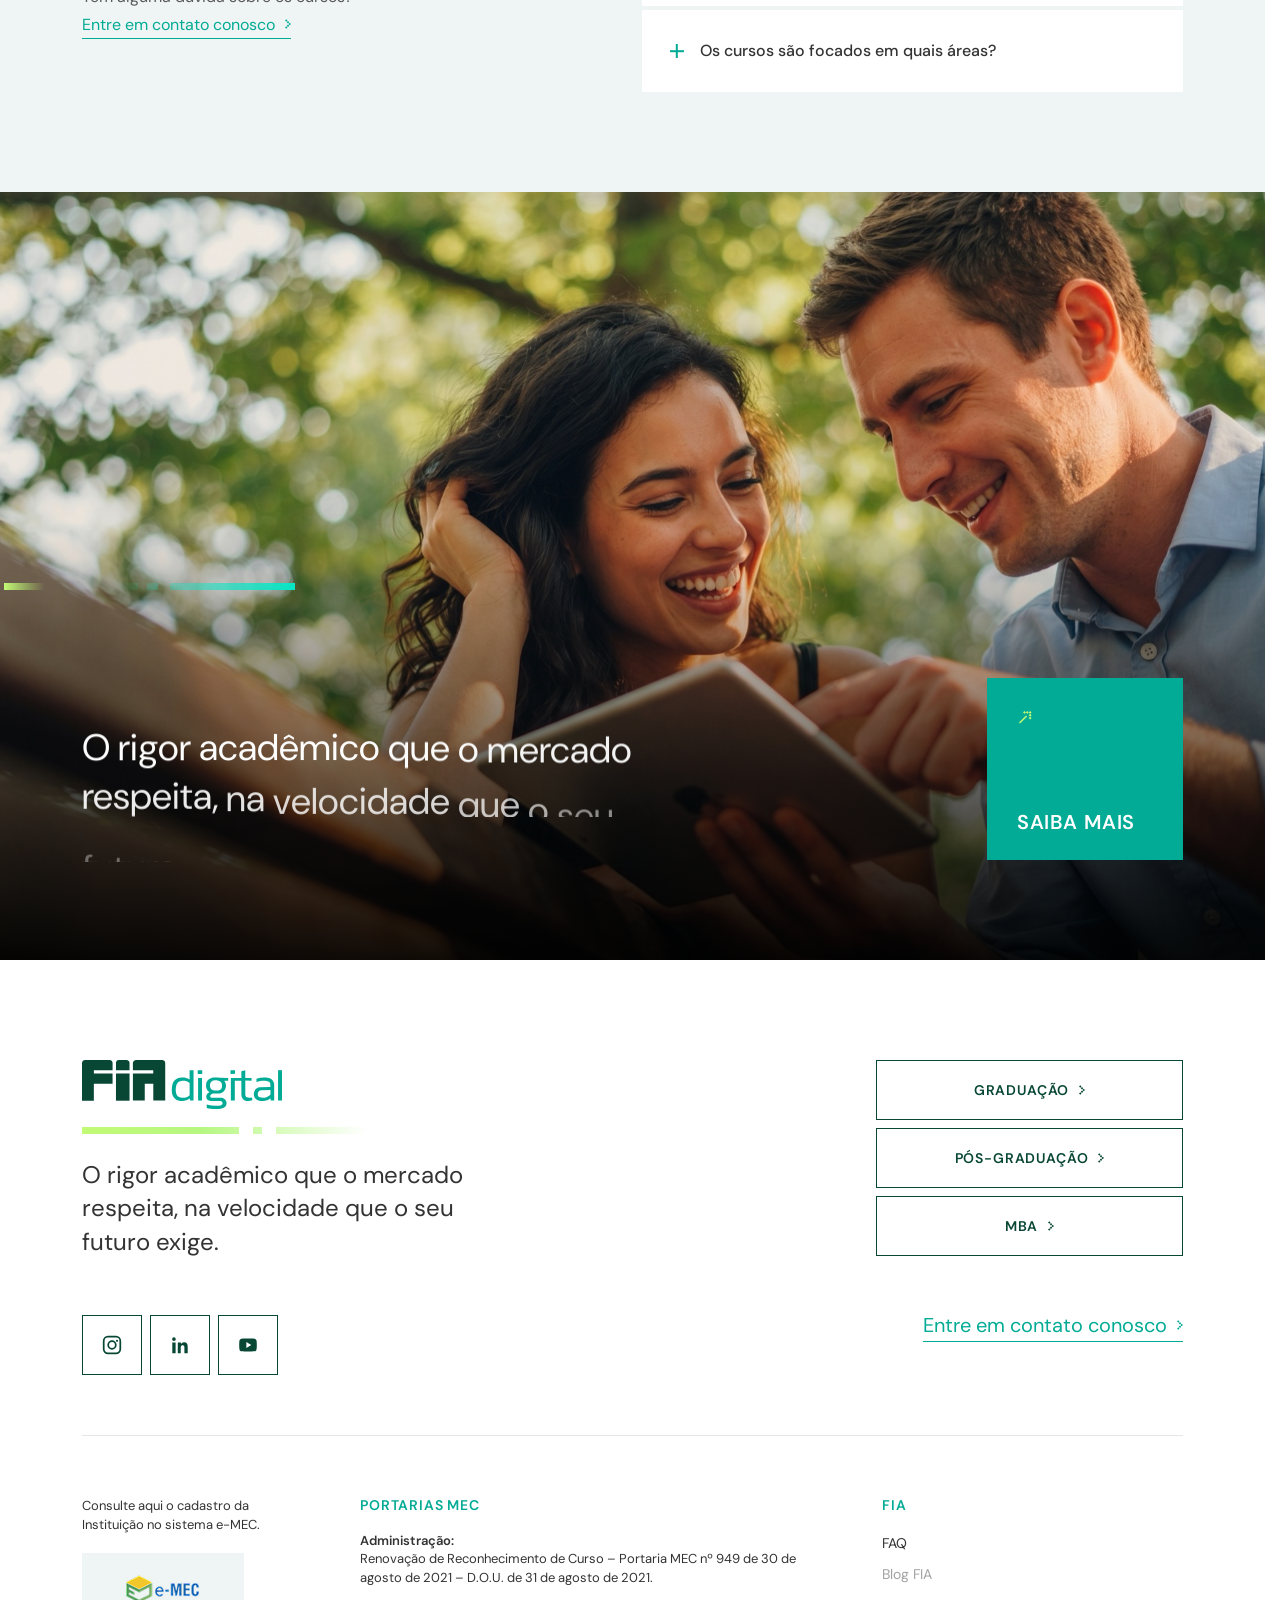
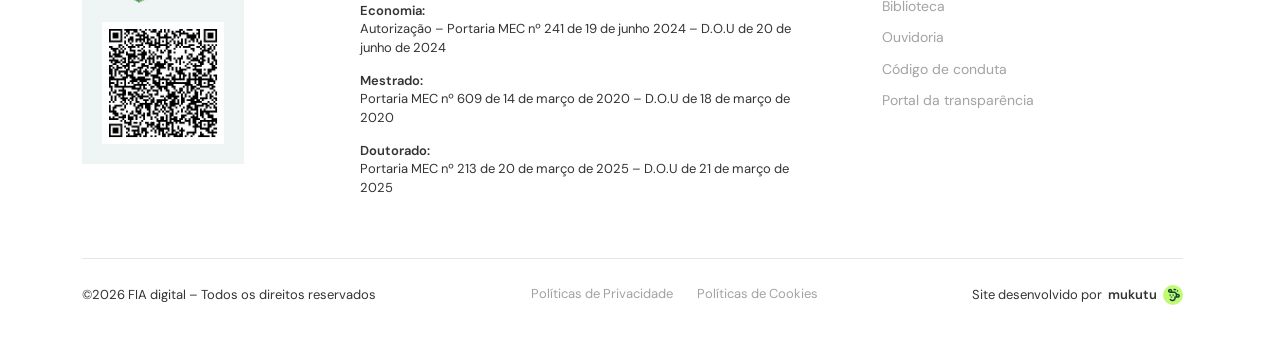
==== commit 237398aa: "Update from Ship Studio Made-With: Ship Studio" ====
--- a/contato.html
+++ b/contato.html
@@ -7,9 +7,7 @@
   <meta name="description" content="Entre em contato com a FIA digital. Tire dúvidas sobre cursos EAD, formas de ingresso e atendimento para empresas com nossos consultores de carreira.">
   <link rel="canonical" href="https://www.fiadigital.com.br/contato.html">
   <meta name="theme-color" content="#02ab95">
-  <link rel="icon" href="favicon.ico" sizes="any">
   <link rel="icon" href="images/logo-fia-digital-mark-header.svg" type="image/svg+xml">
-  <link rel="apple-touch-icon" href="apple-touch-icon.png">
   <meta property="og:type" content="website">
   <meta property="og:locale" content="pt_BR">
   <meta property="og:site_name" content="FIA digital">
--- a/styles.css
+++ b/styles.css
@@ -254,6 +254,16 @@
   transform: none;
   animation: dots-sweep .9s cubic-bezier(.4, 0, .2, 1) forwards;
 }
+
+/* Estas quatro malhas quem varre é a timeline da hero (GSAP), não o
+   observador de rolagem — é a mesma lista do isControlled() no script.js.
+   Nelas a classe .is-revealed serve só para acender a opacidade junto com a
+   varredura; a animação do CSS acima rodaria por cima do GSAP (animação de
+   CSS ganha de estilo inline) e a malha varreria duas vezes. */
+.dots--hero[data-reveal].is-revealed,
+.dots--qs-hero[data-reveal].is-revealed,
+.dots--contato[data-reveal].is-revealed,
+.dots--course-banner[data-reveal].is-revealed { animation: none; }
 
 @keyframes dots-sweep {
   to { --reveal: 100%; }
@@ -338,14 +348,15 @@
   mask-position: calc(100% + var(--pitch-x) - var(--sq)) top, calc(100% + var(--pitch-x) - var(--sq)) top, left top, left top;
 }
 
-/* O Hero "sobe" por cima do preloader e fica transparente enquanto o
-   preloader está ativo — é isso que deixa o fundo branco + a malha
-   aparecerem ao redor da janelinha da foto (que é o próprio
-   .hero__media real, só que clipado a um único ponto no centro, ou
-   seja, invisível, no início). Conforme o clip-path cresce (script.js),
-   a foto vai cobrindo a malha por cima, do centro pra fora — sem
-   precisar de nenhuma animação extra na malha em si. */
-html.js-preloader-active .hero { background: transparent; z-index: 61; }
+/* O Hero fica transparente enquanto o preloader está ativo — é isso que
+   deixa o fundo branco + a malha aparecerem ao redor da janelinha da foto
+   (que é o próprio .hero__media real, só que clipado a um único ponto no
+   centro, ou seja, invisível, no início). Conforme o clip-path cresce
+   (script.js), a foto vai cobrindo a malha por cima, do centro pra fora —
+   sem precisar de nenhuma animação extra na malha em si.
+   O empilhamento (z-index) NÃO muda aqui: ele é fixo no .hero e no
+   .site-header — ver o comentário em ".hero". */
+html.js-preloader-active .hero { background: transparent; }
 html.js-preloader-active .hero__media {
   opacity: 1;
   clip-path: inset(50% 50% 50% 50%); /* colapsado num ponto — nada visível até o script.js começar a crescer */
@@ -359,7 +370,7 @@
 
 @media (prefers-reduced-motion: reduce) {
   html.js-preloader-active .preloader { display: none; }
-  html.js-preloader-active .hero { background: var(--ink); z-index: auto; }
+  html.js-preloader-active .hero { background: var(--ink); }
   html.js-preloader-active .hero__media { clip-path: none; opacity: 1; }
 }
 
@@ -476,7 +487,11 @@
 .site-header {
   position: absolute;
   inset: 0 0 auto 0;
-  z-index: 20;
+  /* Acima do .hero (61) e do preloader (60); abaixo da dica de arraste (70)
+     e do lightbox de vídeo (100). Enquanto o preloader roda o cabeçalho está
+     em opacity 0 (ver .js-hero-preload .site-header), então ficar por cima
+     do fundo branco não aparece. */
+  z-index: 62;
 }
 
 .site-header__inner {
@@ -548,6 +563,13 @@
    ========================================================================== */
 .hero {
   position: relative;
+  /* Acima do preloader (z-index 60) e abaixo do cabeçalho (62). É PERMANENTE
+     de propósito: antes esse 61 só valia enquanto o preloader rodava, e no
+     fim da animação o hero perdia a camada própria de uma vez — o navegador
+     tinha que jogar fora e refazer a pintura das três fotos de tela cheia no
+     mesmo quadro em que a página voltava a rolar, e isso aparecia como um
+     apagão, igualzinho a um "refresh". Fixo, não tem transição nenhuma. */
+  z-index: 61;
   min-height: 800px;
   display: flex;
   flex-direction: column;
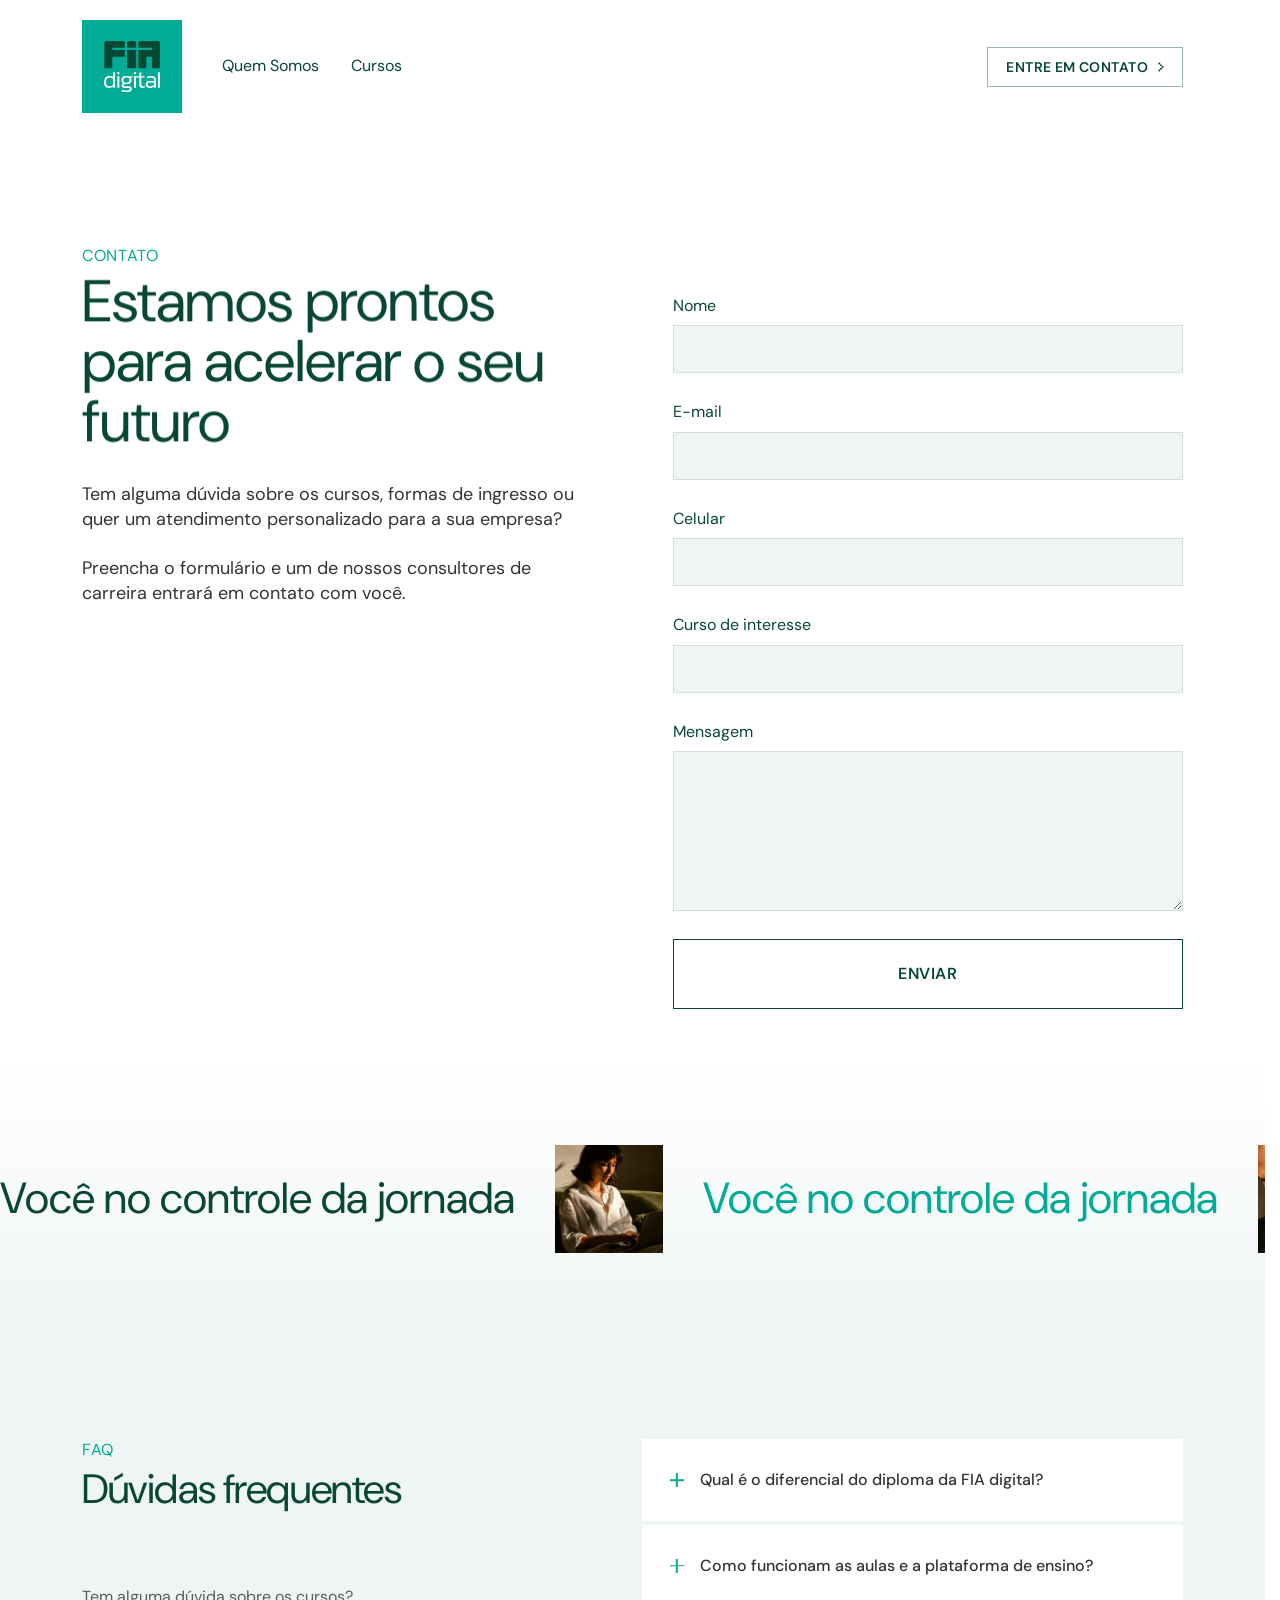
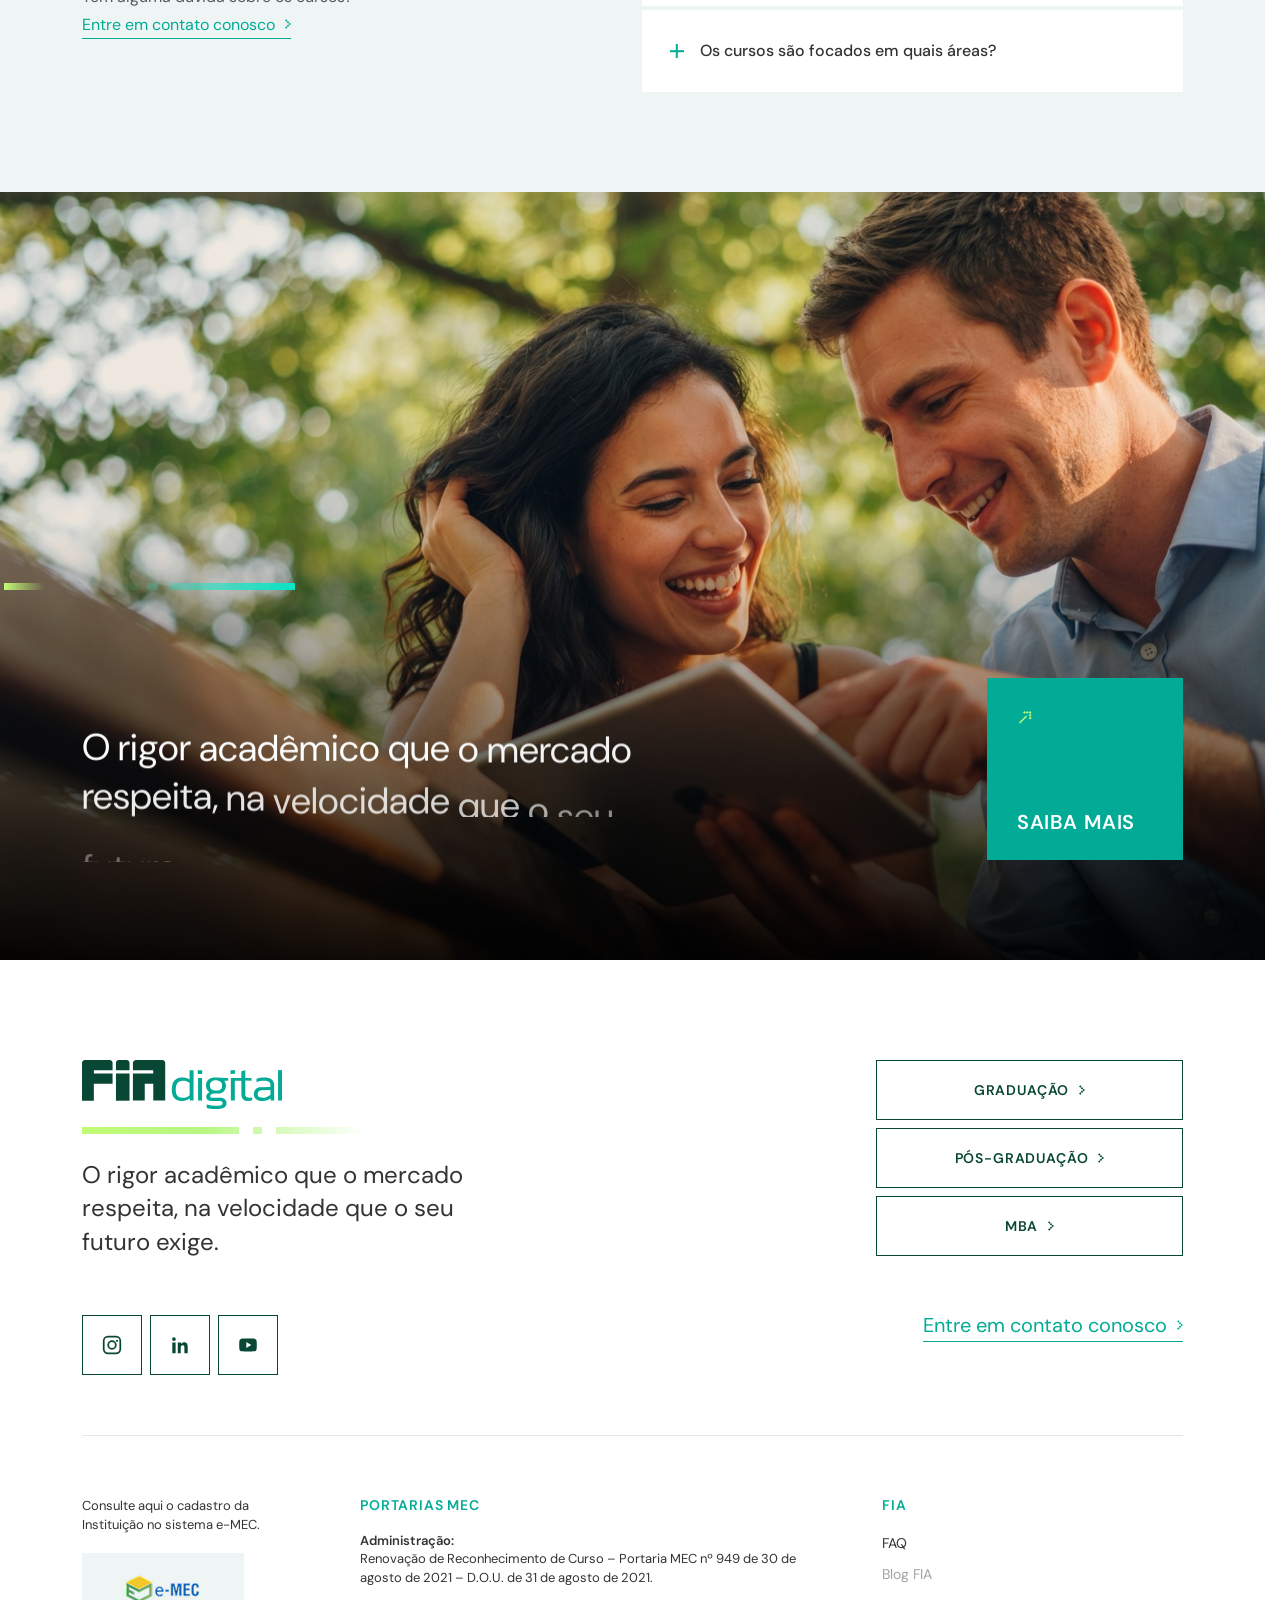
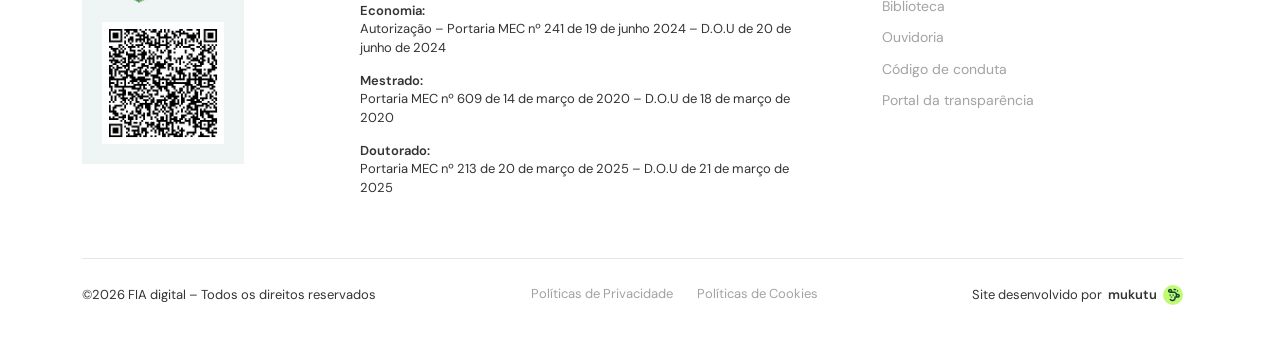
==== commit 83a124d2: "Update from Ship Studio Made-With: Ship Studio" ====
--- a/contato.html
+++ b/contato.html
@@ -8,21 +8,76 @@
   <link rel="canonical" href="https://www.fiadigital.com.br/contato.html">
   <meta name="theme-color" content="#02ab95">
   <link rel="icon" href="images/logo-fia-digital-mark-header.svg" type="image/svg+xml">
+  <link rel="icon" href="favicon.ico" sizes="any">
+  <link rel="apple-touch-icon" href="images/apple-touch-icon.png">
   <meta property="og:type" content="website">
   <meta property="og:locale" content="pt_BR">
   <meta property="og:site_name" content="FIA digital">
   <meta property="og:url" content="https://www.fiadigital.com.br/contato.html">
   <meta property="og:title" content="Contato — FIA digital | Fale com um consultor EAD">
   <meta property="og:description" content="Entre em contato com a FIA digital. Tire dúvidas sobre cursos EAD, formas de ingresso e atendimento para empresas com nossos consultores de carreira.">
-  <meta property="og:image" content="https://www.fiadigital.com.br/images/qs-saiba-mais.jpg">
-  <meta property="og:image:alt" content="Dois alunos da FIA digital estudando ao ar livre">
+  <meta property="og:image" content="https://www.fiadigital.com.br/images/og-share-card.jpg">
+  <meta property="og:image:alt" content="FIA digital — Pós-graduação, MBA e Graduação EAD online">
   <meta property="og:image:width" content="1200">
   <meta property="og:image:height" content="630">
   <meta name="twitter:card" content="summary_large_image">
   <meta name="twitter:title" content="Contato — FIA digital | Fale com um consultor EAD">
   <meta name="twitter:description" content="Entre em contato com a FIA digital. Tire dúvidas sobre cursos EAD, formas de ingresso e atendimento para empresas com nossos consultores de carreira.">
-  <meta name="twitter:image" content="https://www.fiadigital.com.br/images/qs-saiba-mais.jpg">
-  <meta name="twitter:image:alt" content="Dois alunos da FIA digital estudando ao ar livre">
+  <meta name="twitter:image" content="https://www.fiadigital.com.br/images/og-share-card.jpg">
+  <meta name="twitter:image:alt" content="FIA digital — Pós-graduação, MBA e Graduação EAD online">
+  <script type="application/ld+json">
+  {
+    "@context": "https://schema.org",
+    "@type": "EducationalOrganization",
+    "@id": "https://www.fiadigital.com.br/#organization",
+    "name": "FIA digital",
+    "url": "https://www.fiadigital.com.br/",
+    "logo": "https://www.fiadigital.com.br/images/logo-fia-digital-horizontal.svg",
+    "description": "Braço de ensino a distância da FIA Business School, com graduação tecnológica, pós-graduação e MBA 100% EAD e nota máxima no MEC."
+  }
+  </script>
+  <script type="application/ld+json">
+  {
+    "@context": "https://schema.org",
+    "@type": "BreadcrumbList",
+    "itemListElement": [
+      { "@type": "ListItem", "position": 1, "name": "Início", "item": "https://www.fiadigital.com.br/" },
+      { "@type": "ListItem", "position": 2, "name": "Contato", "item": "https://www.fiadigital.com.br/contato.html" }
+    ]
+  }
+  </script>
+  <script type="application/ld+json">
+  {
+    "@context": "https://schema.org",
+    "@type": "FAQPage",
+    "mainEntity": [
+      {
+        "@type": "Question",
+        "name": "Qual é o diferencial do diploma da FIA digital?",
+        "acceptedAnswer": {
+          "@type": "Answer",
+          "text": "O seu diploma tem o mesmo peso, validade e rigor acadêmico dos cursos presenciais da FIA, instituição com nota máxima no MEC e reconhecimento internacional."
+        }
+      },
+      {
+        "@type": "Question",
+        "name": "Como funcionam as aulas e a plataforma de ensino?",
+        "acceptedAnswer": {
+          "@type": "Answer",
+          "text": "Você estuda com total autonomia através da plataforma Canvas LMS, o padrão global das grandes escolas de negócios. As aulas combinam teoria sólida com a resolução de problemas práticos do mercado."
+        }
+      },
+      {
+        "@type": "Question",
+        "name": "Os cursos são focados em quais áreas?",
+        "acceptedAnswer": {
+          "@type": "Answer",
+          "text": "Oferecemos Cursos Superiores de Tecnologia (Graduação Tecnológica), Pós-graduações e MBAs focados nas maiores frentes de transformação do mercado atual, como liderança digital, tecnologia, finanças e sustentabilidade."
+        }
+      }
+    ]
+  }
+  </script>
   <link rel="preconnect" href="https://fonts.googleapis.com">
   <link rel="preconnect" href="https://fonts.gstatic.com" crossorigin>
   <link href="https://fonts.googleapis.com/css2?family=DM+Sans:opsz,wght@9..40,400;9..40,500;9..40,600;9..40,700&display=swap" rel="stylesheet">
--- a/styles.css
+++ b/styles.css
@@ -2483,16 +2483,38 @@
 .filters .btn[aria-pressed="true"] { background: var(--deep); color: var(--white); }
 
 .catalog__empty {
-  font-size: 18px;
-  line-height: 1.6;
-  color: var(--text);
-}
+  display: flex;
+  flex-direction: column;
+  align-items: center;
+  gap: 16px;
+  max-width: 100%;
+  margin-inline: auto;
+  padding: 56px 40px;
+  background: var(--white);
+  border: 1px solid var(--aqua);
+  text-align: center;
+  width: 100%;
+}
+.catalog__empty[hidden] { display: none; }
+.catalog__empty-icon { color: var(--aqua); }
+.catalog__empty-text { font-size: 18px; line-height: 1.6; color: var(--text); }
+
+/* Botão de texto sublinhado (mesma classe que os links da página) montado em
+   cima de um <button>, então precisa perder a casca padrão do navegador. */
+button.link-underline { background: none; border: none; padding: 0; font: inherit; cursor: pointer; }
 
 .catalog__grid {
   display: grid;
   grid-template-columns: repeat(3, minmax(0, 1fr));
   gap: 20px;
 }
+/* O grid usa [hidden] pra esconder cards fora do filtro ou da paginação, mas
+   o .course-card tem display próprio (flex) — sem esta regra, o [hidden] do
+   navegador perde pra ele e o card continua visível mesmo escondido. */
+.catalog__grid .course-card[hidden] { display: none; }
+
+.catalog__more { display: flex; justify-content: center; }
+.catalog__more[hidden] { display: none; }
 
 /* Versão em pé do cartão de curso (a deitada está na página inicial) */
 .course-card--vertical {
@@ -3015,3 +3037,76 @@
 @media (max-width: 760px) {
   .lightbox__close { top: -44px; width: 36px; height: 36px; }
 }
+
+/* ==========================================================================
+   Página 404
+   ========================================================================== */
+.error-hero {
+  position: relative;
+  min-height: 600px;
+  display: flex;
+  align-items: center;
+  justify-content: center;
+  padding: 100px var(--edge);
+  background: var(--white);
+  overflow: hidden;
+}
+
+.dots--error {
+  top: 50%;
+  right: var(--edge);
+  width: min(760px, 70%);
+  height: 169px;
+  transform: translateY(-50%);
+  --pitch-x: 76.5px;
+  --pitch-y: 77px;
+  --fade: linear-gradient(90deg, rgba(0, 0, 0, 0) 52%, rgba(0, 0, 0, .5) 78%, #000 100%);
+  -webkit-mask-position: calc(100% + var(--pitch-x) - var(--sq)) top;
+  mask-position: calc(100% + var(--pitch-x) - var(--sq)) top;
+}
+
+.error-hero__content {
+  position: relative;
+  z-index: 2;
+  max-width: 640px;
+  display: flex;
+  flex-direction: column;
+  align-items: center;
+  gap: 24px;
+  text-align: center;
+}
+
+.error-hero__code {
+  font-size: clamp(64px, 9vw, 120px);
+  line-height: 1;
+  font-weight: 400;
+  color: var(--aqua);
+}
+
+.error-hero h1 {
+  font-size: clamp(28px, 3.2vw, 42px);
+  line-height: 1.15;
+  font-weight: 400;
+  color: var(--deep);
+}
+
+.error-hero__text {
+  max-width: 460px;
+  font-size: 17px;
+  line-height: 1.5;
+  color: var(--text);
+}
+
+.error-hero__actions {
+  display: flex;
+  flex-wrap: wrap;
+  justify-content: center;
+  gap: 20px;
+  margin-top: 12px;
+}
+
+@media (max-width: 700px) {
+  .error-hero { min-height: 640px; padding: 140px var(--edge); }
+  .error-hero__actions { width: 100%; }
+  .error-hero__actions .btn { width: 100%; }
+}
